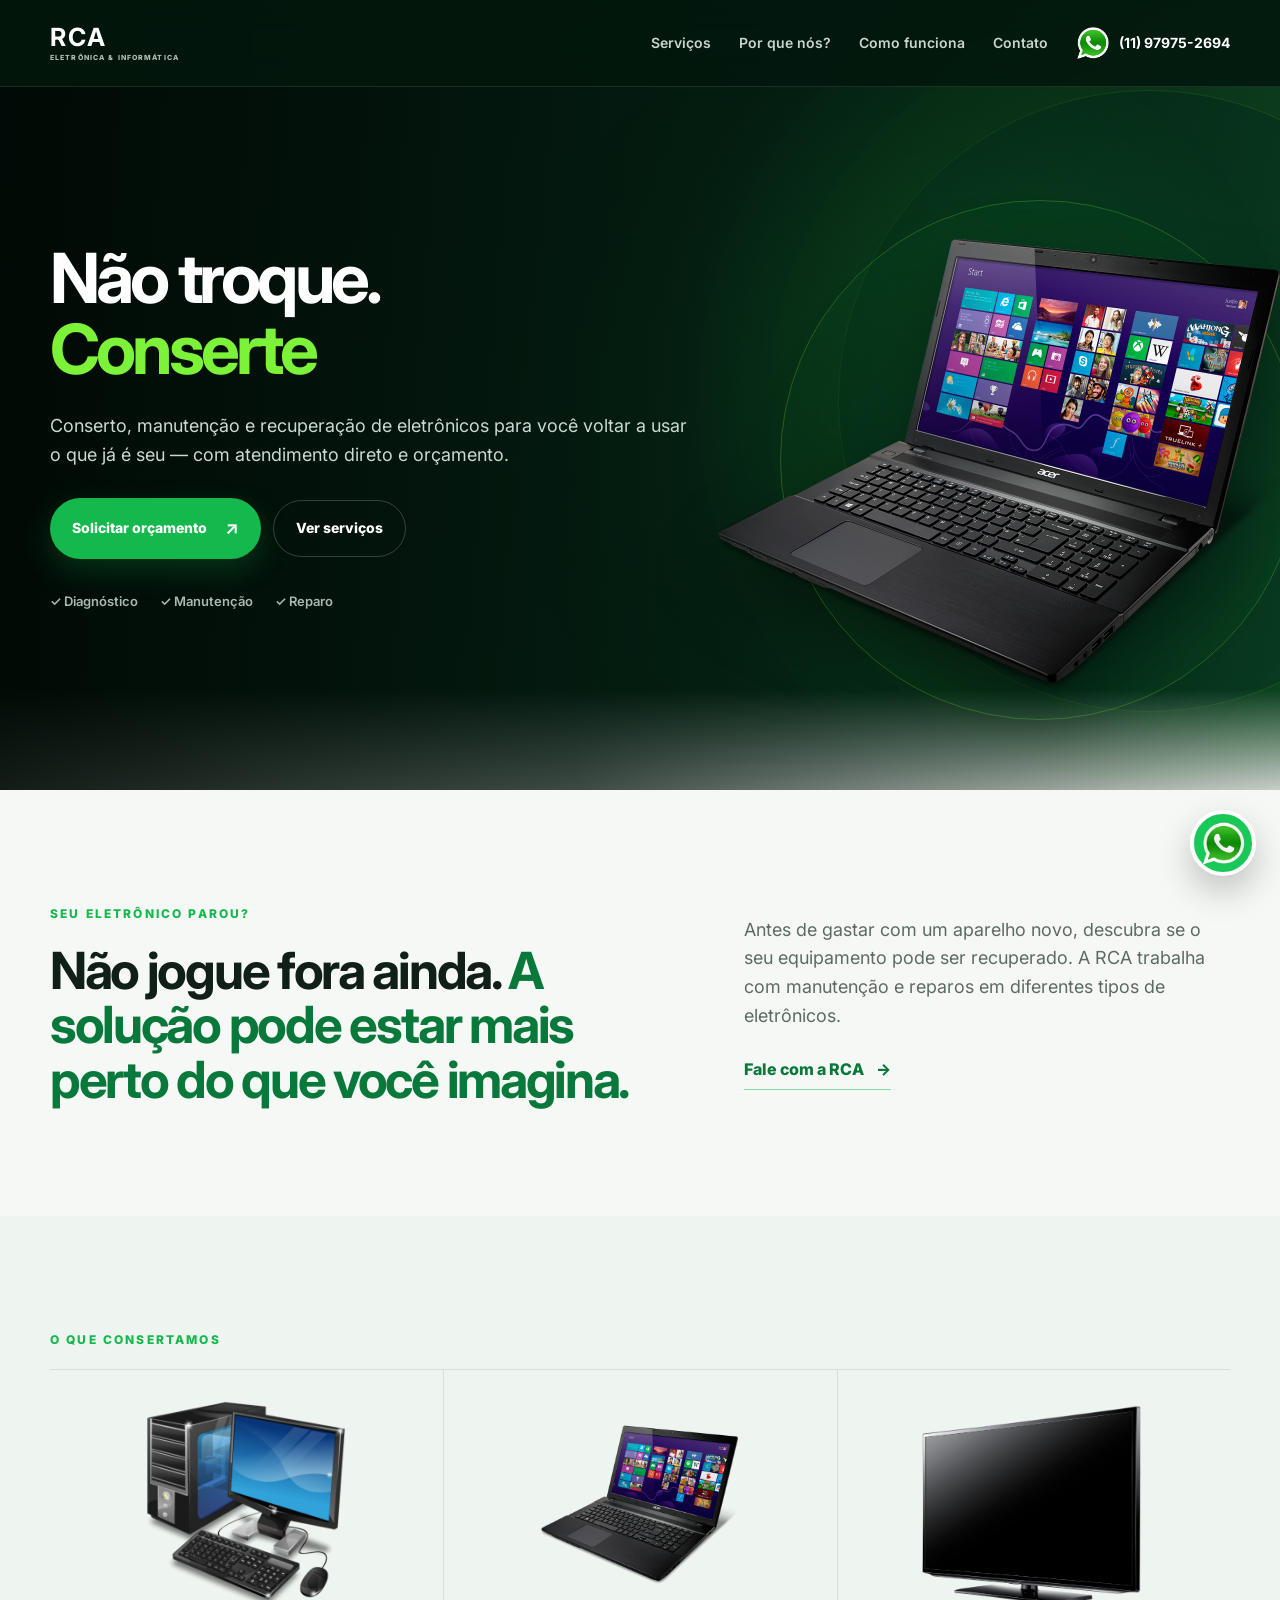
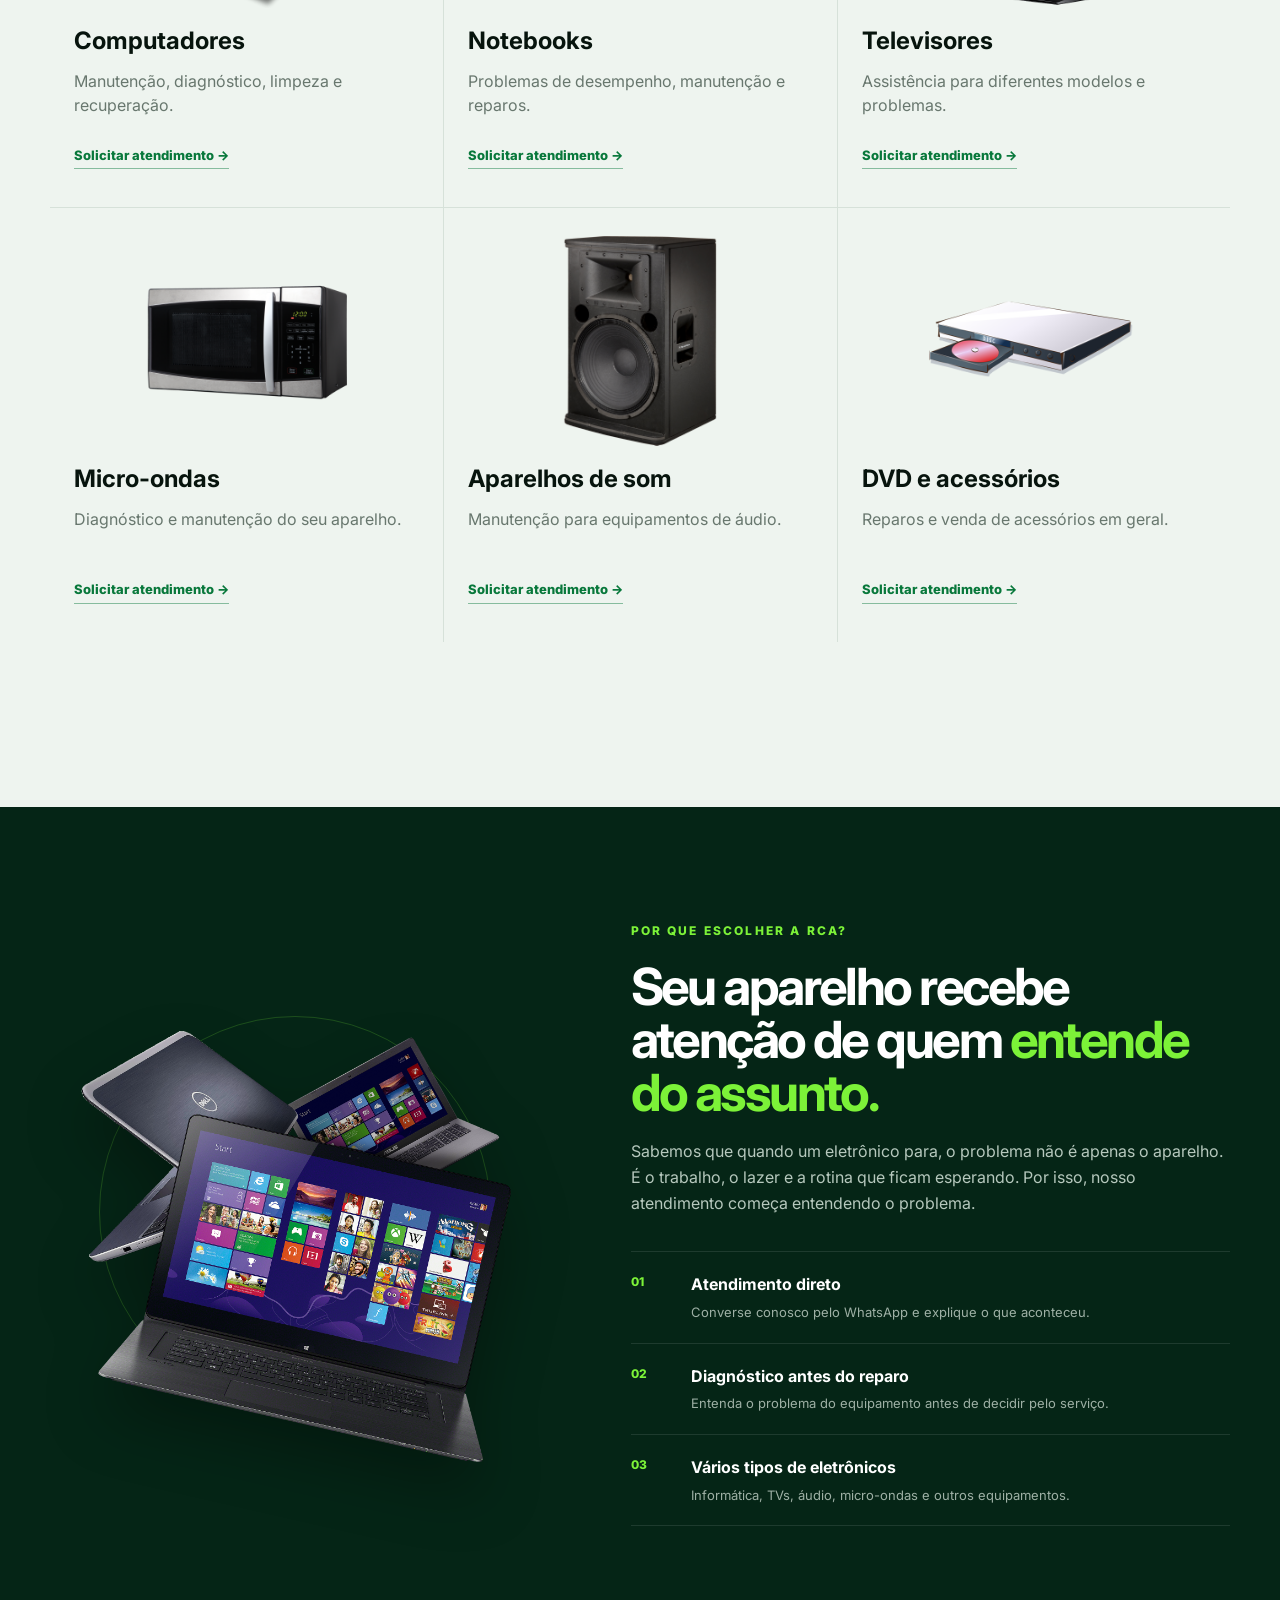
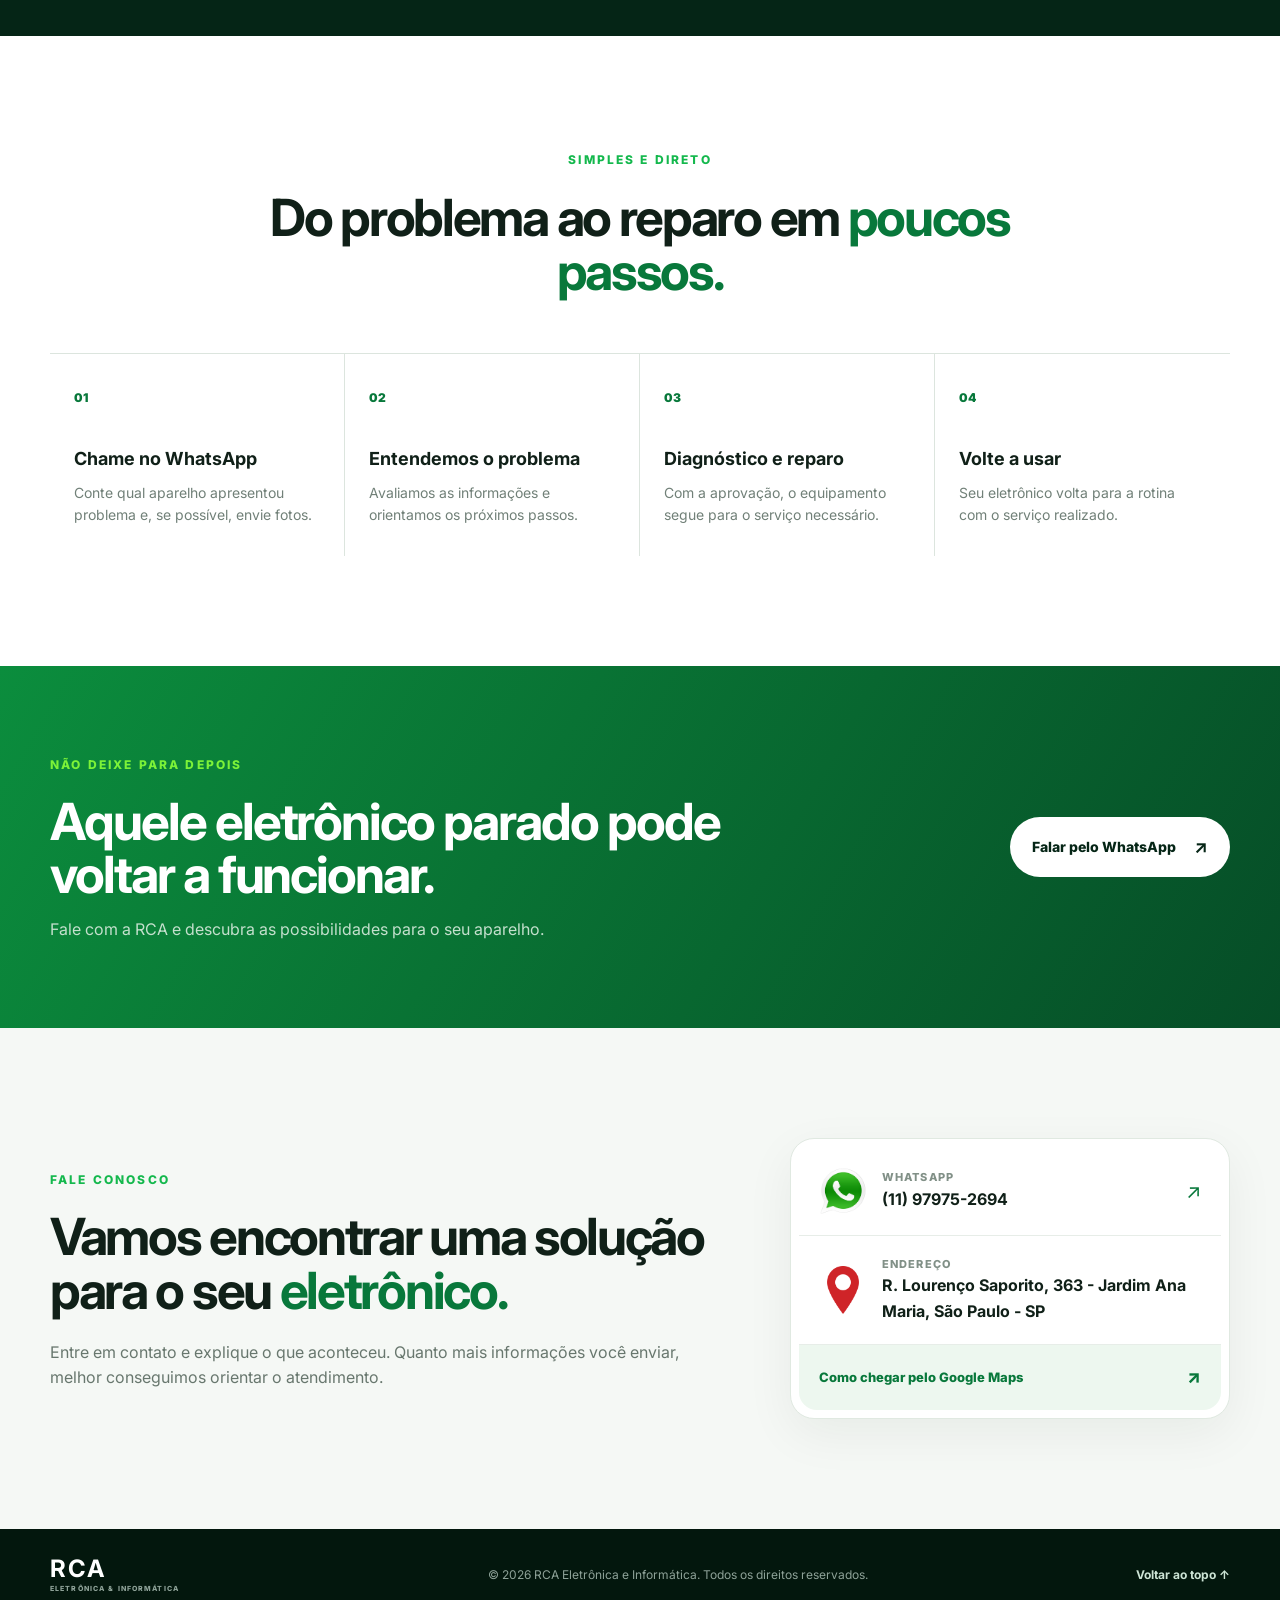
==== index.html @ aa5de5cd "mobile fix" ====
<!DOCTYPE html>
<html lang="pt-BR">
<head>
  <meta charset="UTF-8">
  <meta name="viewport" content="width=device-width, initial-scale=1.0">
  <meta name="description" content="RCA Eletrônica e Informática — assistência técnica para TVs, computadores, notebooks, DVDs, micro-ondas, aparelhos de som e acessórios.">
  <title>RCA | Eletrônica e Informática</title>
  <link rel="preconnect" href="https://fonts.googleapis.com">
  <link rel="preconnect" href="https://fonts.gstatic.com" crossorigin>
  <link href="https://fonts.googleapis.com/css2?family=Inter:wght@400;500;600;700;800&display=swap" rel="stylesheet">
  <link rel="stylesheet" href="style.css">
</head>
<body>

  <header class="header" id="inicio">
    <div class="container nav">
      <a class="brand" href="#inicio" aria-label="RCA Eletrônica e Informática">
        <span class="brand-wordmark"><strong>RCA</strong><small>ELETRÔNICA & INFORMÁTICA</small></span>
      </a>

      <nav class="desktop-nav" aria-label="Navegação principal">
        <a href="#servicos">Serviços</a>
        <a href="#por-que-nos">Por que nós?</a>
        <a href="#processo">Como funciona</a>
        <a href="#contato">Contato</a>
      </nav>

      <a class="whatsapp-link" href="https://wa.me/5511979752694?text=Olá!%20Gostaria%20de%20solicitar%20um%20orçamento." target="_blank" rel="noopener noreferrer">
        <img src="assets/whatsapp.png" alt="WhatsApp">
        <span>(11) 97975-2694</span>
      </a>

      <button class="menu-toggle" aria-label="Abrir menu" aria-expanded="false">☰</button>
    </div>

    <div class="mobile-menu">
      <a href="#servicos">Serviços</a>
      <a href="#por-que-nos">Por que nós?</a>
      <a href="#processo">Como funciona</a>
      <a href="#contato">Contato</a>
    </div>
  </header>

  <main>
    <section class="hero">
      <div class="hero-glow"></div>
      <div class="container hero-content">
        <div class="hero-copy">
          <h1>Não troque. <br><span>Conserte</span></h1>
          <p>Conserto, manutenção e recuperação de eletrônicos para você voltar a usar o que já é seu — com atendimento direto e orçamento.</p>
          <div class="hero-actions">
            <a class="btn btn-primary" href="https://wa.me/5511979752694?text=Olá!%20Quero%20um%20orçamento." target="_blank" rel="noopener noreferrer">
              Solicitar orçamento <strong>↗</strong>
            </a>
            <a class="btn btn-ghost" href="#servicos">Ver serviços</a>
          </div>
          <div class="trust-line">
            <span>✓ Diagnóstico</span>
            <span>✓ Manutenção</span>
            <span>✓ Reparo</span>
          </div>
        </div>

        <div class="hero-device" aria-hidden="true">
          <div class="device-ring"></div>
          <img src="assets/notebook.png" alt="">
        </div>
      </div>
      <div class="hero-bottom-fade"></div>
    </section>

    <section class="problem section">
      <div class="container problem-grid">
        <div>
          <span class="section-tag">SEU ELETRÔNICO PAROU?</span>
          <h2>Não jogue fora ainda. <span>A solução pode estar mais perto do que você imagina.</span></h2>
        </div>
        <div class="problem-text">
          <p>Antes de gastar com um aparelho novo, descubra se o seu equipamento pode ser recuperado. A RCA trabalha com manutenção e reparos em diferentes tipos de eletrônicos.</p>
          <a class="text-link" href="#contato">Fale com a RCA <span>→</span></a>
        </div>
      </div>
    </section>

    <section class="services section" id="servicos">
      <div class="container">
        <div class="section-heading">
          <div>
            <span class="section-tag">O QUE CONSERTAMOS</span>
            
            
        <div class="services-grid">
          <article class="service-card ">
            <div class="card-top"><span></span><span></span></div>
            <img src="assets/computador.png" alt="Computador">
            <h3>Computadores</h3>
            <p>Manutenção, diagnóstico, limpeza e recuperação.</p>
            <a href="https://wa.me/5511979752694?text=Olá!%20Tenho%20um%20computador%20para%20conserto." target="_blank" rel="noopener noreferrer">Solicitar atendimento →</a>
          </article>

          <article class="service-card ">
            <div class="card-top"><span></span><span></span></div>
            <img src="assets/notebook.png" alt="Notebook">
            <h3>Notebooks</h3>
            <p>Problemas de desempenho, manutenção e reparos.</p>
            <a href="https://wa.me/5511979752694?text=Olá!%20Tenho%20um%20notebook%20para%20conserto." target="_blank" rel="noopener noreferrer">Solicitar atendimento →</a>
          </article>

          <article class="service-card ">
            <div class="card-top"><span></span><span></span></div>
            <img src="assets/tv.png" alt="Televisão">
            <h3>Televisores</h3>
            <p>Assistência para diferentes modelos e problemas.</p>
            <a href="https://wa.me/5511979752694?text=Olá!%20Tenho%20uma%20TV%20para%20conserto." target="_blank" rel="noopener noreferrer">Solicitar atendimento →</a>
          </article>

          <article class="service-card ">
            <div class="card-top"><span></span><span></span></div>
            <img src="assets/microondas.png" alt="Micro-ondas">
            <h3>Micro-ondas</h3>
            <p>Diagnóstico e manutenção do seu aparelho.</p>
            <a href="https://wa.me/5511979752694?text=Olá!%20Tenho%20um%20micro-ondas%20para%20conserto." target="_blank" rel="noopener noreferrer">Solicitar atendimento →</a>
          </article>

          <article class="service-card ">
            <div class="card-top"><span></span><span></span></div>
            <img src="assets/som.png" alt="Aparelho de som">
            <h3>Aparelhos de som</h3>
            <p>Manutenção para equipamentos de áudio.</p>
            <a href="https://wa.me/5511979752694?text=Olá!%20Tenho%20um%20aparelho%20de%20som%20para%20conserto." target="_blank" rel="noopener noreferrer">Solicitar atendimento →</a>
          </article>

          <article class="service-card ">
            <div class="card-top"><span></span><span></span></div>
            <img src="assets/dvd.png" alt="DVD player">
            <h3>DVD e acessórios</h3>
            <p>Reparos e venda de acessórios em geral.</p>
            <a href="https://wa.me/5511979752694?text=Olá!%20Gostaria%20de%20informações%20sobre%20DVD%20e%20acessórios." target="_blank" rel="noopener noreferrer">Solicitar atendimento →</a>
          </article>
        </div>
      </div>
    </section>

    <section class="why section" id="por-que-nos">
      <div class="container why-grid">
        <div class="why-visual">
          <div class="visual-card">
            <img src="assets/notebooks.png" alt="Notebooks">
          </div>
        </div>

        <div class="why-copy">
          <span class="section-tag light">POR QUE ESCOLHER A RCA?</span>
          <h2>Seu aparelho recebe atenção de quem <span>entende do assunto.</span></h2>
          <p>Sabemos que quando um eletrônico para, o problema não é apenas o aparelho. É o trabalho, o lazer e a rotina que ficam esperando. Por isso, nosso atendimento começa entendendo o problema.</p>

          <div class="benefits">
            <div><span>01</span><div><h3>Atendimento direto</h3><p>Converse conosco pelo WhatsApp e explique o que aconteceu.</p></div></div>
            <div><span>02</span><div><h3>Diagnóstico antes do reparo</h3><p>Entenda o problema do equipamento antes de decidir pelo serviço.</p></div></div>
            <div><span>03</span><div><h3>Vários tipos de eletrônicos</h3><p>Informática, TVs, áudio, micro-ondas e outros equipamentos.</p></div></div>
          </div>
        </div>
      </div>
    </section>

    <section class="process section" id="processo">
      <div class="container">
        <div class="section-heading centered">
          <span class="section-tag">SIMPLES E DIRETO</span>
          <h2>Do problema ao reparo em <span>poucos passos.</span></h2>
        </div>

        <div class="steps">
          <div class="step"><span>01</span><h3>Chame no WhatsApp</h3><p>Conte qual aparelho apresentou problema e, se possível, envie fotos.</p></div>
          <div class="step"><span>02</span><h3>Entendemos o problema</h3><p>Avaliamos as informações e orientamos os próximos passos.</p></div>
          <div class="step"><span>03</span><h3>Diagnóstico e reparo</h3><p>Com a aprovação, o equipamento segue para o serviço necessário.</p></div>
          <div class="step"><span>04</span><h3>Volte a usar</h3><p>Seu eletrônico volta para a rotina com o serviço realizado.</p></div>
        </div>
      </div>
    </section>

    <section class="cta-section">
      <div class="container cta-inner">
        <div>
          <span class="section-tag light">NÃO DEIXE PARA DEPOIS</span>
          <h2>Aquele eletrônico parado pode voltar a funcionar.</h2>
          <p>Fale com a RCA e descubra as possibilidades para o seu aparelho.</p>
        </div>
        <a class="btn btn-white" href="https://wa.me/5511979752694?text=Olá!%20Quero%20saber%20se%20meu%20aparelho%20pode%20ser%20consertado." target="_blank" rel="noopener noreferrer">Falar pelo WhatsApp <strong>↗</strong></a>
      </div>
    </section>

    <section class="contact section" id="contato">
      <div class="container contact-grid">
        <div>
          <span class="section-tag">FALE CONOSCO</span>
          <h2>Vamos encontrar uma solução para o seu <span>eletrônico.</span></h2>
          <p>Entre em contato e explique o que aconteceu. Quanto mais informações você enviar, melhor conseguimos orientar o atendimento.</p>
        </div>
        <div class="contact-card">
          <a class="contact-row" href="https://wa.me/5511979752694?text=Olá!%20Gostaria%20de%20solicitar%20um%20orçamento." target="_blank" rel="noopener noreferrer">
            <img src="assets/whatsapp.png" alt="WhatsApp">
            <div><small>WhatsApp</small><strong>(11) 97975-2694</strong></div>
            <span>↗</span>
          </a>
          <div class="contact-row">
            <img src="assets/localizacao.png" alt="Localização">
            <div><small>Endereço</small><strong>R. Lourenço Saporito, 363 - Jardim Ana Maria, São Paulo - SP</strong></div>
          </div>
          <a class="contact-map" href="https://www.google.com/maps/place/Eletr%C3%B4nica+RCA+-+Inform%C3%A1tica+e+Eletr%C3%B4nica/@-23.6266364,-46.7618874,21z/data=!4m15!1m8!3m7!1s0x94ce54095cb8b8b3:0x351ebf9eff9c6df4!2sR.+Louren%C3%A7o+Saporito,+363+-+Campo+Limpo,+S%C3%A3o+Paulo+-+SP,+05757-200!3b1!8m2!3d-23.6265416!4d-46.761753!16s%2Fg%2F11y1grw96m!3m5!1s0x94ce54095d26c5eb:0x653c80722c909a83!8m2!3d-23.6266367!4d-46.7618085!16s%2Fg%2F11y3681jcs?entry=ttu&g_ep=EgoyMDI2MDkyMi4wIKXMDSoASAFQAw%3D%3D"
           target="_blank" rel="noopener noreferrer">Como chegar pelo Google Maps <span>↗</span></a>
        </div>
      </div>
    </section>
  </main>

  <footer>
    <div class="container footer-inner">
      <div class="footer-logo"><strong>RCA</strong><small>ELETRÔNICA & INFORMÁTICA</small></div>
      <p>© <span id="year"></span> RCA Eletrônica e Informática. Todos os direitos reservados.</p>
      <a href="#inicio">Voltar ao topo ↑</a>
    </div>
  </footer>

  <a class="floating-whatsapp" href="https://wa.me/5511979752694?text=Olá!%20Gostaria%20de%20falar%20com%20a%20RCA." target="_blank" rel="noopener noreferrer" aria-label="Falar com a RCA pelo WhatsApp">
    <img src="assets/whatsapp.png" alt="WhatsApp">
  </a>

  <script src="script.js"></script>
</body>
</html>
---- style.css ----
:root{
  --green-950:#03170d;
  --green-900:#052516;
  --green-850:#07351f;
  --green-800:#07572c;
  --green-700:#08783b;
  --green-600:#0b963f;
  --green:#14b84d;
  --lime:#7cf238;
  --white:#f8fbf8;
  --muted:#9eada4;
  --dark:#07100b;
  --border:rgba(255,255,255,.10);
  --shadow:0 24px 70px rgba(0,0,0,.24);
}
*{box-sizing:border-box;margin:0;padding:0}
html{scroll-behavior:smooth}
body{font-family:Inter,Arial,sans-serif;background:#f5f8f5;color:#102018;line-height:1.6}
a{text-decoration:none;color:inherit}
img{max-width:100%;display:block}
.container{width:min(1180px,calc(100% - 40px));margin:auto}
.header{position:fixed;top:0;left:0;right:0;z-index:50;background:rgba(3,23,13,.88);backdrop-filter:blur(16px);border-bottom:1px solid var(--border)}
.nav{height:86px;display:flex;align-items:center;gap:28px}
.brand{width:225px;display:flex;align-items:center;gap:10px;color:#fff}.brand-icon{width:38px;height:38px;border:2px solid var(--lime);border-radius:11px;display:grid;place-items:center;font-size:21px;font-weight:900;color:var(--lime);box-shadow:0 0 22px rgba(124,242,56,.16)}.brand-wordmark{display:flex;flex-direction:column;line-height:1}.brand-wordmark strong{font-size:25px;letter-spacing:.08em}.brand-wordmark small{font-size:7px;letter-spacing:.16em;color:#a9c1b1;margin-top:4px;font-weight:800}
.desktop-nav{display:flex;align-items:center;gap:28px;margin-left:auto}
.desktop-nav a{color:#eaf4ed;font-size:14px;font-weight:600;opacity:.86;transition:.2s}
.desktop-nav a:hover{color:var(--lime);opacity:1}
.whatsapp-link{display:flex;align-items:center;gap:9px;color:#fff;font-weight:700;font-size:14px;white-space:nowrap}
.whatsapp-link img{width:34px;height:34px;object-fit:contain}
.menu-toggle{display:none;background:none;border:0;color:#fff;font-size:28px;cursor:pointer}
.mobile-menu{display:none}

.hero{position:relative;min-height:790px;overflow:hidden;background:
 radial-gradient(circle at 75% 40%,rgba(21,184,77,.24),transparent 28%),
 linear-gradient(115deg,#03170d 5%,#062c19 52%,#0a4726 100%)}
.hero:before{content:"";position:absolute;inset:0;background:linear-gradient(90deg,rgba(1,9,5,.92) 0%,rgba(3,20,12,.76) 45%,rgba(2,12,8,.18) 100%);z-index:1}
.hero:after{content:"";position:absolute;width:620px;height:620px;border:1px solid rgba(124,242,56,.18);border-radius:50%;right:-180px;top:90px;box-shadow:0 0 0 70px rgba(124,242,56,.025),0 0 0 140px rgba(124,242,56,.02)}
.hero-glow{position:absolute;width:450px;height:450px;border-radius:50%;background:rgba(20,184,77,.16);filter:blur(90px);right:12%;top:24%}
.hero-content{position:relative;z-index:2;min-height:790px;display:flex;align-items:center}
.hero-copy{width:62%;padding-top:65px}
.eyebrow,.section-tag{font-size:12px;letter-spacing:.18em;font-weight:800;color:var(--green);display:inline-block;margin-bottom:20px}
.hero h1{font-size:clamp(42px,5.4vw,78px);line-height:1.02;letter-spacing:-.055em;color:#fff;max-width:850px}
.hero h1 span{color:var(--lime)}
.hero p{font-size:18px;color:#cbd9d0;max-width:650px;margin:28px 0}
.hero-actions{display:flex;gap:12px;align-items:center}
.btn{display:inline-flex;align-items:center;justify-content:center;gap:18px;border-radius:999px;padding:16px 22px;font-weight:800;font-size:14px;transition:.25s;cursor:pointer}
.btn strong{font-size:18px}
.btn-primary{background:var(--green);color:#fff;box-shadow:0 12px 30px rgba(20,184,77,.22)}
.btn-primary:hover{background:#19d15a;transform:translateY(-2px)}
.btn-ghost{color:#fff;border:1px solid rgba(255,255,255,.2)}
.btn-ghost:hover{border-color:var(--lime);color:var(--lime)}
.trust-line{display:flex;gap:22px;margin-top:32px;color:#a9b9af;font-size:13px;font-weight:600}
.hero-device{position:absolute;right:-70px;bottom:30px;width:600px;z-index:2;filter:drop-shadow(0 35px 35px rgba(0,0,0,.42));animation:float 5s ease-in-out infinite}
.hero-device img{position:relative;z-index:2}
.device-ring{position:absolute;width:520px;height:520px;border-radius:50%;right:0;top:40px;border:1px solid rgba(124,242,56,.25);box-shadow:inset 0 0 100px rgba(20,184,77,.07)}
.hero-bottom-fade{position:absolute;bottom:0;left:0;right:0;height:100px;background:linear-gradient(transparent,#f5f8f5)}

.section{padding:110px 0}
.problem{background:#f5f8f5}
.problem-grid{display:grid;grid-template-columns:1.1fr .9fr;gap:100px;align-items:center}
.problem h2,.section-heading h2,.contact h2{font-size:clamp(36px,4vw,58px);line-height:1.06;letter-spacing:-.045em}
.problem h2 span,.section-heading h2 span,.contact h2 span{color:var(--green-700)}
.problem-text p{font-size:18px;color:#5d6b63;margin-bottom:26px}
.text-link{font-weight:800;color:var(--green-700);display:inline-flex;gap:12px;border-bottom:1px solid #8bd7a6;padding-bottom:7px}

.section-heading{display:flex;justify-content:space-between;gap:50px;align-items:end;margin-bottom:55px}
.section-heading>p{max-width:400px;color:#68776e}
.services{background:#eef4ef}
 .services-grid{
  display:grid;
  grid-template-columns:repeat(3,1fr);
  gap:0;
  position:relative;
  border-top:1px solid #d6e1d9;
}

/* Serviços sem caixas: as divisórias seguem a estrutura da grade,
   como uma linha editorial discreta, sem atravessar os aparelhos. */
.service-card{
  background:transparent;
  border:0;
  border-radius:0;
  padding:28px 24px 42px;
  min-height:0;
  display:flex;
  flex-direction:column;
  align-items:flex-start;
  position:relative;
  overflow:visible;
}

/* Separação vertical natural entre as três colunas. */
.service-card:nth-child(3n+2),
.service-card:nth-child(3n+3){
  border-left:1px solid #d6e1d9;
}

/* Separação horizontal natural entre as duas fileiras. */
.service-card:nth-child(n+4){
  border-top:1px solid #d6e1d9;
}

.service-card.featured{background:var(--green-900);color:#fff}
.card-top{display:none}
.featured .card-top{color:#91c8a6}
.service-card img{
  height:210px;
  width:100%;
  object-fit:contain;
  margin:0 0 14px;
  align-self:center;
}
.service-card h3{display:block;align-self:flex-start;margin:0 0 8px;font-size:24px;color:#07140d}
.service-card p{display:block;align-self:flex-start;margin:0 0 28px;color:#68776e;line-height:1.5;min-height:44px}
.featured p{color:#b4c8bb}

/* O botão reage apenas visualmente: não muda de posição nem de tamanho. */
.service-card a{
  margin-top:auto;
  align-self:flex-start;
  font-size:13px;
  font-weight:800;
  color:var(--green-700);
  text-decoration:none;
  display:inline-flex;
  align-items:center;
  gap:6px;
  position:relative;
  padding:0;
  transition:color .2s ease;
}
.service-card a:hover{color:#064d27}
.service-card a::after{
  content:"";
  position:absolute;
  left:0;
  right:0;
  bottom:-4px;
  height:1px;
  background:currentColor;
  opacity:.45;
  transition:opacity .2s ease;
}
.service-card a:hover::after{opacity:1}
.featured a{color:var(--lime)}

.why{background:var(--green-900);color:#fff;overflow:hidden}
.why-grid{display:grid;grid-template-columns:.9fr 1.1fr;gap:90px;align-items:center}
.why-visual{position:relative}
.visual-card{height:530px;background:transparent;border:0;border-radius:0;position:relative;overflow:visible;display:flex;align-items:end;justify-content:center}
.visual-card:before{content:"";position:absolute;width:390px;height:390px;border-radius:50%;border:1px solid rgba(124,242,56,.2);top:60px}
.visual-card img{width:90%;height:90%;object-fit:contain;position:relative;z-index:2;filter:drop-shadow(0 30px 30px rgba(0,0,0,.3));animation:float 5s ease-in-out infinite}
.visual-badge{position:absolute;left:24px;bottom:24px;z-index:3;background:rgba(255,255,255,.95);color:#092014;border-radius:15px;padding:12px 15px;display:flex;flex-direction:column}
.visual-badge strong{font-size:14px;color:var(--green-700)}
.visual-badge span{font-size:10px;color:#65736a}
.light{color:var(--lime)}
.why-copy h2{font-size:clamp(38px,4vw,59px);line-height:1.04;letter-spacing:-.05em;margin-bottom:20px}
.why-copy h2 span{color:var(--lime)}
.why-copy>p{color:#b6c8bd;max-width:650px}
.benefits{margin-top:35px;border-top:1px solid var(--border)}
.benefits>div{display:grid;grid-template-columns:45px 1fr;gap:15px;padding:20px 0;border-bottom:1px solid var(--border)}
.benefits>div>span{color:var(--lime);font-weight:800;font-size:12px}
.benefits h3{font-size:16px}
.benefits p{color:#9eb0a5;font-size:13px;margin-top:4px}

.process{background:#fff}
.centered{text-align:center;display:block}
.centered h2{margin:auto;max-width:760px}
.steps{display:grid;grid-template-columns:repeat(4,1fr);border-top:1px solid #dce5de}
.step{padding:30px 24px;border-right:1px solid #dce5de}
.step:last-child{border-right:0}
.step>span{font-size:12px;color:var(--green-700);font-weight:900}
.step h3{margin:35px 0 8px;font-size:18px}
.step p{color:#718078;font-size:14px}

.cta-section{background:linear-gradient(120deg,#0b8d3d,#064d27);color:#fff;padding:85px 0}
.cta-inner{display:flex;align-items:center;justify-content:space-between;gap:40px}
.cta-inner h2{font-size:clamp(35px,4vw,55px);line-height:1.05;letter-spacing:-.04em;max-width:720px;margin-bottom:15px}
.cta-inner p{color:#c4e0cd}
.btn-white{background:#fff;color:var(--green-900)}
.btn-white:hover{transform:translateY(-2px);box-shadow:0 15px 35px rgba(0,0,0,.2)}

.contact{background:#f5f8f5}
.contact-grid{display:grid;grid-template-columns:1.2fr .8fr;gap:80px;align-items:center}
.contact p{max-width:650px;color:#68776e;margin-top:22px}
.contact-card{background:#fff;border:1px solid #e0e9e1;border-radius:24px;padding:8px;box-shadow:0 15px 50px rgba(10,40,20,.06)}
.contact-row{display:flex;align-items:center;gap:15px;padding:20px;border-bottom:1px solid #e7ede8}
.contact-row:last-child{border-bottom:0}
.contact-row img{width:48px;height:48px;object-fit:contain}
.contact-row>div{display:flex;flex-direction:column;flex:1}
.contact-row small{font-size:11px;text-transform:uppercase;letter-spacing:.1em;color:#819087;font-weight:800}
.contact-row strong{font-size:16px}
.contact-row>span{font-size:20px;color:var(--green-700)}
.contact-map{display:flex;justify-content:space-between;align-items:center;padding:18px 20px;background:#edf7ef;color:var(--green-700);font-size:13px;font-weight:800;border-radius:0 0 18px 18px}.contact-map span{font-size:18px}

footer{background:#03170d;color:#8ea298;padding:28px 0}
.footer-inner{display:flex;align-items:center;justify-content:space-between;gap:25px;font-size:12px}
.footer-logo{width:170px;display:flex;flex-direction:column;line-height:1;color:#fff}.footer-logo strong{font-size:24px;letter-spacing:.08em}.footer-logo small{font-size:7px;letter-spacing:.16em;color:#8ea298;margin-top:4px;font-weight:800}
.footer-inner a{color:#cde4d5;font-weight:700}

.floating-whatsapp{position:fixed;right:24px;bottom:24px;width:66px;height:66px;border-radius:50%;background:#19c957;z-index:45;display:grid;place-items:center;box-shadow:0 15px 35px rgba(0,0,0,.22);border:4px solid #fff;transition:.25s}
.floating-whatsapp:hover{transform:scale(1.08)}
.floating-whatsapp img{width:45px;height:45px;object-fit:contain}

@keyframes float{0%,100%{transform:translateY(0) rotate(0)}50%{transform:translateY(-12px) rotate(-1deg)}}

@media(max-width:950px){
  .desktop-nav,.whatsapp-link{display:none}
  .menu-toggle{display:block;margin-left:auto}
  .mobile-menu{padding:15px 20px 22px;flex-direction:column;gap:16px;background:var(--green-950)}
  .mobile-menu.open{display:flex}
  .mobile-menu a{color:#fff;font-weight:600}
  .hero{min-height:860px}
  .hero-content{min-height:860px}
  .hero-copy{width:100%;padding-top:90px}
  .hero-device{opacity:.24;right:-120px;bottom:25px;width:470px}
  .problem-grid,.why-grid,.contact-grid{grid-template-columns:1fr;gap:50px}
  .services-grid{grid-template-columns:repeat(2,1fr);padding:0}
  .service-card{padding-left:24px;padding-right:24px}
  .service-card:nth-child(3n+2),
  .service-card:nth-child(3n+3){border-left:0}
  .service-card:nth-child(even){border-left:1px solid #d6e1d9}
  .service-card:nth-child(n+3){border-top:1px solid #d6e1d9}
  .steps{grid-template-columns:repeat(2,1fr)}
  .step:nth-child(2){border-right:0}
  .step:nth-child(-n+2){border-bottom:1px solid #dce5de}
  .cta-inner{flex-direction:column;align-items:flex-start}
}
@media(max-width:620px){
  .container{width:min(100% - 28px,1180px)}
  .nav{height:74px}
  .brand{width:145px}
  .hero{min-height:780px}
  .hero-content{min-height:780px}
  .hero h1{font-size:43px}
  .hero p{font-size:16px}
  .hero-actions{flex-direction:column;align-items:stretch}
  .btn{width:100%}
  .trust-line{gap:10px;flex-wrap:wrap}
  .section{padding:78px 0}
  .section-heading{display:block}
  .section-heading>p{margin-top:20px}
  .hero-device{opacity:.20;right:-90px;bottom:30px;width:380px}
  .services-grid{grid-template-columns:repeat(2,minmax(0,1fr));padding:0}
  .service-card{padding:22px 14px 30px;min-width:0}
  .service-card:nth-child(3n+2),
  .service-card:nth-child(3n+3){border-left:0}
  .service-card:nth-child(even){border-left:1px solid #d6e1d9}
  .service-card:nth-child(n+3){border-top:1px solid #d6e1d9}
  .service-card img{height:135px;margin-bottom:12px}
  .service-card h3{font-size:19px;line-height:1.15;margin-bottom:7px}
  .service-card p{font-size:13px;line-height:1.45;margin-bottom:20px;min-height:56px}
  .service-card a{font-size:11px;gap:4px}
  .steps{grid-template-columns:1fr}
  .step,.step:nth-child(2){border-right:0;border-bottom:1px solid #dce5de}
  .step:last-child{border-bottom:0}
  .footer-inner{flex-direction:column;text-align:center}
  .floating-whatsapp{width:58px;height:58px;right:16px;bottom:16px}
  .floating-whatsapp img{width:40px;height:40px}
}
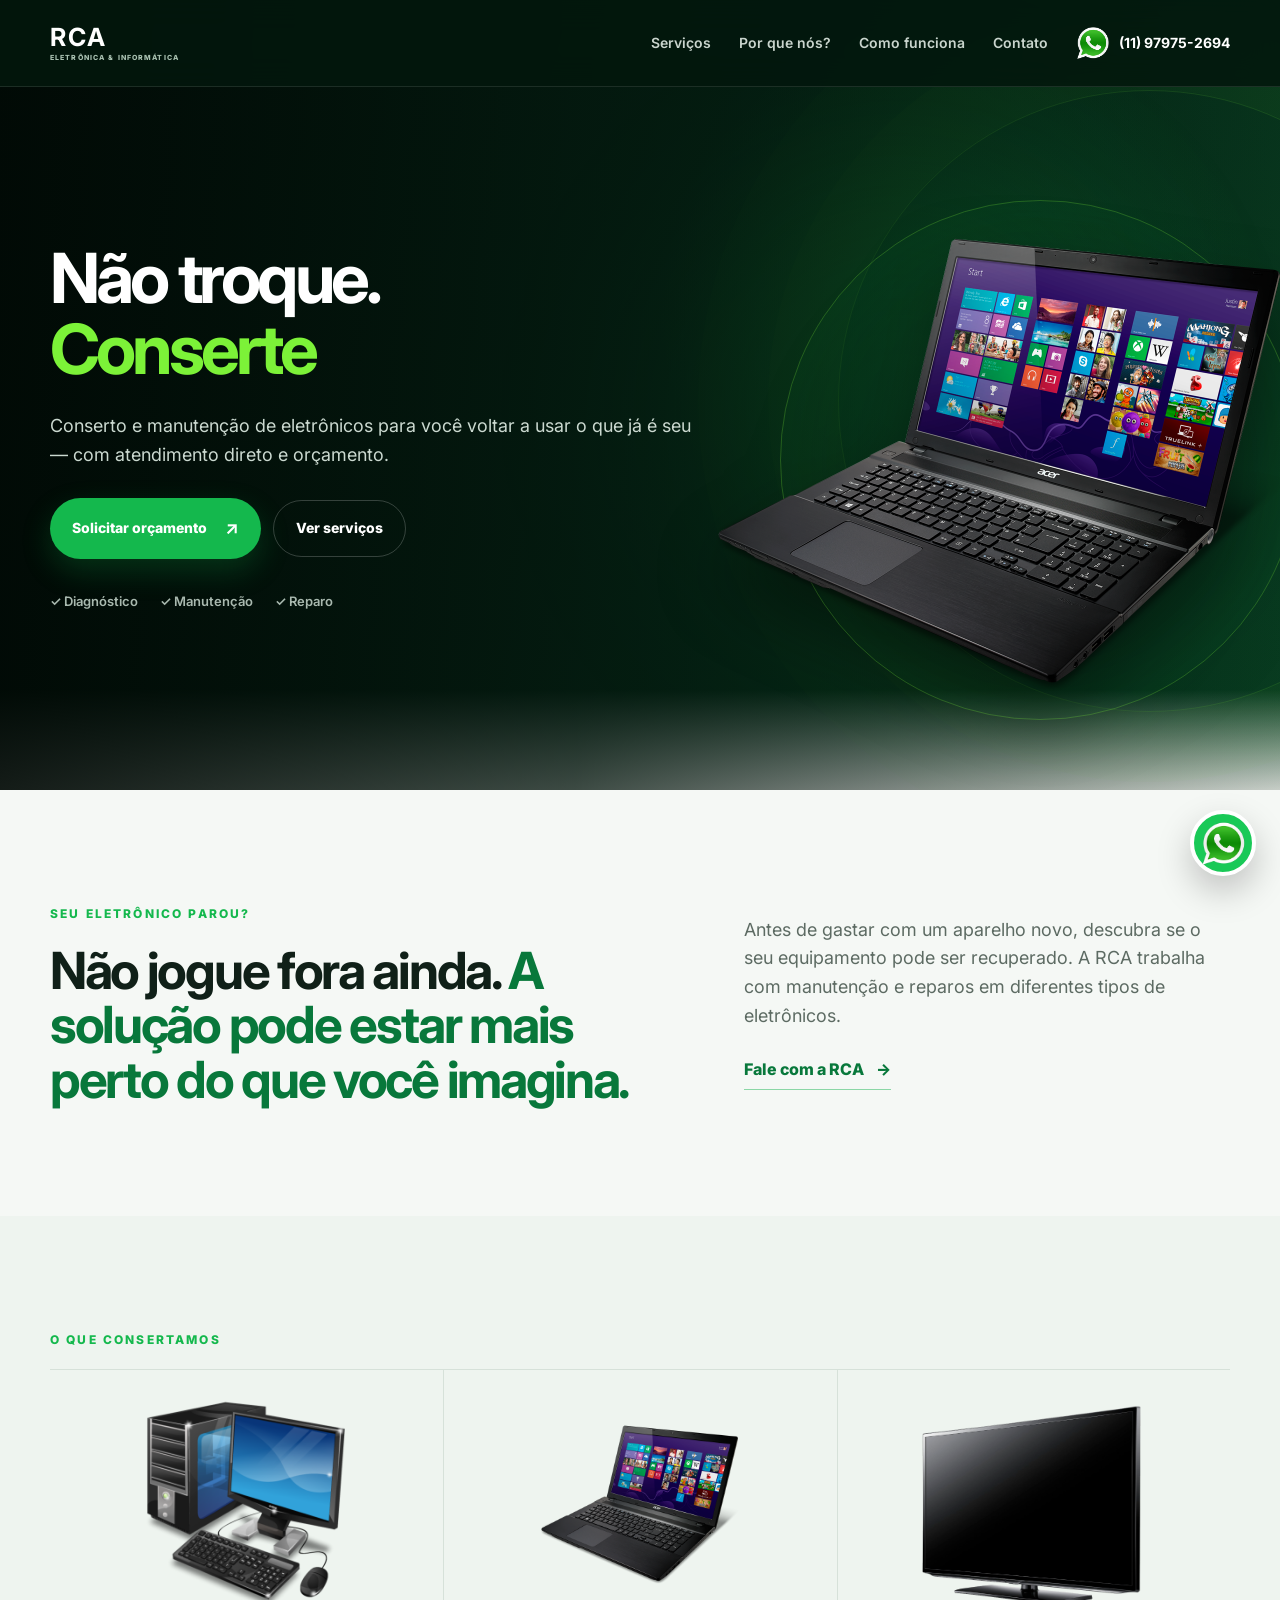
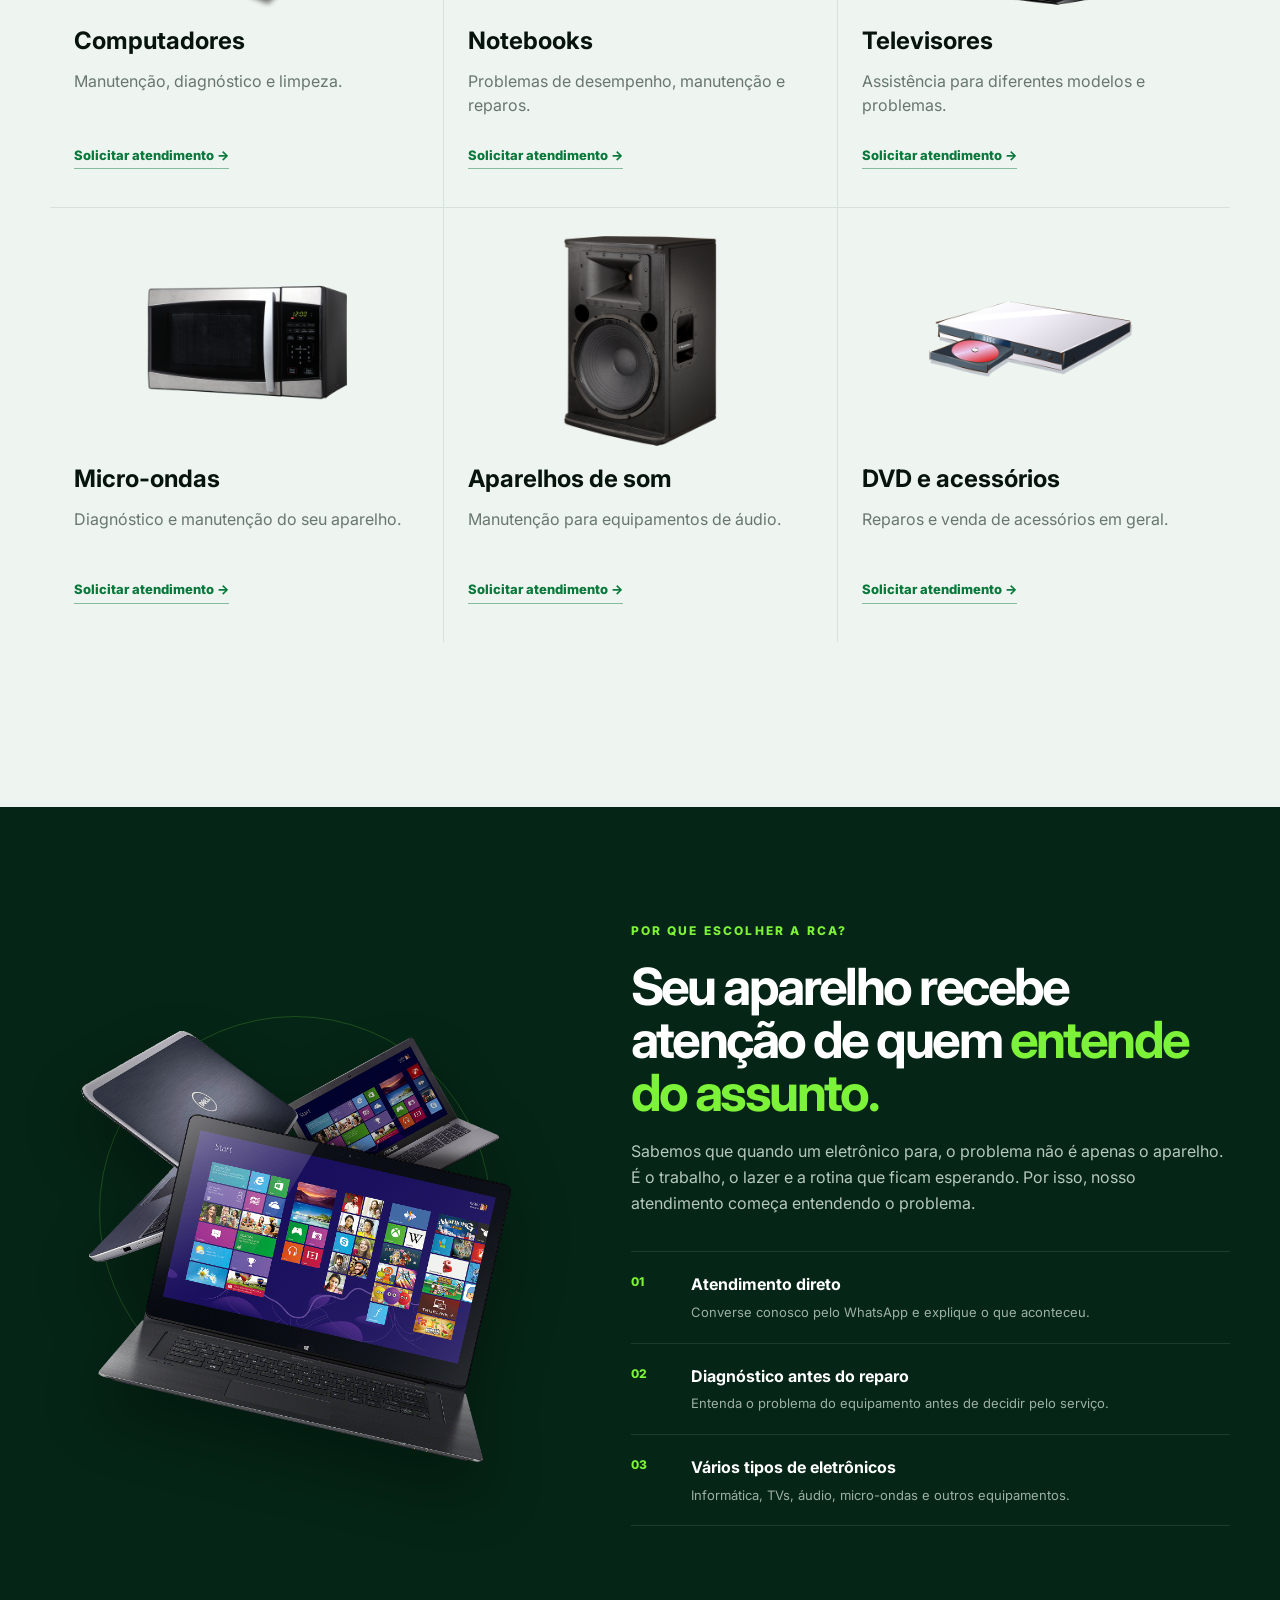
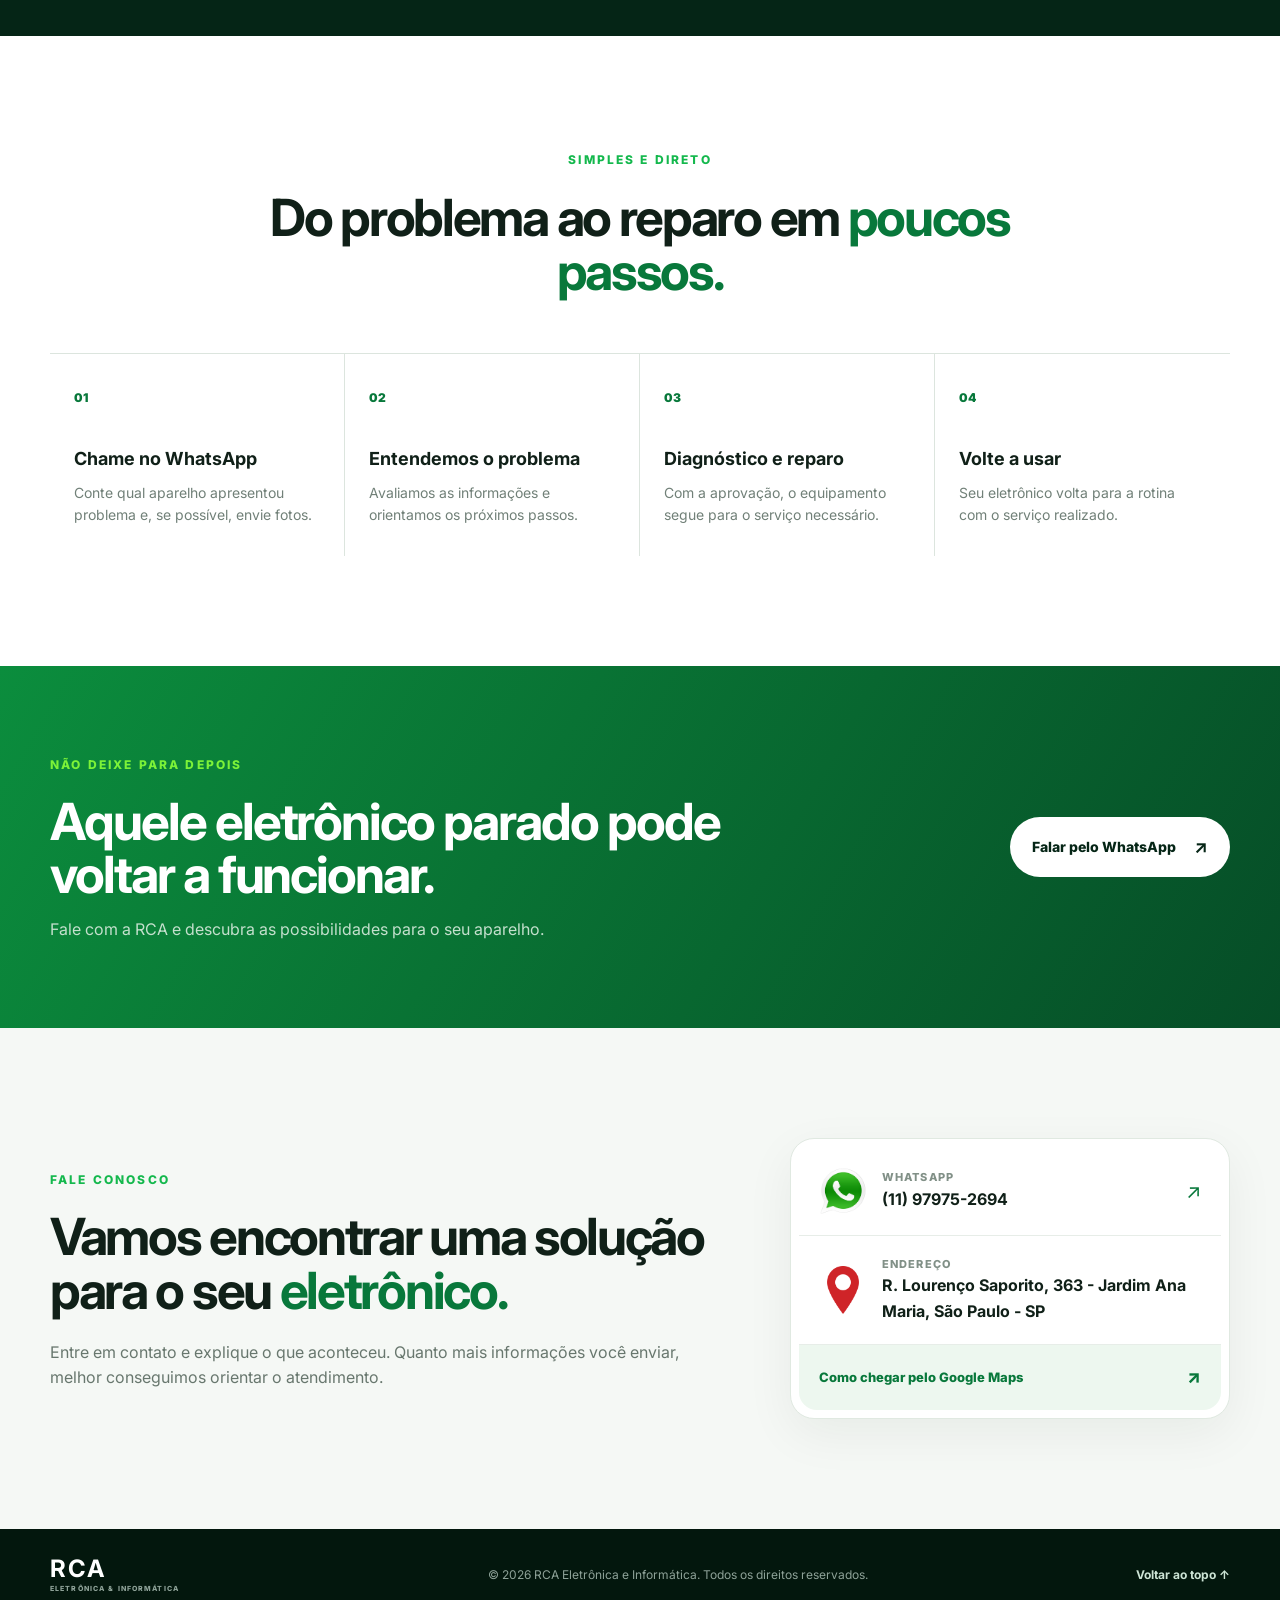
==== commit e49f6f27: "Add files via upload" ====
--- a/index.html
+++ b/index.html
@@ -47,7 +47,7 @@
       <div class="container hero-content">
         <div class="hero-copy">
           <h1>Não troque. <br><span>Conserte</span></h1>
-          <p>Conserto, manutenção e recuperação de eletrônicos para você voltar a usar o que já é seu — com atendimento direto e orçamento.</p>
+          <p>Conserto e manutenção de eletrônicos para você voltar a usar o que já é seu — com atendimento direto e orçamento.</p>
           <div class="hero-actions">
             <a class="btn btn-primary" href="https://wa.me/5511979752694?text=Olá!%20Quero%20um%20orçamento." target="_blank" rel="noopener noreferrer">
               Solicitar orçamento <strong>↗</strong>
@@ -94,7 +94,7 @@
             <div class="card-top"><span></span><span></span></div>
             <img src="assets/computador.png" alt="Computador">
             <h3>Computadores</h3>
-            <p>Manutenção, diagnóstico, limpeza e recuperação.</p>
+            <p>Manutenção, diagnóstico e limpeza.</p>
             <a href="https://wa.me/5511979752694?text=Olá!%20Tenho%20um%20computador%20para%20conserto." target="_blank" rel="noopener noreferrer">Solicitar atendimento →</a>
           </article>
 
--- a/style.css
+++ b/style.css
@@ -226,35 +226,151 @@
   .step:nth-child(-n+2){border-bottom:1px solid #dce5de}
   .cta-inner{flex-direction:column;align-items:flex-start}
 }
-@media(max-width:620px){
+@keyframes floatMobile{
+  0%,100%{transform:translate(-50%,-50%) rotate(0)}
+  50%{transform:translate(-50%,calc(-50% - 10px)) rotate(-1deg)}
+}
+
+@media(max-width:200px){
+  /* =========================================================
+     HERO MOBILE
+     O notebook fica centralizado atrás do conteúdo, mas com
+     uma camada escura entre a imagem e o texto para manter
+     a leitura confortável.
+     ========================================================= */
+  .hero{
+    min-height:790px;
+    isolation:isolate;
+  }
+
+  .hero:before{
+    z-index:2;
+    background:
+      linear-gradient(
+        180deg,
+        rgba(1,9,5,.94) 0%,
+        rgba(1,12,7,.90) 22%,
+        rgba(1,12,7,.82) 43%,
+        rgba(1,12,7,.88) 67%,
+        rgba(1,9,5,.96) 100%
+      );
+  }
+
+  .hero-content{
+    min-height:790px;
+    z-index:3;
+    display:block;
+  }
+
+  .hero-copy{
+    position:relative;
+    z-index:3;
+    width:100%;
+    padding-top:125px;
+  }
+
+  /* Imagem centralizada atrás das letras. */
+  .hero-device{
+    left:50%;
+    right:auto;
+    top:51%;
+    bottom:auto;
+    width:min(108vw,430px);
+    z-index:1;
+    opacity:.17;
+    filter:drop-shadow(0 22px 28px rgba(0,0,0,.38));
+    transform:translate(-50%,-50%);
+    animation:floatMobile 5s ease-in-out infinite;
+    pointer-events:none;
+  }
+
+  .hero-device img{
+    width:100%;
+    opacity:1;
+  }
+
+  /* O círculo decorativo não compete com o notebook/texto no celular. */
+  .hero-device .device-ring{
+    display:none;
+  }
+
+  .hero h1{
+    position:relative;
+    z-index:4;
+    font-size:43px;
+    line-height:1.03;
+    text-shadow:0 3px 18px rgba(0,0,0,.55);
+  }
+
+  .hero p{
+    position:relative;
+    z-index:4;
+    font-size:16px;
+    line-height:1.65;
+    color:#d4dfd8;
+    max-width:100%;
+    margin:28px 0;
+    text-shadow:0 2px 12px rgba(0,0,0,.65);
+  }
+
+  .hero-actions{
+    position:relative;
+    z-index:4;
+    flex-direction:column;
+    align-items:stretch;
+  }
+
+  .btn{width:100%}
+
+  .trust-line{
+    position:relative;
+    z-index:4;
+    gap:10px;
+    flex-wrap:wrap;
+  }
+
   .container{width:min(100% - 28px,1180px)}
   .nav{height:74px}
   .brand{width:145px}
-  .hero{min-height:780px}
-  .hero-content{min-height:780px}
-  .hero h1{font-size:43px}
-  .hero p{font-size:16px}
-  .hero-actions{flex-direction:column;align-items:stretch}
-  .btn{width:100%}
-  .trust-line{gap:10px;flex-wrap:wrap}
+
   .section{padding:78px 0}
   .section-heading{display:block}
   .section-heading>p{margin-top:20px}
-  .hero-device{opacity:.20;right:-90px;bottom:30px;width:380px}
-  .services-grid{grid-template-columns:repeat(2,minmax(0,1fr));padding:0}
-  .service-card{padding:22px 14px 30px;min-width:0}
+
+  .services-grid{
+    grid-template-columns:repeat(2,minmax(0,1fr));
+    padding:0;
+  }
+
+  .service-card{
+    padding:22px 14px 30px;
+    min-width:0;
+  }
+
   .service-card:nth-child(3n+2),
   .service-card:nth-child(3n+3){border-left:0}
   .service-card:nth-child(even){border-left:1px solid #d6e1d9}
   .service-card:nth-child(n+3){border-top:1px solid #d6e1d9}
+
   .service-card img{height:135px;margin-bottom:12px}
   .service-card h3{font-size:19px;line-height:1.15;margin-bottom:7px}
   .service-card p{font-size:13px;line-height:1.45;margin-bottom:20px;min-height:56px}
   .service-card a{font-size:11px;gap:4px}
+
   .steps{grid-template-columns:1fr}
   .step,.step:nth-child(2){border-right:0;border-bottom:1px solid #dce5de}
   .step:last-child{border-bottom:0}
+
   .footer-inner{flex-direction:column;text-align:center}
   .floating-whatsapp{width:58px;height:58px;right:16px;bottom:16px}
   .floating-whatsapp img{width:40px;height:40px}
 }
+
+@keyframes floatMobile{
+  0%,100%{
+    transform:translate(-50%,-50%) rotate(0deg);
+  }
+  50%{
+    transform:translate(-50%,calc(-50% - 8px)) rotate(-1deg);
+  }
+}
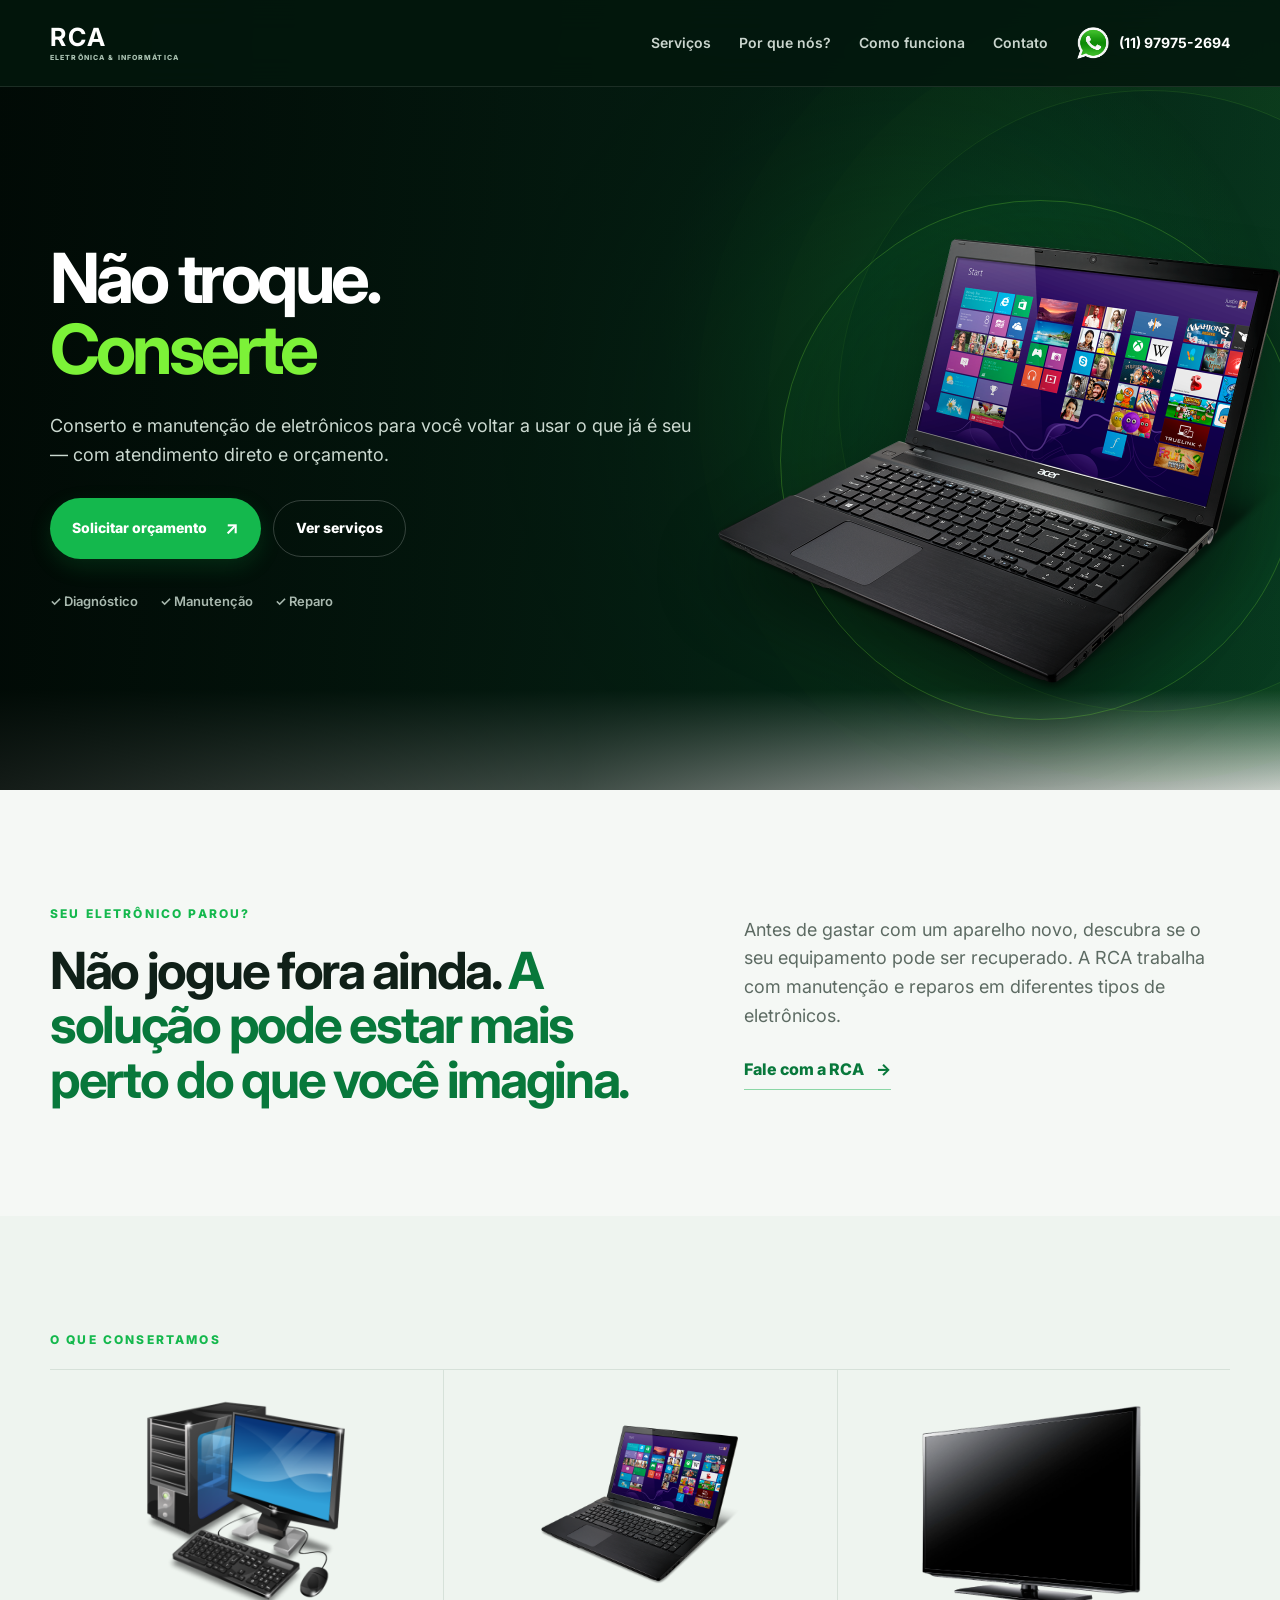
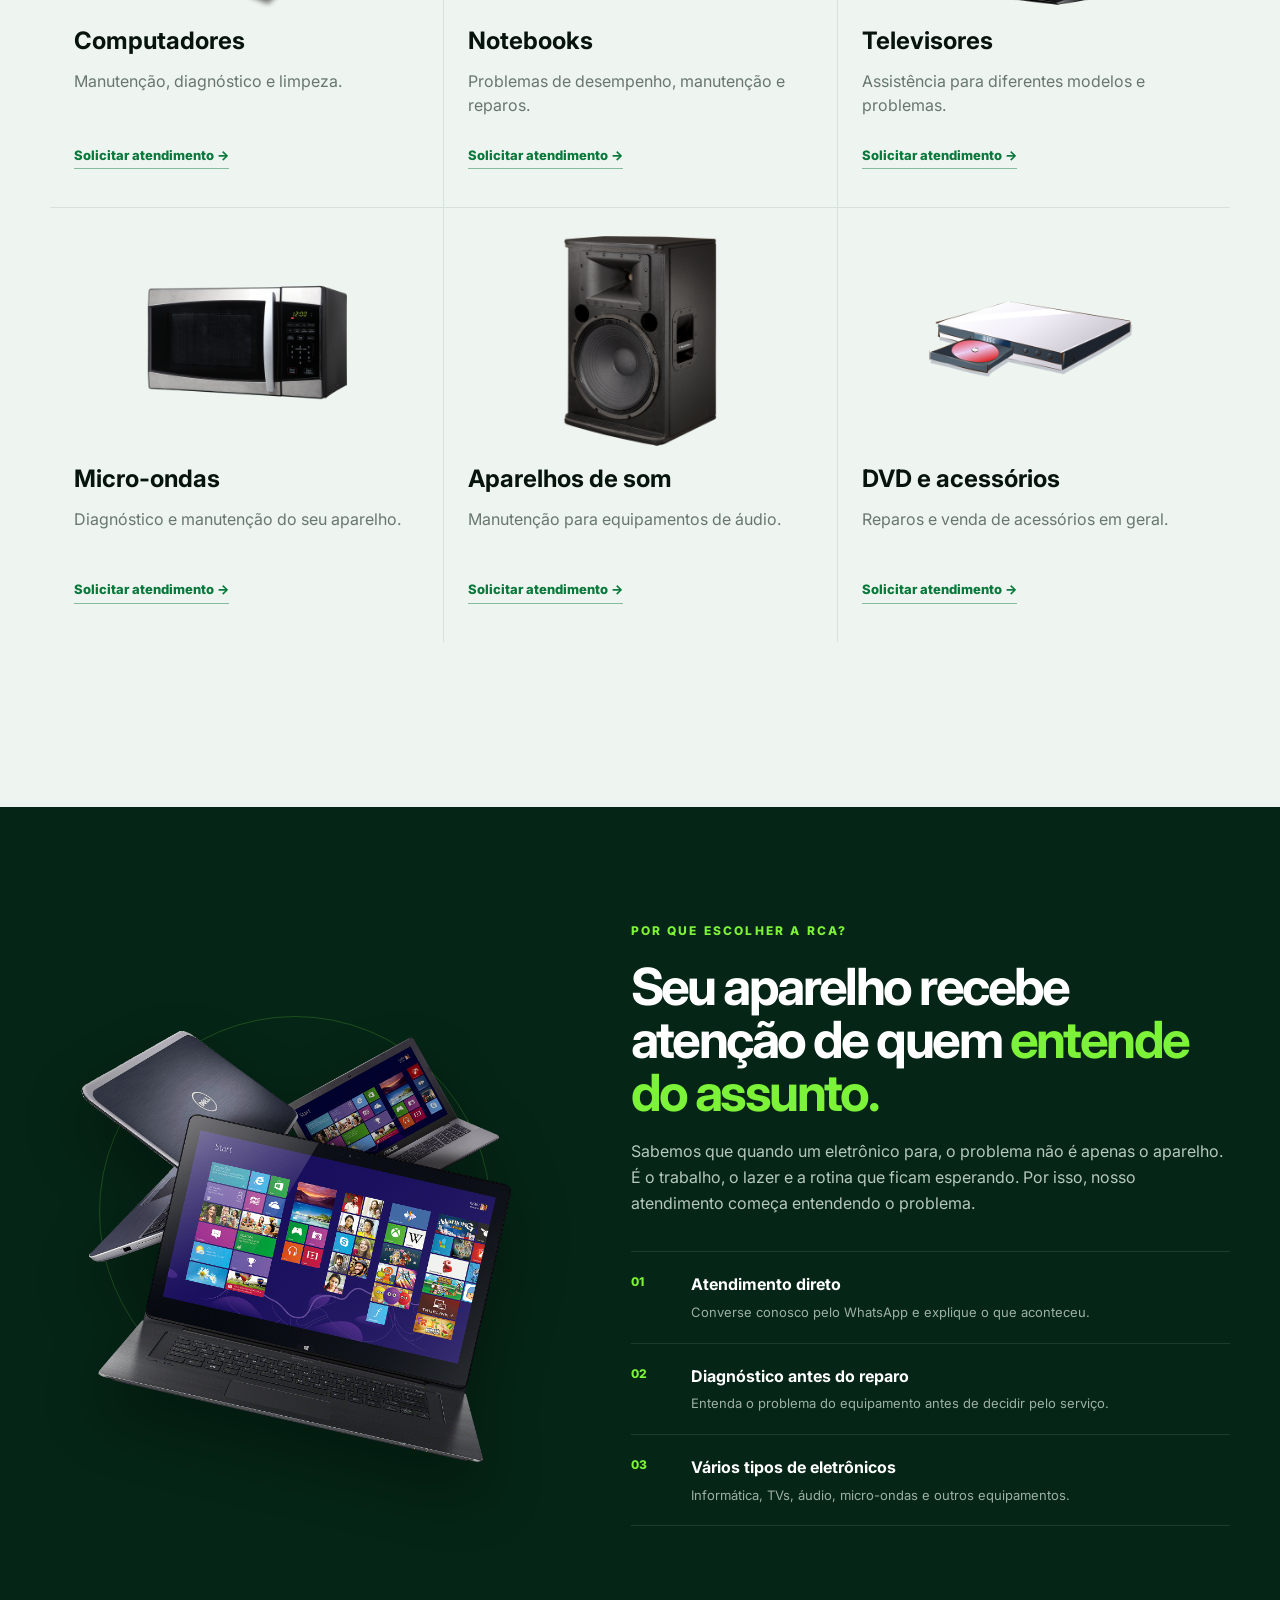
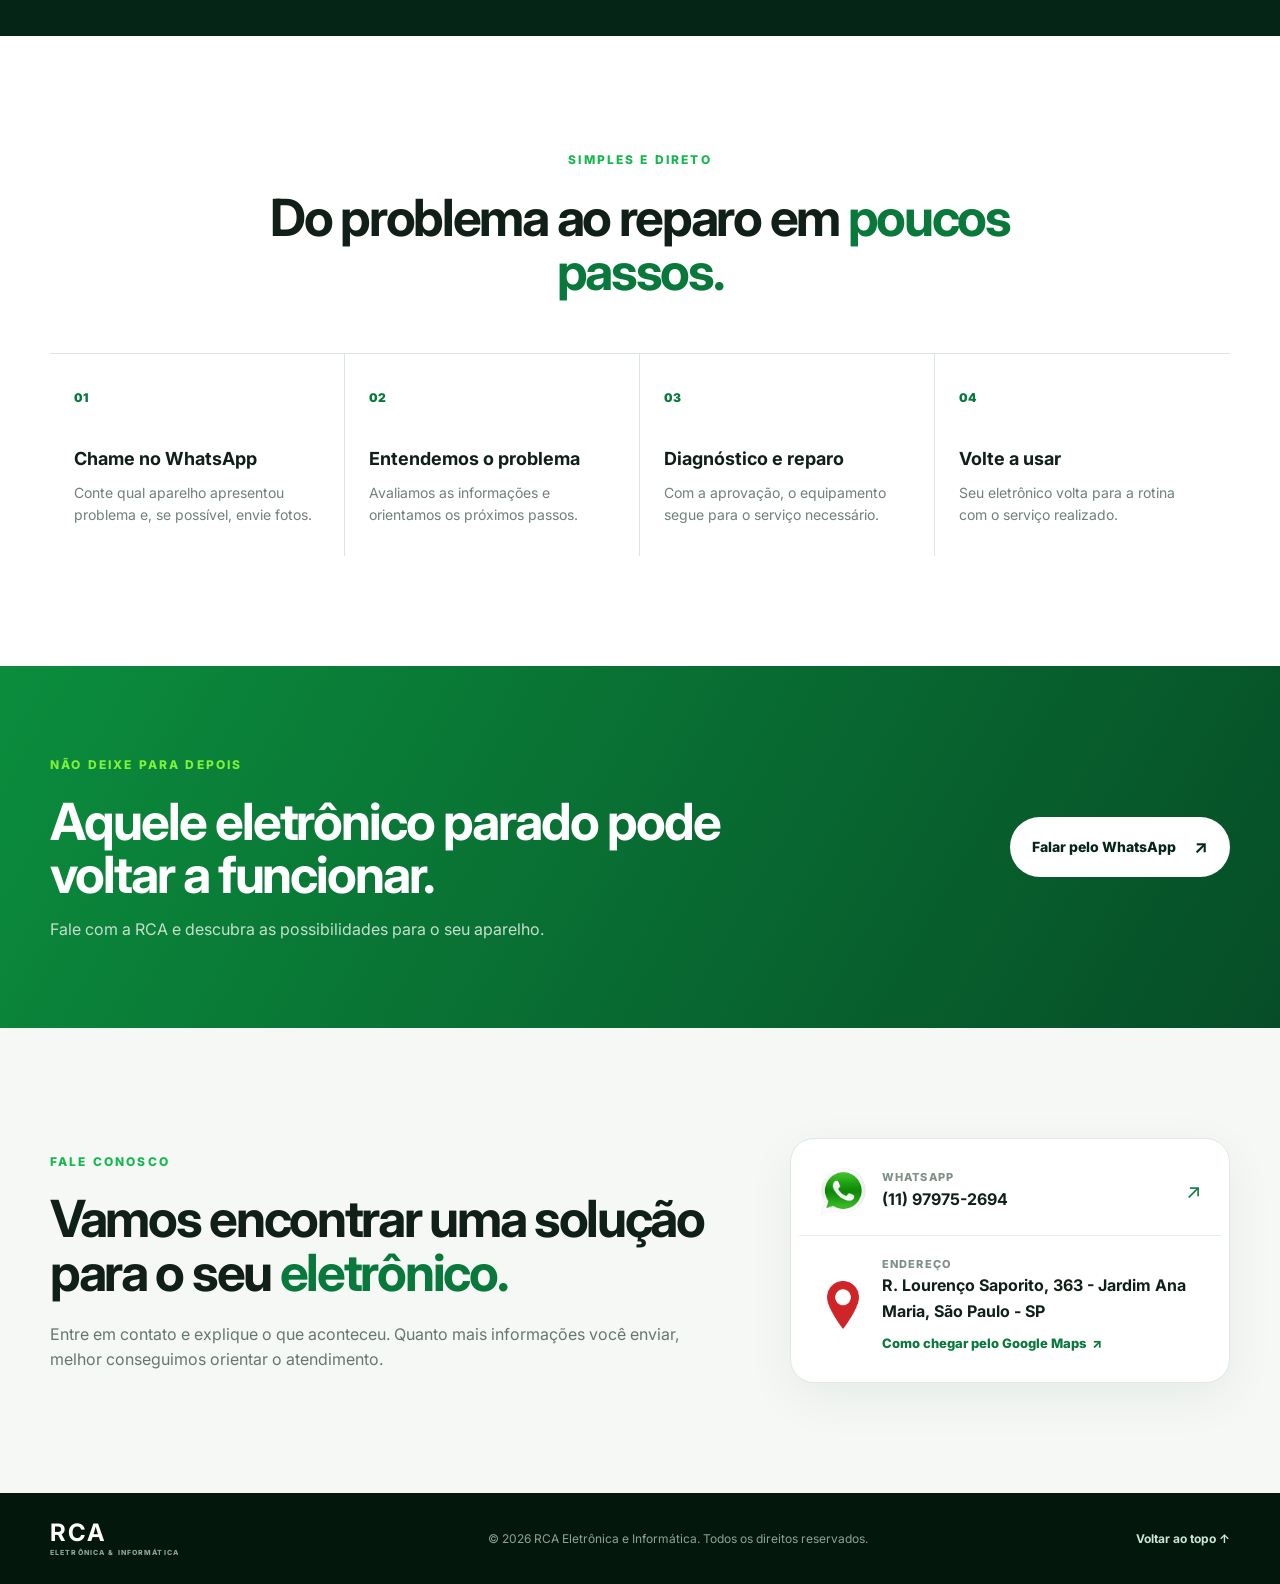
==== commit 815dac50: "fix LP and bugs from mobile" ====
--- a/index.html
+++ b/index.html
@@ -205,10 +205,12 @@
           </a>
           <div class="contact-row">
             <img src="assets/localizacao.png" alt="Localização">
-            <div><small>Endereço</small><strong>R. Lourenço Saporito, 363 - Jardim Ana Maria, São Paulo - SP</strong></div>
-          </div>
-          <a class="contact-map" href="https://www.google.com/maps/place/Eletr%C3%B4nica+RCA+-+Inform%C3%A1tica+e+Eletr%C3%B4nica/@-23.6266364,-46.7618874,21z/data=!4m15!1m8!3m7!1s0x94ce54095cb8b8b3:0x351ebf9eff9c6df4!2sR.+Louren%C3%A7o+Saporito,+363+-+Campo+Limpo,+S%C3%A3o+Paulo+-+SP,+05757-200!3b1!8m2!3d-23.6265416!4d-46.761753!16s%2Fg%2F11y1grw96m!3m5!1s0x94ce54095d26c5eb:0x653c80722c909a83!8m2!3d-23.6266367!4d-46.7618085!16s%2Fg%2F11y3681jcs?entry=ttu&g_ep=EgoyMDI2MDkyMi4wIKXMDSoASAFQAw%3D%3D"
-           target="_blank" rel="noopener noreferrer">Como chegar pelo Google Maps <span>↗</span></a>
+            <div>
+              <small>Endereço</small>
+              <strong>R. Lourenço Saporito, 363 - Jardim Ana Maria, São Paulo - SP</strong>
+              <a class="location-map-link" href="https://www.google.com/maps/place/Eletr%C3%B4nica+RCA+-+Inform%C3%A1tica+e+Eletr%C3%B4nica/@-23.6266364,-46.7618874,21z/data=!4m15!1m8!3m7!1s0x94ce54095cb8b8b3:0x351ebf9eff9c6df4!2sR.+Louren%C3%A7o+Saporito,+363+-+Campo+Limpo,+S%C3%A3o+Paulo+-+SP,+05757-200!3b1!8m2!3d-23.6265416!4d-46.761753!16s%2Fg%2F11y1grw96m!3m5!1s0x94ce54095d26c5eb:0x653c80722c909a83!8m2!3d-23.6266367!4d-46.7618085!16s%2Fg%2F11y3681jcs?entry=ttu&amp;g_ep=EgoyMDI2MDkyMi4wIKXMDSoASAFQAw%3D%3D" target="_blank" rel="noopener noreferrer">Como chegar pelo Google Maps <span>↗</span></a>
+            </div>
+          </div>
         </div>
       </div>
     </section>
@@ -222,10 +224,6 @@
     </div>
   </footer>
 
-  <a class="floating-whatsapp" href="https://wa.me/5511979752694?text=Olá!%20Gostaria%20de%20falar%20com%20a%20RCA." target="_blank" rel="noopener noreferrer" aria-label="Falar com a RCA pelo WhatsApp">
-    <img src="assets/whatsapp.png" alt="WhatsApp">
-  </a>
-
   <script src="script.js"></script>
 </body>
 </html>
--- a/style.css
+++ b/style.css
@@ -45,8 +45,8 @@
 .hero-actions{display:flex;gap:12px;align-items:center}
 .btn{display:inline-flex;align-items:center;justify-content:center;gap:18px;border-radius:999px;padding:16px 22px;font-weight:800;font-size:14px;transition:.25s;cursor:pointer}
 .btn strong{font-size:18px}
-.btn-primary{background:var(--green);color:#fff;box-shadow:0 12px 30px rgba(20,184,77,.22)}
-.btn-primary:hover{background:#19d15a;transform:translateY(-2px)}
+.btn-primary{background:var(--green);color:#fff;box-shadow:0 8px 22px rgba(20,184,77,.16)}
+.btn-primary:hover{background:var(--green-800)}
 .btn-ghost{color:#fff;border:1px solid rgba(255,255,255,.2)}
 .btn-ghost:hover{border-color:var(--lime);color:var(--lime)}
 .trust-line{display:flex;gap:22px;margin-top:32px;color:#a9b9af;font-size:13px;font-weight:600}
@@ -61,7 +61,10 @@
 .problem h2,.section-heading h2,.contact h2{font-size:clamp(36px,4vw,58px);line-height:1.06;letter-spacing:-.045em}
 .problem h2 span,.section-heading h2 span,.contact h2 span{color:var(--green-700)}
 .problem-text p{font-size:18px;color:#5d6b63;margin-bottom:26px}
-.text-link{font-weight:800;color:var(--green-700);display:inline-flex;gap:12px;border-bottom:1px solid #8bd7a6;padding-bottom:7px}
+.text-link{font-weight:800;color:var(--green-700);display:inline-flex;gap:12px;border-bottom:1px solid #8bd7a6;padding-bottom:7px;transition:color .2s ease,border-color .2s ease}
+.text-link span{transition:transform .2s ease}
+.text-link:hover{color:var(--green-800);border-color:var(--green-800)}
+.text-link:hover span{transform:translateX(3px)}
 
 .section-heading{display:flex;justify-content:space-between;gap:50px;align-items:end;margin-bottom:55px}
 .section-heading>p{max-width:400px;color:#68776e}
@@ -178,7 +181,7 @@
 .cta-inner h2{font-size:clamp(35px,4vw,55px);line-height:1.05;letter-spacing:-.04em;max-width:720px;margin-bottom:15px}
 .cta-inner p{color:#c4e0cd}
 .btn-white{background:#fff;color:var(--green-900)}
-.btn-white:hover{transform:translateY(-2px);box-shadow:0 15px 35px rgba(0,0,0,.2)}
+.btn-white:hover{background:#e5f4e9;color:var(--green-800)}
 
 .contact{background:#f5f8f5}
 .contact-grid{display:grid;grid-template-columns:1.2fr .8fr;gap:80px;align-items:center}
@@ -186,21 +189,23 @@
 .contact-card{background:#fff;border:1px solid #e0e9e1;border-radius:24px;padding:8px;box-shadow:0 15px 50px rgba(10,40,20,.06)}
 .contact-row{display:flex;align-items:center;gap:15px;padding:20px;border-bottom:1px solid #e7ede8}
 .contact-row:last-child{border-bottom:0}
+.contact-row[href]{transition:background-color .2s ease}
+.contact-row[href]:hover{background:#edf7ef}
 .contact-row img{width:48px;height:48px;object-fit:contain}
 .contact-row>div{display:flex;flex-direction:column;flex:1}
 .contact-row small{font-size:11px;text-transform:uppercase;letter-spacing:.1em;color:#819087;font-weight:800}
 .contact-row strong{font-size:16px}
 .contact-row>span{font-size:20px;color:var(--green-700)}
-.contact-map{display:flex;justify-content:space-between;align-items:center;padding:18px 20px;background:#edf7ef;color:var(--green-700);font-size:13px;font-weight:800;border-radius:0 0 18px 18px}.contact-map span{font-size:18px}
+.location-map-link{display:inline-flex;align-items:center;gap:6px;width:fit-content;margin-top:9px;color:var(--green-700);font-size:13px;font-weight:800;transition:color .2s ease}
+.location-map-link span{transition:transform .2s ease}
+.location-map-link:hover{color:var(--green-800)}
+.location-map-link:hover span{transform:translate(2px,-2px)}
 
 footer{background:#03170d;color:#8ea298;padding:28px 0}
 .footer-inner{display:flex;align-items:center;justify-content:space-between;gap:25px;font-size:12px}
 .footer-logo{width:170px;display:flex;flex-direction:column;line-height:1;color:#fff}.footer-logo strong{font-size:24px;letter-spacing:.08em}.footer-logo small{font-size:7px;letter-spacing:.16em;color:#8ea298;margin-top:4px;font-weight:800}
 .footer-inner a{color:#cde4d5;font-weight:700}
 
-.floating-whatsapp{position:fixed;right:24px;bottom:24px;width:66px;height:66px;border-radius:50%;background:#19c957;z-index:45;display:grid;place-items:center;box-shadow:0 15px 35px rgba(0,0,0,.22);border:4px solid #fff;transition:.25s}
-.floating-whatsapp:hover{transform:scale(1.08)}
-.floating-whatsapp img{width:45px;height:45px;object-fit:contain}
 
 @keyframes float{0%,100%{transform:translateY(0) rotate(0)}50%{transform:translateY(-12px) rotate(-1deg)}}
 
@@ -213,7 +218,7 @@
   .hero{min-height:860px}
   .hero-content{min-height:860px}
   .hero-copy{width:100%;padding-top:90px}
-  .hero-device{opacity:.24;right:-120px;bottom:25px;width:470px}
+  .hero-device{opacity:.28;right:-140px;bottom:20px;width:600px}
   .problem-grid,.why-grid,.contact-grid{grid-template-columns:1fr;gap:50px}
   .services-grid{grid-template-columns:repeat(2,1fr);padding:0}
   .service-card{padding-left:24px;padding-right:24px}
@@ -231,7 +236,7 @@
   50%{transform:translate(-50%,calc(-50% - 10px)) rotate(-1deg)}
 }
 
-@media(max-width:200px){
+@media(max-width:600px){
   /* =========================================================
      HERO MOBILE
      O notebook fica centralizado atrás do conteúdo, mas com
@@ -336,34 +341,29 @@
   .section{padding:78px 0}
   .section-heading{display:block}
   .section-heading>p{margin-top:20px}
-
-  .services-grid{
-    grid-template-columns:repeat(2,minmax(0,1fr));
-    padding:0;
-  }
-
-  .service-card{
-    padding:22px 14px 30px;
-    min-width:0;
-  }
-
+  .services-grid{grid-template-columns:1fr;padding:0}
+  .service-card{padding-left:0;padding-right:0;padding-bottom:42px}
+  .service-card:nth-child(even),
   .service-card:nth-child(3n+2),
   .service-card:nth-child(3n+3){border-left:0}
-  .service-card:nth-child(even){border-left:1px solid #d6e1d9}
-  .service-card:nth-child(n+3){border-top:1px solid #d6e1d9}
-
-  .service-card img{height:135px;margin-bottom:12px}
-  .service-card h3{font-size:19px;line-height:1.15;margin-bottom:7px}
-  .service-card p{font-size:13px;line-height:1.45;margin-bottom:20px;min-height:56px}
-  .service-card a{font-size:11px;gap:4px}
-
+  .service-card:nth-child(n+2){border-top:1px solid #d6e1d9}
   .steps{grid-template-columns:1fr}
   .step,.step:nth-child(2){border-right:0;border-bottom:1px solid #dce5de}
   .step:last-child{border-bottom:0}
 
   .footer-inner{flex-direction:column;text-align:center}
-  .floating-whatsapp{width:58px;height:58px;right:16px;bottom:16px}
-  .floating-whatsapp img{width:40px;height:40px}
+}
+
+@media(max-width:600px){
+  html,body{max-width:100%;overflow-x:hidden}
+  .hero-device{top:24%;width:min(108vw,430px)}
+}
+
+/* Conteúdo entra suavemente conforme a pessoa percorre a página. */
+.scroll-reveal{opacity:0;transform:translateY(22px);transition:opacity .65s ease,transform .65s ease}
+.scroll-reveal.is-visible{opacity:1;transform:translateY(0)}
+@media(prefers-reduced-motion:reduce){
+  .scroll-reveal{opacity:1;transform:none;transition:none}
 }
 
 @keyframes floatMobile{
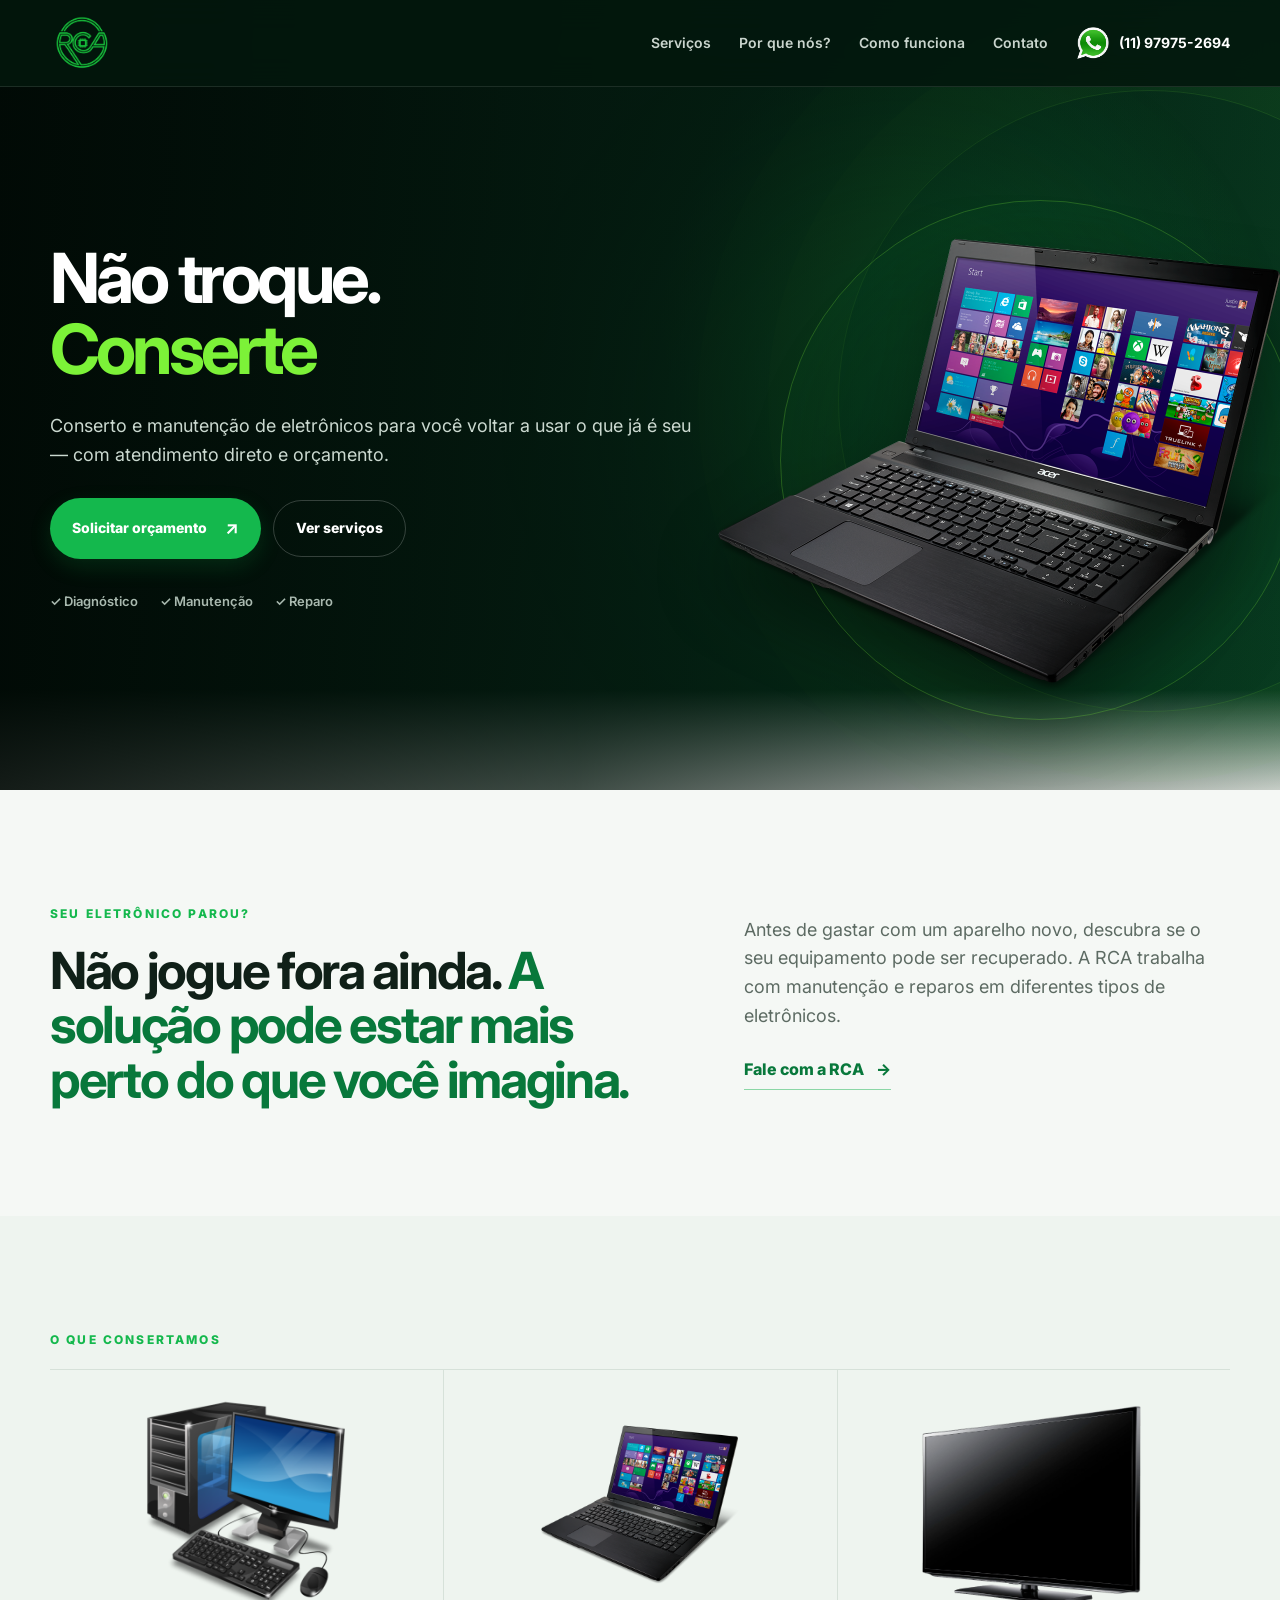
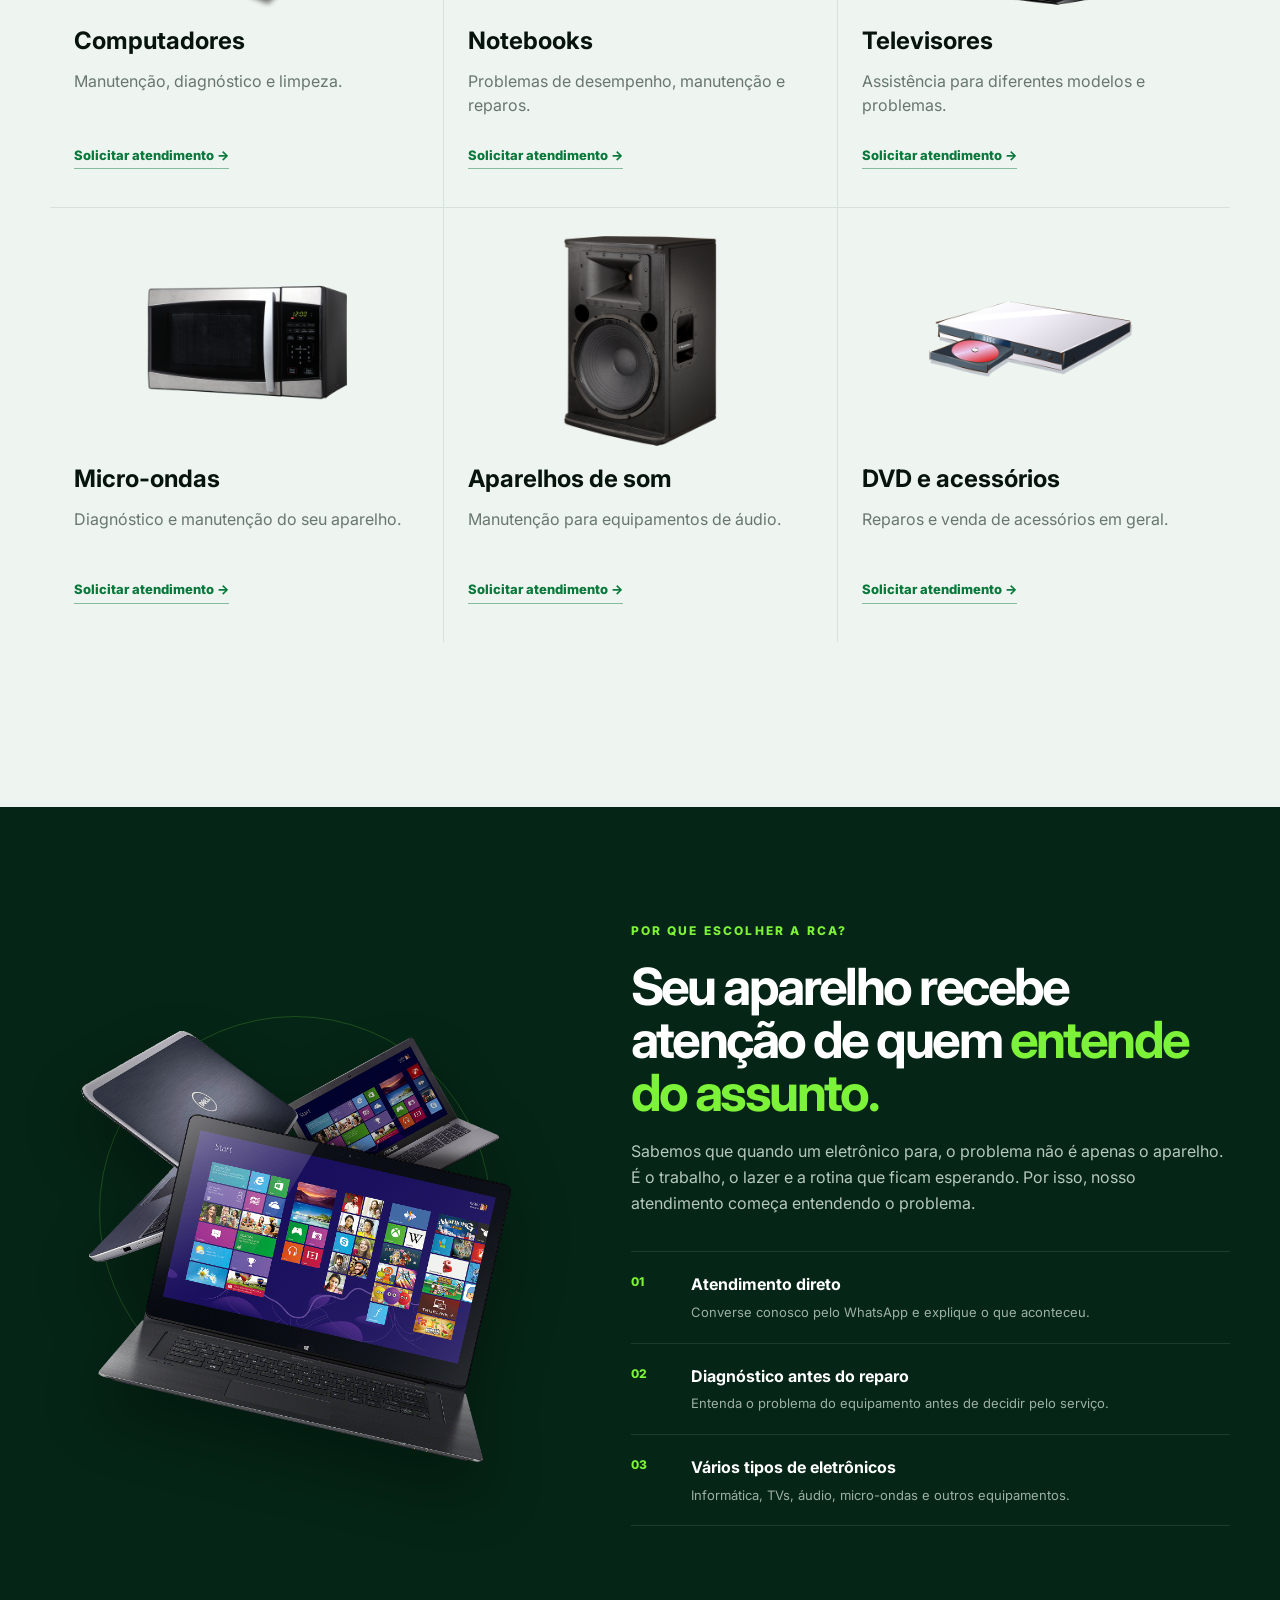
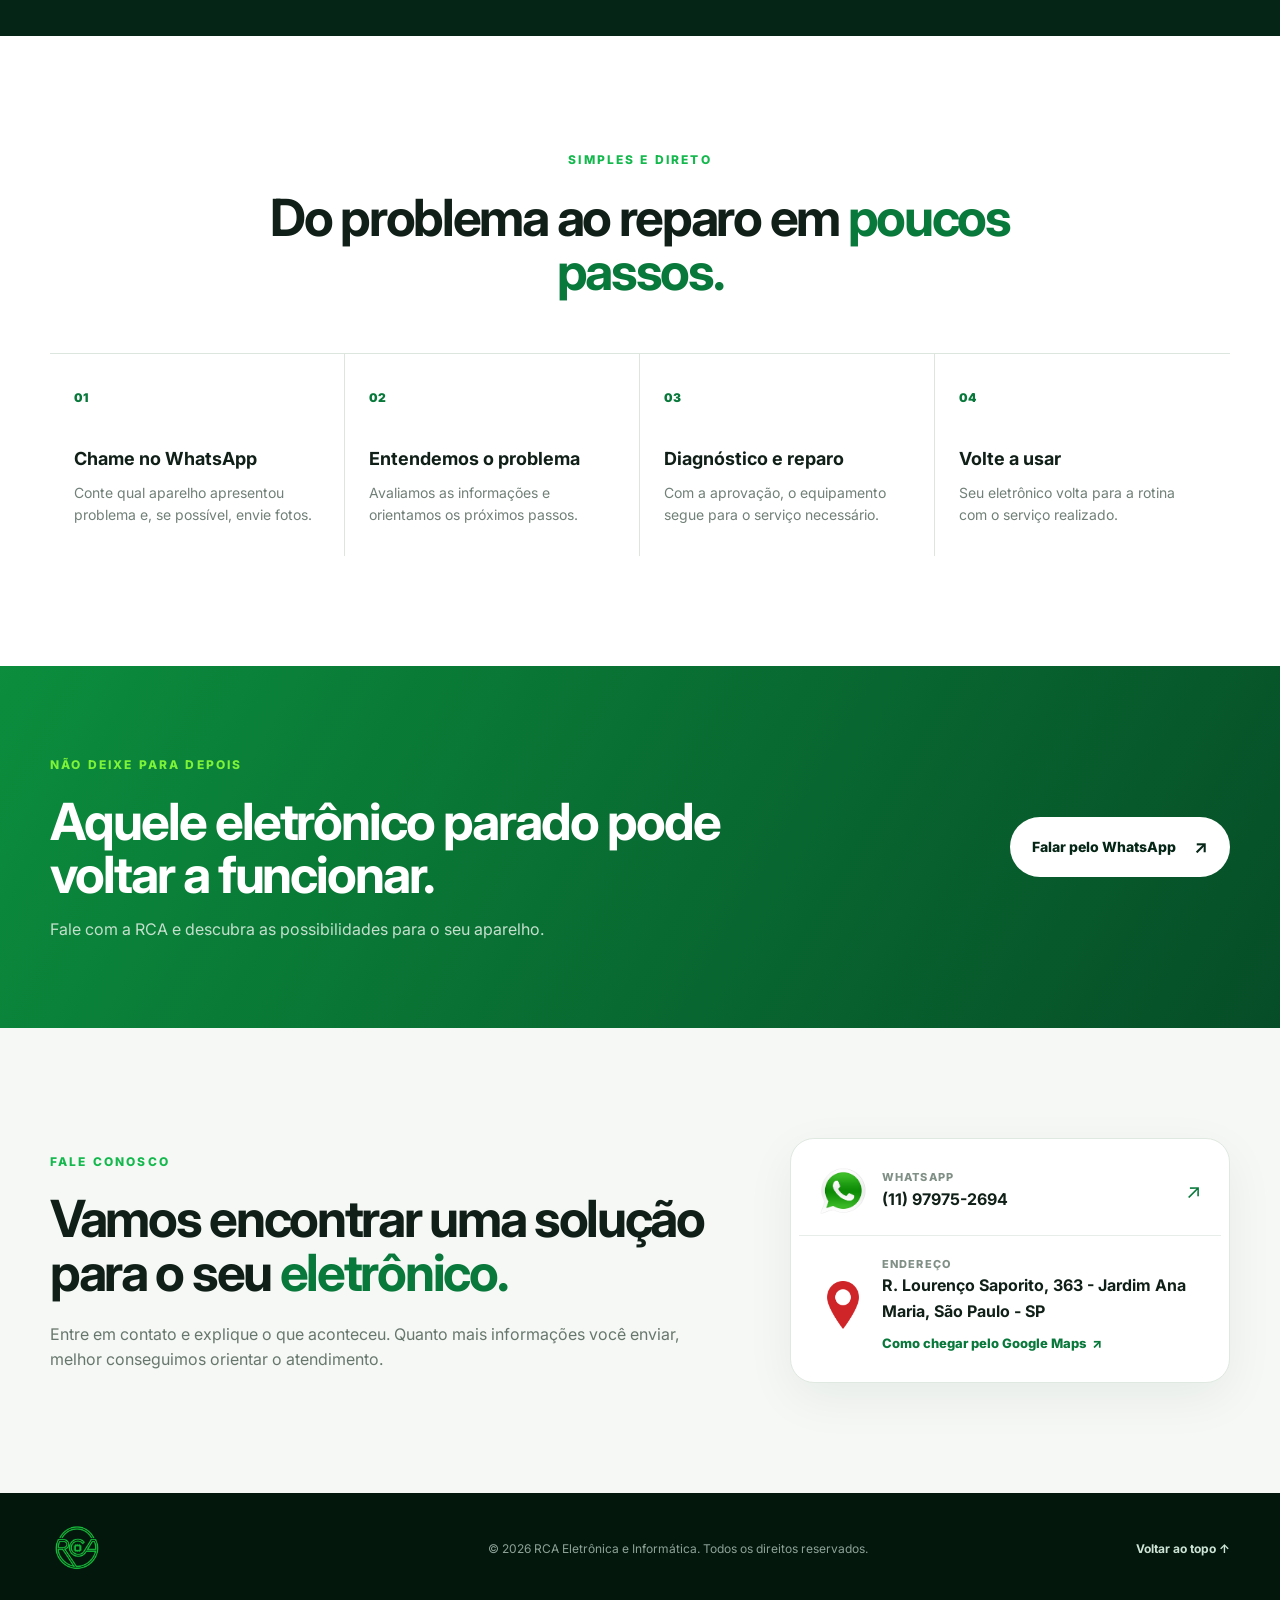
==== commit 8dd52982: "change the brand" ====
--- a/index.html
+++ b/index.html
@@ -15,7 +15,7 @@
   <header class="header" id="inicio">
     <div class="container nav">
       <a class="brand" href="#inicio" aria-label="RCA Eletrônica e Informática">
-        <span class="brand-wordmark"><strong>RCA</strong><small>ELETRÔNICA & INFORMÁTICA</small></span>
+        <img src="assets/logo.png" alt="Logo RCA Eletrônica e Informática">
       </a>
 
       <nav class="desktop-nav" aria-label="Navegação principal">
@@ -218,7 +218,7 @@
 
   <footer>
     <div class="container footer-inner">
-      <div class="footer-logo"><strong>RCA</strong><small>ELETRÔNICA & INFORMÁTICA</small></div>
+      <div class="footer-logo"><img src="assets/logo.png" alt="Logo RCA Eletrônica e Informática"></div>
       <p>© <span id="year"></span> RCA Eletrônica e Informática. Todos os direitos reservados.</p>
       <a href="#inicio">Voltar ao topo ↑</a>
     </div>
--- a/style.css
+++ b/style.css
@@ -21,7 +21,7 @@
 .container{width:min(1180px,calc(100% - 40px));margin:auto}
 .header{position:fixed;top:0;left:0;right:0;z-index:50;background:rgba(3,23,13,.88);backdrop-filter:blur(16px);border-bottom:1px solid var(--border)}
 .nav{height:86px;display:flex;align-items:center;gap:28px}
-.brand{width:225px;display:flex;align-items:center;gap:10px;color:#fff}.brand-icon{width:38px;height:38px;border:2px solid var(--lime);border-radius:11px;display:grid;place-items:center;font-size:21px;font-weight:900;color:var(--lime);box-shadow:0 0 22px rgba(124,242,56,.16)}.brand-wordmark{display:flex;flex-direction:column;line-height:1}.brand-wordmark strong{font-size:25px;letter-spacing:.08em}.brand-wordmark small{font-size:7px;letter-spacing:.16em;color:#a9c1b1;margin-top:4px;font-weight:800}
+.brand{width:225px;display:flex;align-items:center;color:#fff}.brand img{width:64px;height:64px;object-fit:contain}
 .desktop-nav{display:flex;align-items:center;gap:28px;margin-left:auto}
 .desktop-nav a{color:#eaf4ed;font-size:14px;font-weight:600;opacity:.86;transition:.2s}
 .desktop-nav a:hover{color:var(--lime);opacity:1}
@@ -203,7 +203,7 @@
 
 footer{background:#03170d;color:#8ea298;padding:28px 0}
 .footer-inner{display:flex;align-items:center;justify-content:space-between;gap:25px;font-size:12px}
-.footer-logo{width:170px;display:flex;flex-direction:column;line-height:1;color:#fff}.footer-logo strong{font-size:24px;letter-spacing:.08em}.footer-logo small{font-size:7px;letter-spacing:.16em;color:#8ea298;margin-top:4px;font-weight:800}
+.footer-logo{width:170px;display:flex;align-items:center;color:#fff}.footer-logo img{width:54px;height:54px;object-fit:contain}
 .footer-inner a{color:#cde4d5;font-weight:700}
 
 
@@ -341,12 +341,16 @@
   .section{padding:78px 0}
   .section-heading{display:block}
   .section-heading>p{margin-top:20px}
-  .services-grid{grid-template-columns:1fr;padding:0}
-  .service-card{padding-left:0;padding-right:0;padding-bottom:42px}
-  .service-card:nth-child(even),
+  .services-grid{grid-template-columns:repeat(2,minmax(0,1fr));gap:0;padding:0}
+  .service-card{min-width:0;padding:16px 11px 22px}
   .service-card:nth-child(3n+2),
   .service-card:nth-child(3n+3){border-left:0}
-  .service-card:nth-child(n+2){border-top:1px solid #d6e1d9}
+  .service-card:nth-child(even){border-left:1px solid #d6e1d9}
+  .service-card:nth-child(n+3){border-top:1px solid #d6e1d9}
+  .service-card img{height:112px;margin-bottom:9px}
+  .service-card h3{font-size:17px;line-height:1.2;margin-bottom:6px}
+  .service-card p{font-size:12px;line-height:1.4;min-height:50px;margin-bottom:14px}
+  .service-card a{font-size:10px;line-height:1.35;gap:4px}
   .steps{grid-template-columns:1fr}
   .step,.step:nth-child(2){border-right:0;border-bottom:1px solid #dce5de}
   .step:last-child{border-bottom:0}
@@ -356,7 +360,7 @@
 
 @media(max-width:600px){
   html,body{max-width:100%;overflow-x:hidden}
-  .hero-device{top:24%;width:min(108vw,430px)}
+  .hero-device{top:34%;width:min(108vw,430px)}
 }
 
 /* Conteúdo entra suavemente conforme a pessoa percorre a página. */
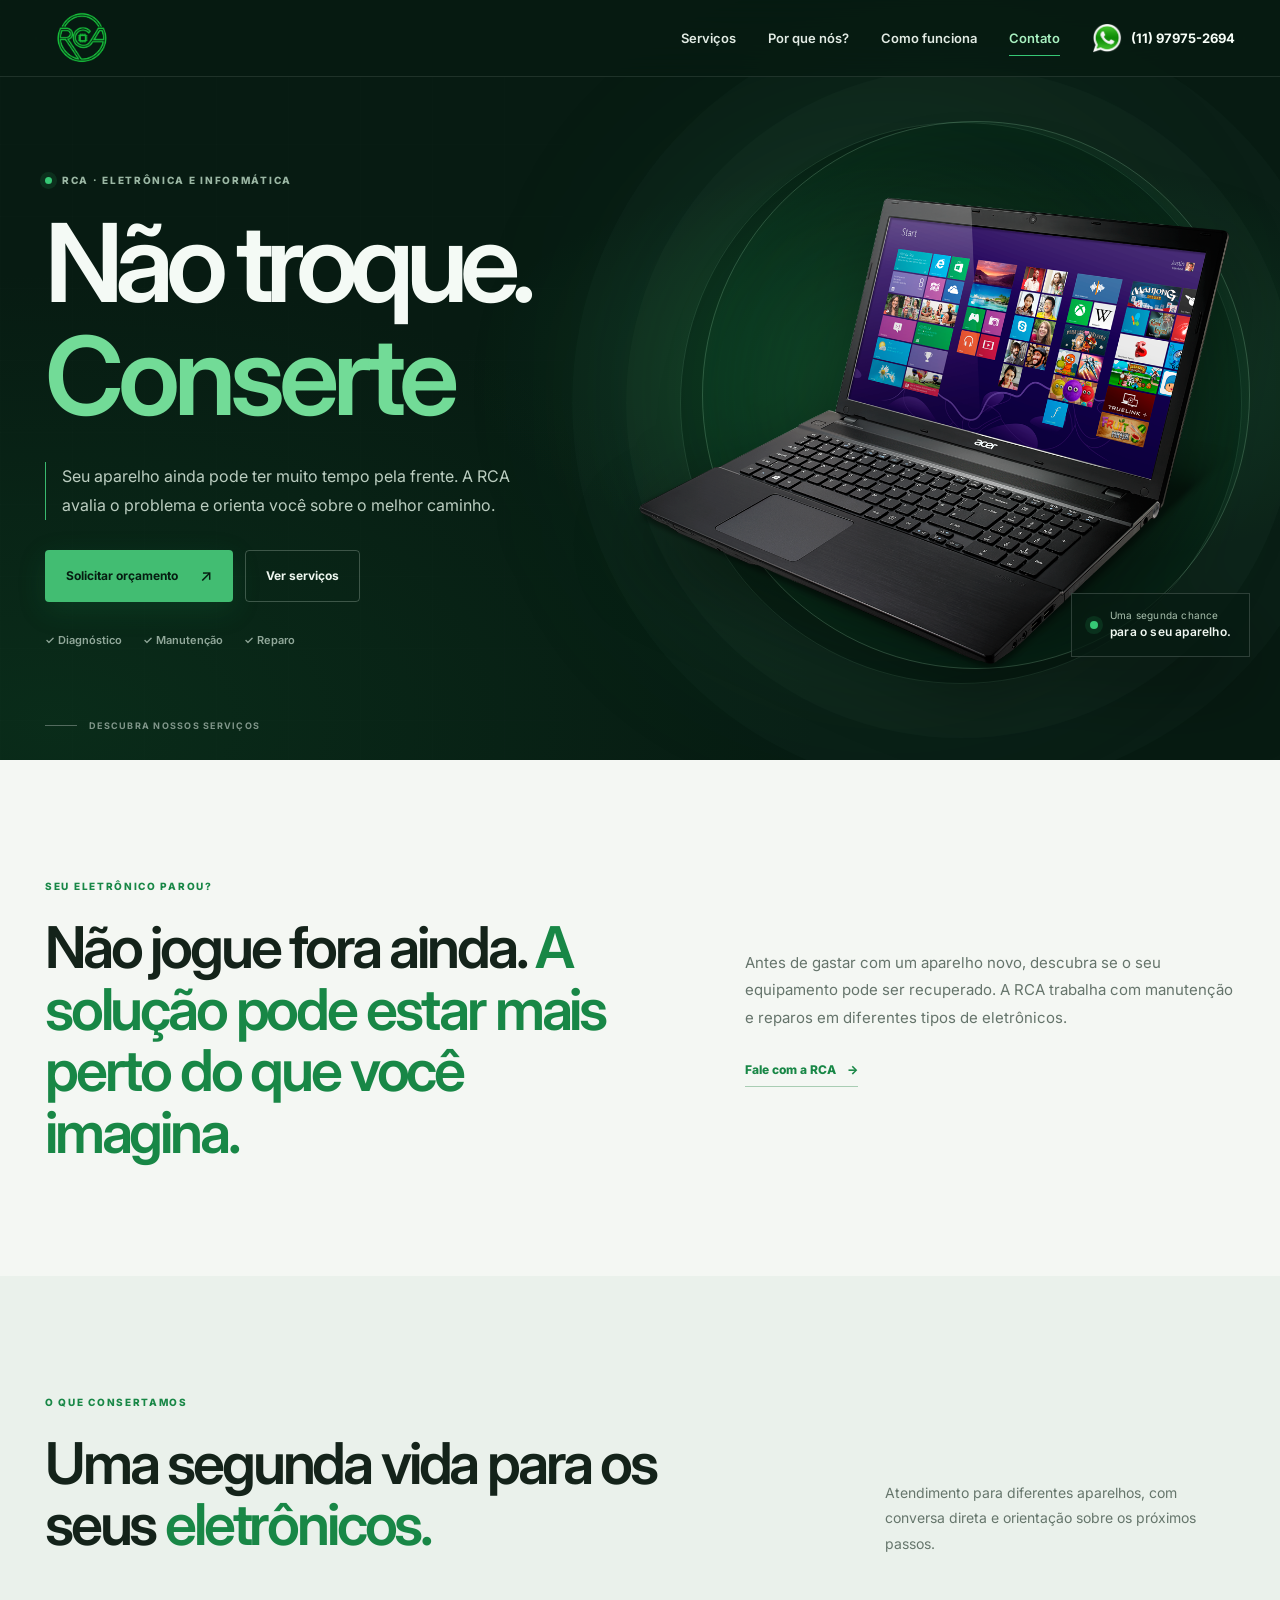
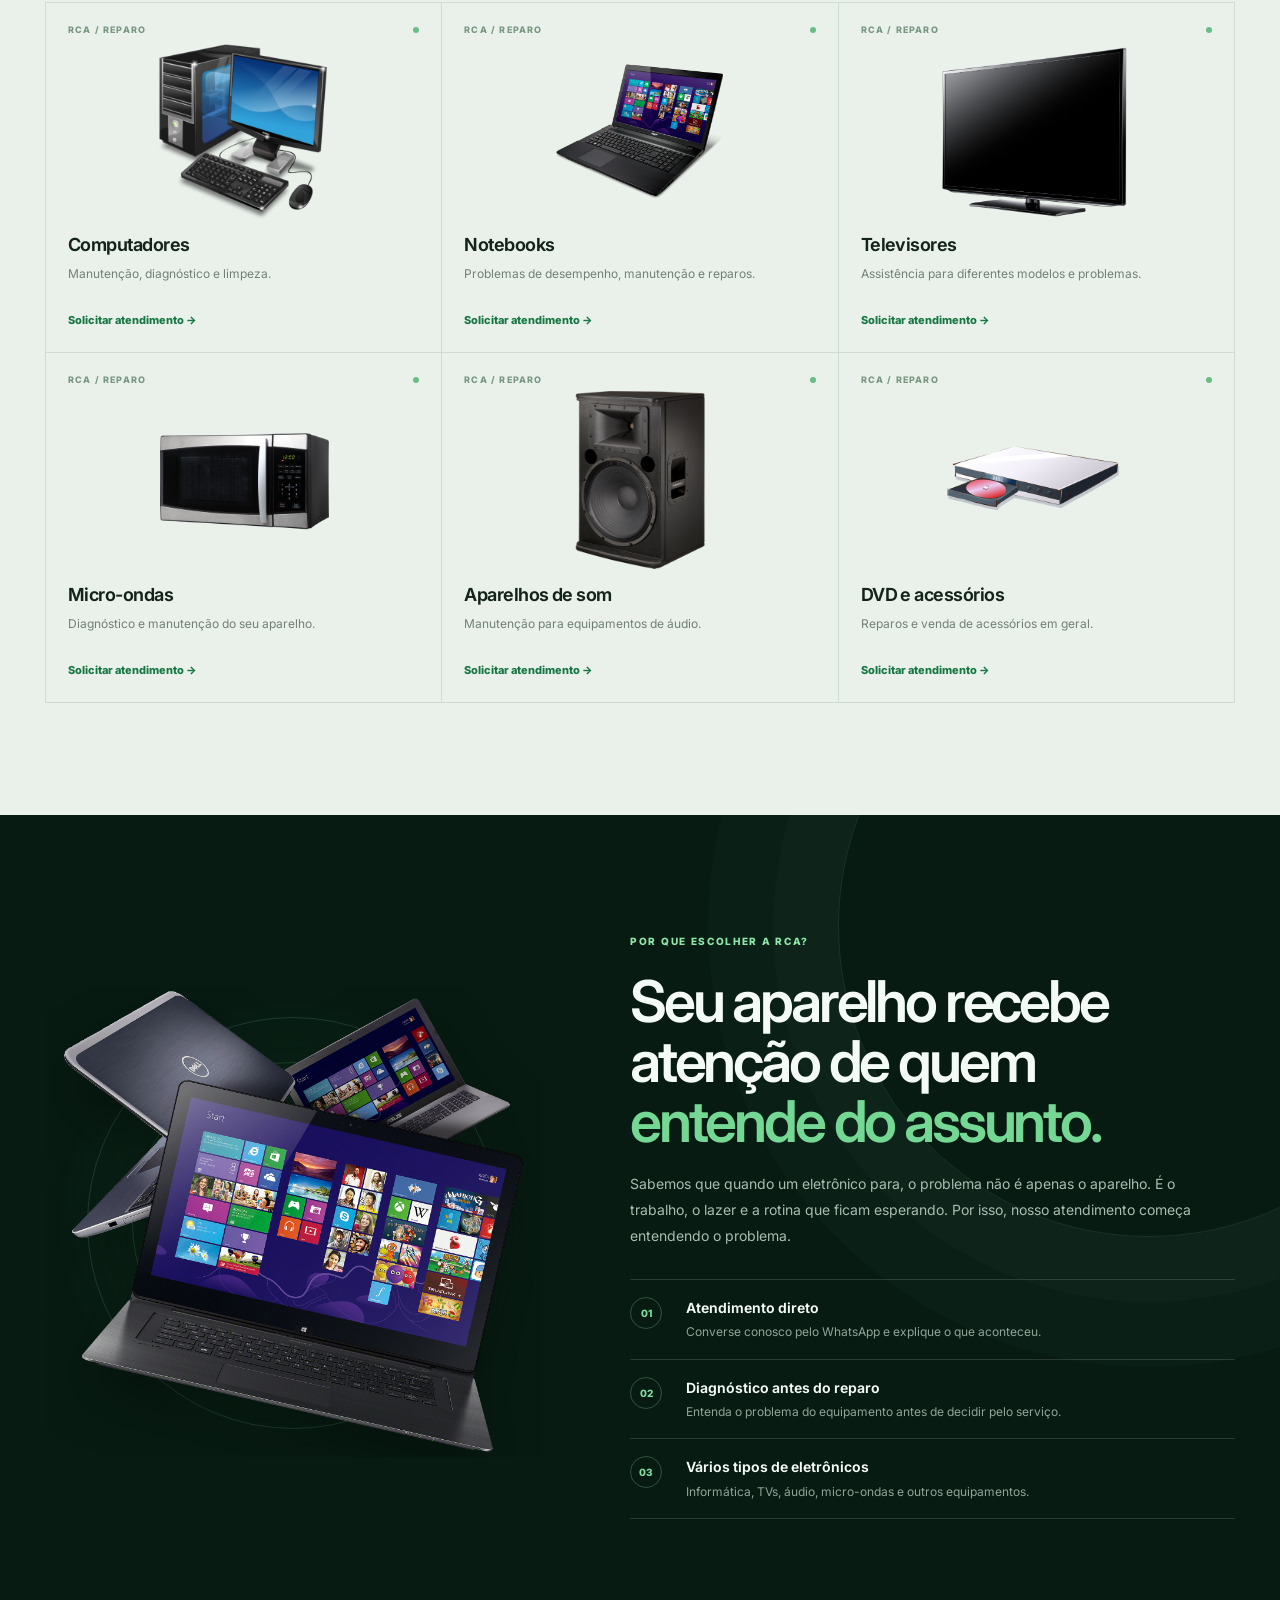
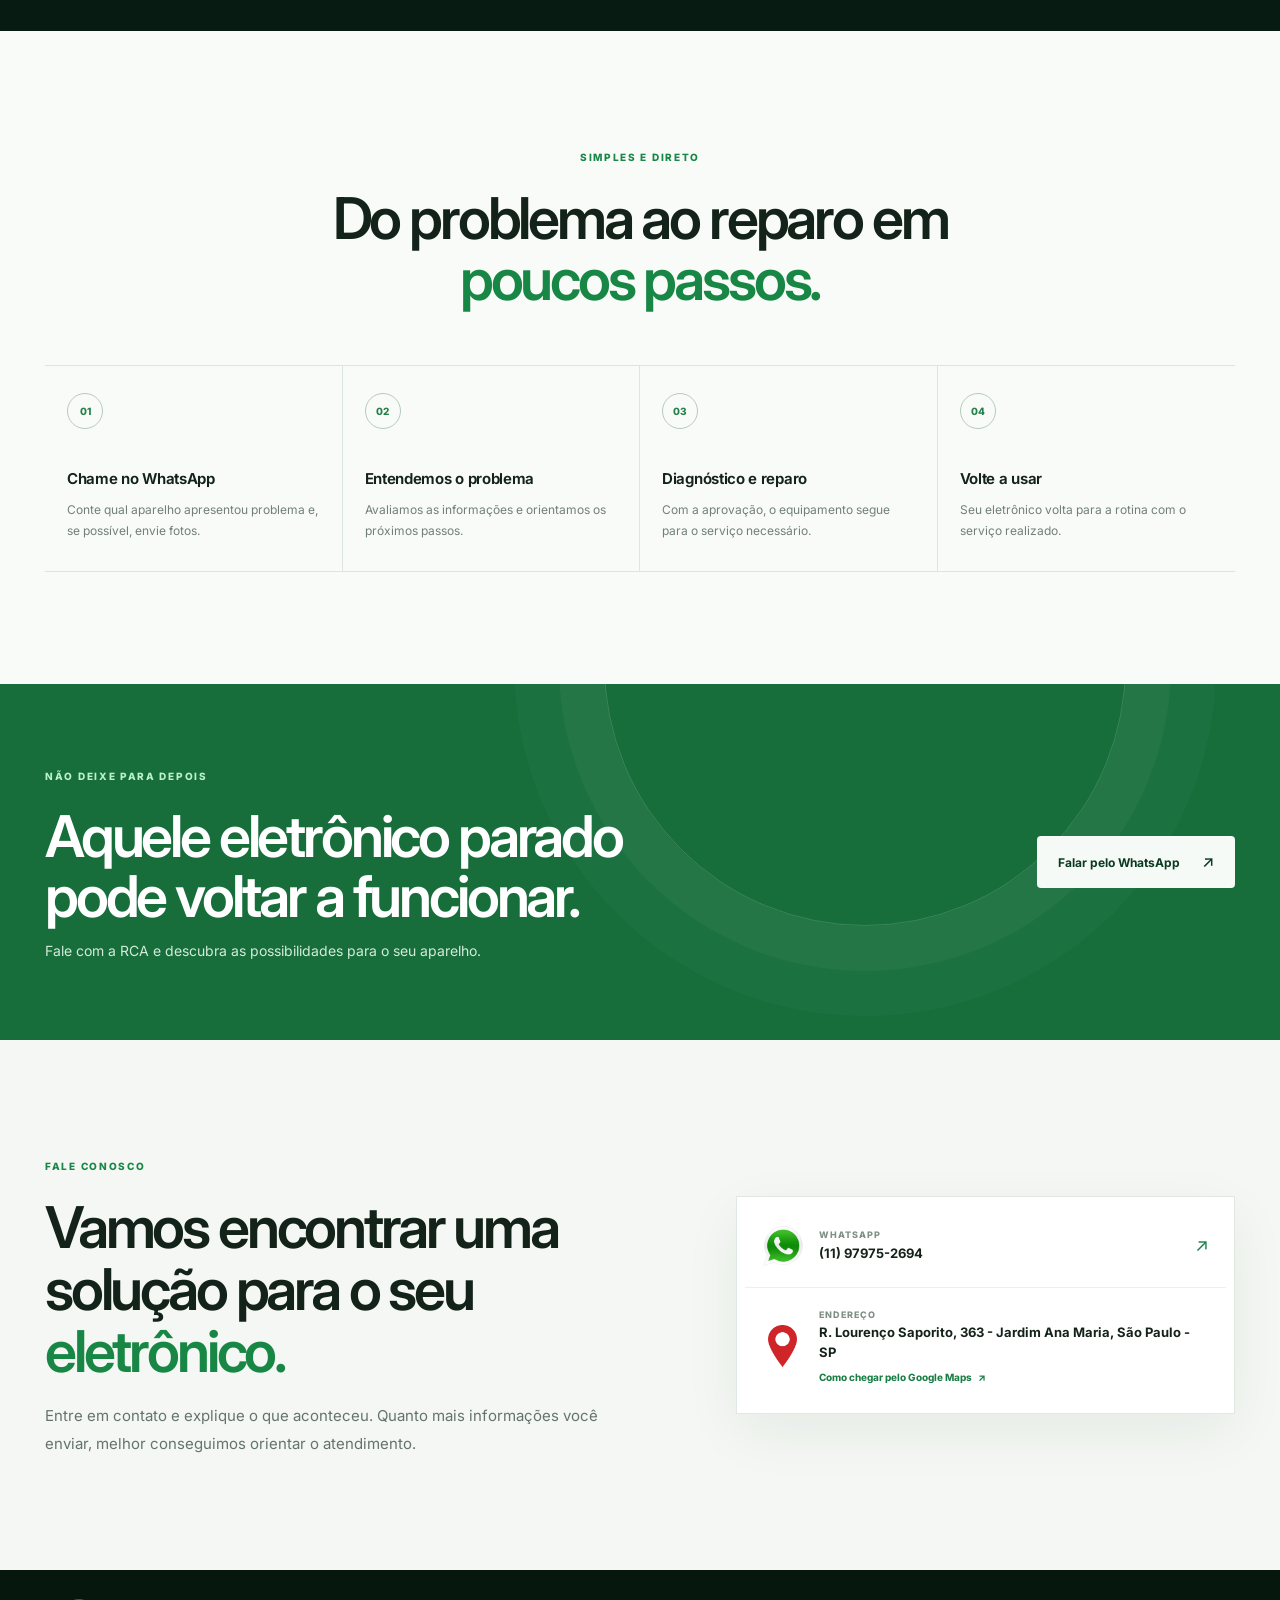
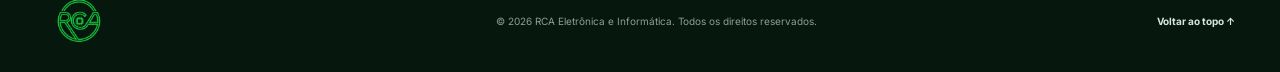
==== commit 8d11fd1f: "change some arts idea" ====
--- a/index.html
+++ b/index.html
@@ -30,10 +30,10 @@
         <span>(11) 97975-2694</span>
       </a>
 
-      <button class="menu-toggle" aria-label="Abrir menu" aria-expanded="false">☰</button>
+      <button class="menu-toggle" aria-label="Abrir menu" aria-expanded="false" aria-controls="mobile-menu">☰</button>
     </div>
 
-    <div class="mobile-menu">
+    <div class="mobile-menu" id="mobile-menu">
       <a href="#servicos">Serviços</a>
       <a href="#por-que-nos">Por que nós?</a>
       <a href="#processo">Como funciona</a>
@@ -46,8 +46,9 @@
       <div class="hero-glow"></div>
       <div class="container hero-content">
         <div class="hero-copy">
+          <span class="hero-kicker"><i></i> RCA · ELETRÔNICA E INFORMÁTICA</span>
           <h1>Não troque. <br><span>Conserte</span></h1>
-          <p>Conserto e manutenção de eletrônicos para você voltar a usar o que já é seu — com atendimento direto e orçamento.</p>
+          <p class="hero-subtitle">Seu aparelho ainda pode ter muito tempo pela frente. A RCA avalia o problema e orienta você sobre o melhor caminho.</p>
           <div class="hero-actions">
             <a class="btn btn-primary" href="https://wa.me/5511979752694?text=Olá!%20Quero%20um%20orçamento." target="_blank" rel="noopener noreferrer">
               Solicitar orçamento <strong>↗</strong>
@@ -64,9 +65,10 @@
         <div class="hero-device" aria-hidden="true">
           <div class="device-ring"></div>
           <img src="assets/notebook.png" alt="">
-        </div>
-      </div>
-      <div class="hero-bottom-fade"></div>
+          <div class="device-caption"><span class="caption-pulse"></span><span>Uma segunda chance<br><strong>para o seu aparelho.</strong></span></div>
+        </div>
+      </div>
+      <a class="hero-scroll" href="#servicos"><span></span> DESCUBRA NOSSOS SERVIÇOS</a>
     </section>
 
     <section class="problem section">
@@ -87,8 +89,10 @@
         <div class="section-heading">
           <div>
             <span class="section-tag">O QUE CONSERTAMOS</span>
-            
-            
+            <h2>Uma segunda vida para os seus <span>eletrônicos.</span></h2>
+          </div>
+          <p>Atendimento para diferentes aparelhos, com conversa direta e orientação sobre os próximos passos.</p>
+        </div>
         <div class="services-grid">
           <article class="service-card ">
             <div class="card-top"><span></span><span></span></div>
--- a/style.css
+++ b/style.css
@@ -1,380 +1,122 @@
 :root{
-  --green-950:#03170d;
-  --green-900:#052516;
-  --green-850:#07351f;
-  --green-800:#07572c;
-  --green-700:#08783b;
-  --green-600:#0b963f;
-  --green:#14b84d;
-  --lime:#7cf238;
-  --white:#f8fbf8;
-  --muted:#9eada4;
-  --dark:#07100b;
-  --border:rgba(255,255,255,.10);
-  --shadow:0 24px 70px rgba(0,0,0,.24);
+  --forest:#071b12;--forest-2:#0b2b1b;--forest-3:#104327;
+  --green:#188746;--green-bright:#36c875;--mint:#a8f0c0;
+  --paper:#f4f7f3;--white:#fff;--ink:#14231a;--muted:#64736a;
+  --line:#dce6de;--dark-line:rgba(255,255,255,.14);
+  --ease:cubic-bezier(.2,.75,.25,1)
 }
 *{box-sizing:border-box;margin:0;padding:0}
-html{scroll-behavior:smooth}
-body{font-family:Inter,Arial,sans-serif;background:#f5f8f5;color:#102018;line-height:1.6}
-a{text-decoration:none;color:inherit}
-img{max-width:100%;display:block}
-.container{width:min(1180px,calc(100% - 40px));margin:auto}
-.header{position:fixed;top:0;left:0;right:0;z-index:50;background:rgba(3,23,13,.88);backdrop-filter:blur(16px);border-bottom:1px solid var(--border)}
-.nav{height:86px;display:flex;align-items:center;gap:28px}
-.brand{width:225px;display:flex;align-items:center;color:#fff}.brand img{width:64px;height:64px;object-fit:contain}
-.desktop-nav{display:flex;align-items:center;gap:28px;margin-left:auto}
-.desktop-nav a{color:#eaf4ed;font-size:14px;font-weight:600;opacity:.86;transition:.2s}
-.desktop-nav a:hover{color:var(--lime);opacity:1}
-.whatsapp-link{display:flex;align-items:center;gap:9px;color:#fff;font-weight:700;font-size:14px;white-space:nowrap}
-.whatsapp-link img{width:34px;height:34px;object-fit:contain}
-.menu-toggle{display:none;background:none;border:0;color:#fff;font-size:28px;cursor:pointer}
+html{scroll-behavior:smooth;scroll-padding-top:84px}
+body{font-family:Inter,Arial,sans-serif;background:var(--paper);color:var(--ink);line-height:1.6;-webkit-font-smoothing:antialiased}
+a{color:inherit;text-decoration:none}
+img{display:block;max-width:100%}
+button{font:inherit}
+.container{width:min(1190px,calc(100% - 48px));margin-inline:auto}
+::selection{background:var(--mint);color:var(--forest)}
+:focus-visible{outline:2px solid var(--green-bright);outline-offset:4px}
+.header{position:fixed;inset:0 0 auto;z-index:50;background:rgba(7,27,18,.82);backdrop-filter:blur(18px);border-bottom:1px solid rgba(255,255,255,.1);transition:background .3s,box-shadow .3s}
+.header:after{content:"";position:absolute;left:0;bottom:-1px;width:var(--scroll-progress,0%);height:2px;background:var(--green-bright);transition:width .08s linear}
+.header.scrolled{background:rgba(7,27,18,.97);box-shadow:0 10px 35px rgba(0,0,0,.17)}
+.nav{height:76px;display:flex;align-items:center;gap:32px}
+.brand{display:flex;align-items:center;width:110px;flex:none}
+.brand img{width:74px;height:62px;object-fit:contain;transition:transform .45s var(--ease)}
+.brand:hover img{transform:scale(1.06) rotate(-3deg)}
+.desktop-nav{display:flex;align-items:center;gap:32px;margin-left:auto}
+.desktop-nav a{position:relative;color:#e2ebe4;font-size:13px;font-weight:600;transition:color .2s}
+.desktop-nav a:after{position:absolute;content:"";left:0;right:100%;bottom:-8px;height:1px;background:var(--green-bright);transition:right .25s var(--ease)}
+.desktop-nav a:hover,.desktop-nav a.active{color:var(--mint)}
+.desktop-nav a:hover:after,.desktop-nav a.active:after{right:0}
+.whatsapp-link{display:flex;align-items:center;gap:9px;color:#f8fff9;font-size:13px;font-weight:700;white-space:nowrap}
+.whatsapp-link img{width:30px;height:30px;transition:transform .25s}
+.whatsapp-link:hover img{transform:scale(1.1)}
+.whatsapp-link span{transition:color .2s}.whatsapp-link:hover span{color:var(--mint)}
+.menu-toggle{display:none;margin-left:auto;border:1px solid rgba(255,255,255,.22);background:transparent;color:#fff;width:42px;height:42px;border-radius:50%;font-size:21px;cursor:pointer;transition:background .2s,transform .2s}
+.menu-toggle:hover{background:rgba(255,255,255,.1);transform:rotate(4deg)}
 .mobile-menu{display:none}
-
-.hero{position:relative;min-height:790px;overflow:hidden;background:
- radial-gradient(circle at 75% 40%,rgba(21,184,77,.24),transparent 28%),
- linear-gradient(115deg,#03170d 5%,#062c19 52%,#0a4726 100%)}
-.hero:before{content:"";position:absolute;inset:0;background:linear-gradient(90deg,rgba(1,9,5,.92) 0%,rgba(3,20,12,.76) 45%,rgba(2,12,8,.18) 100%);z-index:1}
-.hero:after{content:"";position:absolute;width:620px;height:620px;border:1px solid rgba(124,242,56,.18);border-radius:50%;right:-180px;top:90px;box-shadow:0 0 0 70px rgba(124,242,56,.025),0 0 0 140px rgba(124,242,56,.02)}
-.hero-glow{position:absolute;width:450px;height:450px;border-radius:50%;background:rgba(20,184,77,.16);filter:blur(90px);right:12%;top:24%}
-.hero-content{position:relative;z-index:2;min-height:790px;display:flex;align-items:center}
-.hero-copy{width:62%;padding-top:65px}
-.eyebrow,.section-tag{font-size:12px;letter-spacing:.18em;font-weight:800;color:var(--green);display:inline-block;margin-bottom:20px}
-.hero h1{font-size:clamp(42px,5.4vw,78px);line-height:1.02;letter-spacing:-.055em;color:#fff;max-width:850px}
-.hero h1 span{color:var(--lime)}
-.hero p{font-size:18px;color:#cbd9d0;max-width:650px;margin:28px 0}
-.hero-actions{display:flex;gap:12px;align-items:center}
-.btn{display:inline-flex;align-items:center;justify-content:center;gap:18px;border-radius:999px;padding:16px 22px;font-weight:800;font-size:14px;transition:.25s;cursor:pointer}
-.btn strong{font-size:18px}
-.btn-primary{background:var(--green);color:#fff;box-shadow:0 8px 22px rgba(20,184,77,.16)}
-.btn-primary:hover{background:var(--green-800)}
-.btn-ghost{color:#fff;border:1px solid rgba(255,255,255,.2)}
-.btn-ghost:hover{border-color:var(--lime);color:var(--lime)}
-.trust-line{display:flex;gap:22px;margin-top:32px;color:#a9b9af;font-size:13px;font-weight:600}
-.hero-device{position:absolute;right:-70px;bottom:30px;width:600px;z-index:2;filter:drop-shadow(0 35px 35px rgba(0,0,0,.42));animation:float 5s ease-in-out infinite}
-.hero-device img{position:relative;z-index:2}
-.device-ring{position:absolute;width:520px;height:520px;border-radius:50%;right:0;top:40px;border:1px solid rgba(124,242,56,.25);box-shadow:inset 0 0 100px rgba(20,184,77,.07)}
-.hero-bottom-fade{position:absolute;bottom:0;left:0;right:0;height:100px;background:linear-gradient(transparent,#f5f8f5)}
-
-.section{padding:110px 0}
-.problem{background:#f5f8f5}
+.hero{position:relative;isolation:isolate;min-height:760px;overflow:hidden;background-color:var(--forest);background-image:radial-gradient(ellipse at 76% 48%,rgba(28,122,66,.27),transparent 37%),radial-gradient(ellipse at 4% 95%,rgba(14,74,39,.36),transparent 44%)}
+.hero:before{content:"";position:absolute;inset:0;z-index:-1;opacity:.22;background-image:linear-gradient(rgba(255,255,255,.035) 1px,transparent 1px),linear-gradient(90deg,rgba(255,255,255,.035) 1px,transparent 1px);background-size:72px 72px;mask-image:linear-gradient(90deg,#000,transparent 88%)}
+.hero:after{content:"";position:absolute;z-index:-1;width:560px;height:560px;right:3%;top:16%;border:1px solid rgba(168,240,192,.13);border-radius:50%;box-shadow:0 0 0 54px rgba(168,240,192,.025),0 0 0 108px rgba(168,240,192,.018);animation:ring-drift 30s linear infinite}
+.hero-glow{position:absolute;z-index:-1;width:420px;height:420px;right:14%;top:24%;border-radius:50%;background:rgba(39,173,91,.2);filter:blur(105px);animation:glow-breathe 7s ease-in-out infinite alternate}
+.hero-content{min-height:760px;position:relative;display:flex;align-items:center;padding-top:65px}
+.hero-copy{position:relative;z-index:3;width:58%;padding-bottom:10px}
+.hero-copy>*{animation:hero-rise .72s var(--ease) both}.hero-copy>*:nth-child(1){animation-delay:.08s}.hero-copy>*:nth-child(2){animation-delay:.16s}.hero-copy>*:nth-child(3){animation-delay:.25s}.hero-copy>*:nth-child(4){animation-delay:.34s}.hero-copy>*:nth-child(5){animation-delay:.43s}
+.hero-kicker,.section-tag{display:inline-flex;align-items:center;gap:10px;color:var(--green);font-size:10px;font-weight:800;letter-spacing:.17em;margin-bottom:23px}
+.hero-kicker{color:#9bb7a4}.hero-kicker i{width:7px;height:7px;background:var(--green-bright);border-radius:50%;box-shadow:0 0 0 5px rgba(54,200,117,.12);animation:status-pulse 2s infinite}
+.hero h1{font-size:clamp(62px,8.5vw,112px);font-weight:600;line-height:.96;letter-spacing:-.075em;color:#f4faf5;max-width:750px}
+.hero h1 span{display:inline-block;color:#72db97;background:none;-webkit-text-fill-color:currentColor;letter-spacing:-.055em;line-height:1.1;padding-right:.08em;margin-right:-.08em}
+.hero .hero-subtitle{max-width:465px;margin:27px 0 30px;padding-left:16px;border-left:1px solid #39b96e;color:#bbcdc0;font-size:16px;line-height:1.8}
+.hero-actions{display:flex;align-items:center;gap:12px}
+.btn{position:relative;display:inline-flex;align-items:center;justify-content:center;gap:22px;min-height:52px;padding:0 20px;border:1px solid transparent;border-radius:4px;font-size:12px;font-weight:700;cursor:pointer;overflow:hidden;transition:transform .25s var(--ease),background .25s,border-color .25s,color .25s,box-shadow .25s}
+.btn:before{content:"";position:absolute;inset:0;background:linear-gradient(110deg,transparent 32%,rgba(255,255,255,.2),transparent 68%);transform:translateX(-110%);transition:transform .55s}
+.btn:hover:before{transform:translateX(110%)}.btn:hover{transform:translateY(-2px)}.btn:active{transform:translateY(0) scale(.985)}
+.btn strong{font-size:16px;font-weight:500;transition:transform .2s}.btn:hover strong{transform:translate(2px,-2px)}
+.btn-primary{background:#42bd72;color:#061d11;box-shadow:0 8px 28px rgba(23,139,72,.18)}
+.btn-primary:hover{background:#66d38e;box-shadow:0 12px 34px rgba(23,139,72,.3)}
+.btn-ghost{border-color:rgba(231,245,235,.24);color:#eef6ef}.btn-ghost:hover{border-color:var(--mint);color:var(--mint);background:rgba(168,240,192,.05)}
+.trust-line{display:flex;gap:21px;margin-top:30px;color:#91a89a;font-size:11px;font-weight:600}.trust-line span{display:flex;align-items:center;gap:7px}.trust-line span:first-letter{color:var(--green-bright)}
+.hero-device{position:absolute;z-index:2;right:-15px;bottom:15px;width:min(53vw,630px);filter:drop-shadow(0 34px 38px rgba(0,0,0,.4));animation:device-float 6s ease-in-out infinite}
+.hero-device>img{position:relative;z-index:2;width:100%;animation:device-enter 1s .2s both}
+.device-ring{position:absolute;width:87%;aspect-ratio:1;border-radius:50%;right:0;top:1%;border:1px solid rgba(168,240,192,.22);box-shadow:inset 0 0 100px rgba(20,139,71,.12)}
+.device-caption{position:absolute;z-index:4;right:0;bottom:14%;display:flex;align-items:center;gap:12px;padding:14px 18px;border:1px solid rgba(255,255,255,.16);background:rgba(7,27,18,.78);backdrop-filter:blur(12px);color:#a9c0ae;font-size:10px;line-height:1.55;letter-spacing:.02em}
+.device-caption strong{color:#f0f7f1;font-size:12px;font-weight:600}.caption-pulse{width:8px;height:8px;flex:none;background:var(--green-bright);border-radius:50%;box-shadow:0 0 0 5px rgba(54,200,117,.12)}
+.hero-scroll{position:absolute;left:max(24px,calc((100vw - 1190px)/2));bottom:27px;z-index:4;display:flex;align-items:center;gap:12px;color:#80968a;font-size:9px;font-weight:700;letter-spacing:.14em;transition:color .2s}
+.hero-scroll:hover{color:var(--mint)}.hero-scroll span{position:relative;width:32px;height:1px;background:rgba(255,255,255,.3);overflow:hidden}.hero-scroll span:after{content:"";position:absolute;inset:0;background:var(--green-bright);transform:translateX(-110%);animation:line-travel 1.8s ease-in-out infinite}
+.section{padding:112px 0}.problem{background:var(--paper)}
 .problem-grid{display:grid;grid-template-columns:1.1fr .9fr;gap:100px;align-items:center}
-.problem h2,.section-heading h2,.contact h2{font-size:clamp(36px,4vw,58px);line-height:1.06;letter-spacing:-.045em}
-.problem h2 span,.section-heading h2 span,.contact h2 span{color:var(--green-700)}
-.problem-text p{font-size:18px;color:#5d6b63;margin-bottom:26px}
-.text-link{font-weight:800;color:var(--green-700);display:inline-flex;gap:12px;border-bottom:1px solid #8bd7a6;padding-bottom:7px;transition:color .2s ease,border-color .2s ease}
-.text-link span{transition:transform .2s ease}
-.text-link:hover{color:var(--green-800);border-color:var(--green-800)}
-.text-link:hover span{transform:translateX(3px)}
-
-.section-heading{display:flex;justify-content:space-between;gap:50px;align-items:end;margin-bottom:55px}
-.section-heading>p{max-width:400px;color:#68776e}
-.services{background:#eef4ef}
- .services-grid{
-  display:grid;
-  grid-template-columns:repeat(3,1fr);
-  gap:0;
-  position:relative;
-  border-top:1px solid #d6e1d9;
-}
-
-/* Serviços sem caixas: as divisórias seguem a estrutura da grade,
-   como uma linha editorial discreta, sem atravessar os aparelhos. */
-.service-card{
-  background:transparent;
-  border:0;
-  border-radius:0;
-  padding:28px 24px 42px;
-  min-height:0;
-  display:flex;
-  flex-direction:column;
-  align-items:flex-start;
-  position:relative;
-  overflow:visible;
-}
-
-/* Separação vertical natural entre as três colunas. */
-.service-card:nth-child(3n+2),
-.service-card:nth-child(3n+3){
-  border-left:1px solid #d6e1d9;
-}
-
-/* Separação horizontal natural entre as duas fileiras. */
-.service-card:nth-child(n+4){
-  border-top:1px solid #d6e1d9;
-}
-
-.service-card.featured{background:var(--green-900);color:#fff}
-.card-top{display:none}
-.featured .card-top{color:#91c8a6}
-.service-card img{
-  height:210px;
-  width:100%;
-  object-fit:contain;
-  margin:0 0 14px;
-  align-self:center;
-}
-.service-card h3{display:block;align-self:flex-start;margin:0 0 8px;font-size:24px;color:#07140d}
-.service-card p{display:block;align-self:flex-start;margin:0 0 28px;color:#68776e;line-height:1.5;min-height:44px}
-.featured p{color:#b4c8bb}
-
-/* O botão reage apenas visualmente: não muda de posição nem de tamanho. */
-.service-card a{
-  margin-top:auto;
-  align-self:flex-start;
-  font-size:13px;
-  font-weight:800;
-  color:var(--green-700);
-  text-decoration:none;
-  display:inline-flex;
-  align-items:center;
-  gap:6px;
-  position:relative;
-  padding:0;
-  transition:color .2s ease;
-}
-.service-card a:hover{color:#064d27}
-.service-card a::after{
-  content:"";
-  position:absolute;
-  left:0;
-  right:0;
-  bottom:-4px;
-  height:1px;
-  background:currentColor;
-  opacity:.45;
-  transition:opacity .2s ease;
-}
-.service-card a:hover::after{opacity:1}
-.featured a{color:var(--lime)}
-
-.why{background:var(--green-900);color:#fff;overflow:hidden}
-.why-grid{display:grid;grid-template-columns:.9fr 1.1fr;gap:90px;align-items:center}
-.why-visual{position:relative}
-.visual-card{height:530px;background:transparent;border:0;border-radius:0;position:relative;overflow:visible;display:flex;align-items:end;justify-content:center}
-.visual-card:before{content:"";position:absolute;width:390px;height:390px;border-radius:50%;border:1px solid rgba(124,242,56,.2);top:60px}
-.visual-card img{width:90%;height:90%;object-fit:contain;position:relative;z-index:2;filter:drop-shadow(0 30px 30px rgba(0,0,0,.3));animation:float 5s ease-in-out infinite}
-.visual-badge{position:absolute;left:24px;bottom:24px;z-index:3;background:rgba(255,255,255,.95);color:#092014;border-radius:15px;padding:12px 15px;display:flex;flex-direction:column}
-.visual-badge strong{font-size:14px;color:var(--green-700)}
-.visual-badge span{font-size:10px;color:#65736a}
-.light{color:var(--lime)}
-.why-copy h2{font-size:clamp(38px,4vw,59px);line-height:1.04;letter-spacing:-.05em;margin-bottom:20px}
-.why-copy h2 span{color:var(--lime)}
-.why-copy>p{color:#b6c8bd;max-width:650px}
-.benefits{margin-top:35px;border-top:1px solid var(--border)}
-.benefits>div{display:grid;grid-template-columns:45px 1fr;gap:15px;padding:20px 0;border-bottom:1px solid var(--border)}
-.benefits>div>span{color:var(--lime);font-weight:800;font-size:12px}
-.benefits h3{font-size:16px}
-.benefits p{color:#9eb0a5;font-size:13px;margin-top:4px}
-
-.process{background:#fff}
-.centered{text-align:center;display:block}
-.centered h2{margin:auto;max-width:760px}
-.steps{display:grid;grid-template-columns:repeat(4,1fr);border-top:1px solid #dce5de}
-.step{padding:30px 24px;border-right:1px solid #dce5de}
-.step:last-child{border-right:0}
-.step>span{font-size:12px;color:var(--green-700);font-weight:900}
-.step h3{margin:35px 0 8px;font-size:18px}
-.step p{color:#718078;font-size:14px}
-
-.cta-section{background:linear-gradient(120deg,#0b8d3d,#064d27);color:#fff;padding:85px 0}
-.cta-inner{display:flex;align-items:center;justify-content:space-between;gap:40px}
-.cta-inner h2{font-size:clamp(35px,4vw,55px);line-height:1.05;letter-spacing:-.04em;max-width:720px;margin-bottom:15px}
-.cta-inner p{color:#c4e0cd}
-.btn-white{background:#fff;color:var(--green-900)}
-.btn-white:hover{background:#e5f4e9;color:var(--green-800)}
-
-.contact{background:#f5f8f5}
-.contact-grid{display:grid;grid-template-columns:1.2fr .8fr;gap:80px;align-items:center}
-.contact p{max-width:650px;color:#68776e;margin-top:22px}
-.contact-card{background:#fff;border:1px solid #e0e9e1;border-radius:24px;padding:8px;box-shadow:0 15px 50px rgba(10,40,20,.06)}
-.contact-row{display:flex;align-items:center;gap:15px;padding:20px;border-bottom:1px solid #e7ede8}
-.contact-row:last-child{border-bottom:0}
-.contact-row[href]{transition:background-color .2s ease}
-.contact-row[href]:hover{background:#edf7ef}
-.contact-row img{width:48px;height:48px;object-fit:contain}
-.contact-row>div{display:flex;flex-direction:column;flex:1}
-.contact-row small{font-size:11px;text-transform:uppercase;letter-spacing:.1em;color:#819087;font-weight:800}
-.contact-row strong{font-size:16px}
-.contact-row>span{font-size:20px;color:var(--green-700)}
-.location-map-link{display:inline-flex;align-items:center;gap:6px;width:fit-content;margin-top:9px;color:var(--green-700);font-size:13px;font-weight:800;transition:color .2s ease}
-.location-map-link span{transition:transform .2s ease}
-.location-map-link:hover{color:var(--green-800)}
-.location-map-link:hover span{transform:translate(2px,-2px)}
-
-footer{background:#03170d;color:#8ea298;padding:28px 0}
-.footer-inner{display:flex;align-items:center;justify-content:space-between;gap:25px;font-size:12px}
-.footer-logo{width:170px;display:flex;align-items:center;color:#fff}.footer-logo img{width:54px;height:54px;object-fit:contain}
-.footer-inner a{color:#cde4d5;font-weight:700}
-
-
-@keyframes float{0%,100%{transform:translateY(0) rotate(0)}50%{transform:translateY(-12px) rotate(-1deg)}}
-
-@media(max-width:950px){
-  .desktop-nav,.whatsapp-link{display:none}
-  .menu-toggle{display:block;margin-left:auto}
-  .mobile-menu{padding:15px 20px 22px;flex-direction:column;gap:16px;background:var(--green-950)}
-  .mobile-menu.open{display:flex}
-  .mobile-menu a{color:#fff;font-weight:600}
-  .hero{min-height:860px}
-  .hero-content{min-height:860px}
-  .hero-copy{width:100%;padding-top:90px}
-  .hero-device{opacity:.28;right:-140px;bottom:20px;width:600px}
-  .problem-grid,.why-grid,.contact-grid{grid-template-columns:1fr;gap:50px}
-  .services-grid{grid-template-columns:repeat(2,1fr);padding:0}
-  .service-card{padding-left:24px;padding-right:24px}
-  .service-card:nth-child(3n+2),
-  .service-card:nth-child(3n+3){border-left:0}
-  .service-card:nth-child(even){border-left:1px solid #d6e1d9}
-  .service-card:nth-child(n+3){border-top:1px solid #d6e1d9}
-  .steps{grid-template-columns:repeat(2,1fr)}
-  .step:nth-child(2){border-right:0}
-  .step:nth-child(-n+2){border-bottom:1px solid #dce5de}
-  .cta-inner{flex-direction:column;align-items:flex-start}
-}
-@keyframes floatMobile{
-  0%,100%{transform:translate(-50%,-50%) rotate(0)}
-  50%{transform:translate(-50%,calc(-50% - 10px)) rotate(-1deg)}
-}
-
-@media(max-width:600px){
-  /* =========================================================
-     HERO MOBILE
-     O notebook fica centralizado atrás do conteúdo, mas com
-     uma camada escura entre a imagem e o texto para manter
-     a leitura confortável.
-     ========================================================= */
-  .hero{
-    min-height:790px;
-    isolation:isolate;
-  }
-
-  .hero:before{
-    z-index:2;
-    background:
-      linear-gradient(
-        180deg,
-        rgba(1,9,5,.94) 0%,
-        rgba(1,12,7,.90) 22%,
-        rgba(1,12,7,.82) 43%,
-        rgba(1,12,7,.88) 67%,
-        rgba(1,9,5,.96) 100%
-      );
-  }
-
-  .hero-content{
-    min-height:790px;
-    z-index:3;
-    display:block;
-  }
-
-  .hero-copy{
-    position:relative;
-    z-index:3;
-    width:100%;
-    padding-top:125px;
-  }
-
-  /* Imagem centralizada atrás das letras. */
-  .hero-device{
-    left:50%;
-    right:auto;
-    top:51%;
-    bottom:auto;
-    width:min(108vw,430px);
-    z-index:1;
-    opacity:.17;
-    filter:drop-shadow(0 22px 28px rgba(0,0,0,.38));
-    transform:translate(-50%,-50%);
-    animation:floatMobile 5s ease-in-out infinite;
-    pointer-events:none;
-  }
-
-  .hero-device img{
-    width:100%;
-    opacity:1;
-  }
-
-  /* O círculo decorativo não compete com o notebook/texto no celular. */
-  .hero-device .device-ring{
-    display:none;
-  }
-
-  .hero h1{
-    position:relative;
-    z-index:4;
-    font-size:43px;
-    line-height:1.03;
-    text-shadow:0 3px 18px rgba(0,0,0,.55);
-  }
-
-  .hero p{
-    position:relative;
-    z-index:4;
-    font-size:16px;
-    line-height:1.65;
-    color:#d4dfd8;
-    max-width:100%;
-    margin:28px 0;
-    text-shadow:0 2px 12px rgba(0,0,0,.65);
-  }
-
-  .hero-actions{
-    position:relative;
-    z-index:4;
-    flex-direction:column;
-    align-items:stretch;
-  }
-
-  .btn{width:100%}
-
-  .trust-line{
-    position:relative;
-    z-index:4;
-    gap:10px;
-    flex-wrap:wrap;
-  }
-
-  .container{width:min(100% - 28px,1180px)}
-  .nav{height:74px}
-  .brand{width:145px}
-
-  .section{padding:78px 0}
-  .section-heading{display:block}
-  .section-heading>p{margin-top:20px}
-  .services-grid{grid-template-columns:repeat(2,minmax(0,1fr));gap:0;padding:0}
-  .service-card{min-width:0;padding:16px 11px 22px}
-  .service-card:nth-child(3n+2),
-  .service-card:nth-child(3n+3){border-left:0}
-  .service-card:nth-child(even){border-left:1px solid #d6e1d9}
-  .service-card:nth-child(n+3){border-top:1px solid #d6e1d9}
-  .service-card img{height:112px;margin-bottom:9px}
-  .service-card h3{font-size:17px;line-height:1.2;margin-bottom:6px}
-  .service-card p{font-size:12px;line-height:1.4;min-height:50px;margin-bottom:14px}
-  .service-card a{font-size:10px;line-height:1.35;gap:4px}
-  .steps{grid-template-columns:1fr}
-  .step,.step:nth-child(2){border-right:0;border-bottom:1px solid #dce5de}
-  .step:last-child{border-bottom:0}
-
-  .footer-inner{flex-direction:column;text-align:center}
-}
-
-@media(max-width:600px){
-  html,body{max-width:100%;overflow-x:hidden}
-  .hero-device{top:34%;width:min(108vw,430px)}
-}
-
-/* Conteúdo entra suavemente conforme a pessoa percorre a página. */
-.scroll-reveal{opacity:0;transform:translateY(22px);transition:opacity .65s ease,transform .65s ease}
-.scroll-reveal.is-visible{opacity:1;transform:translateY(0)}
-@media(prefers-reduced-motion:reduce){
-  .scroll-reveal{opacity:1;transform:none;transition:none}
-}
-
-@keyframes floatMobile{
-  0%,100%{
-    transform:translate(-50%,-50%) rotate(0deg);
-  }
-  50%{
-    transform:translate(-50%,calc(-50% - 8px)) rotate(-1deg);
-  }
-}
+.problem h2,.section-heading h2,.contact h2{font-size:clamp(37px,4.5vw,60px);line-height:1.07;letter-spacing:-.055em;font-weight:600}
+.problem h2 span,.section-heading h2 span,.contact h2 span{color:var(--green)}
+.problem-text p,.contact-grid>div>p{font-size:15px;color:#65746b;line-height:1.85;margin-bottom:24px}
+.text-link{display:inline-flex;align-items:center;gap:11px;color:var(--green);font-size:12px;font-weight:800;border-bottom:1px solid #a8cdb3;padding-bottom:7px;transition:gap .2s,color .2s,border-color .2s}
+.text-link:hover{gap:16px;color:#075f30;border-color:#075f30}
+.services{background:#eaf1eb}
+.section-heading{display:flex;justify-content:space-between;gap:50px;align-items:end;margin-bottom:46px}
+.section-heading>div{max-width:650px}.section-heading h2{max-width:650px}.section-heading>p{max-width:350px;color:#66766c;font-size:14px;line-height:1.8}
+.services-grid{display:grid;grid-template-columns:repeat(3,minmax(0,1fr));border-top:1px solid #cfdcd1;border-left:1px solid #cfdcd1}
+.service-card{position:relative;min-height:350px;padding:20px 22px 22px;border-right:1px solid #cfdcd1;border-bottom:1px solid #cfdcd1;display:flex;flex-direction:column;overflow:hidden;transition:background .3s,transform .35s var(--ease),box-shadow .35s}
+.service-card:before{content:"";position:absolute;inset:0;background:rgba(255,255,255,.48);opacity:0;transition:opacity .3s}
+.service-card:hover{background:#f8fbf7;transform:translateY(-4px);box-shadow:0 15px 35px rgba(14,65,32,.06);z-index:2}
+.service-card:hover:before{opacity:1}.card-top{position:relative;z-index:1;display:flex;align-items:center;justify-content:space-between;color:#7a9882;font-size:9px;letter-spacing:.13em;font-weight:800}
+.card-top:before{content:"RCA / REPARO"}.card-top span:first-child{width:6px;height:6px;border-radius:50%;background:#69bd85}.card-top span:last-child{display:none}
+.service-card img{position:relative;z-index:1;width:100%;height:178px;object-fit:contain;margin:4px 0 12px;transition:transform .45s var(--ease),filter .45s}
+.service-card:hover img{transform:translateY(-6px) scale(1.045);filter:drop-shadow(0 12px 12px rgba(13,68,35,.13))}
+.service-card h3{position:relative;z-index:1;font-size:18px;font-weight:650;letter-spacing:-.03em;color:#14241a;margin-bottom:4px}
+.service-card p{position:relative;z-index:1;font-size:12px;color:#728078;line-height:1.6;margin-bottom:20px}
+.service-card>a{position:relative;z-index:1;margin-top:auto;display:flex;align-items:center;gap:8px;width:max-content;color:#187843;font-size:11px;font-weight:800;transition:gap .2s,color .2s}
+.service-card>a:hover{gap:13px;color:#064c25}
+.why{position:relative;overflow:hidden;background:var(--forest);color:#f4faf5}.why:after{content:"";position:absolute;right:-180px;top:-200px;width:620px;height:620px;border:1px solid rgba(168,240,192,.11);border-radius:50%;box-shadow:0 0 0 65px rgba(168,240,192,.025),0 0 0 130px rgba(168,240,192,.018)}
+.why-grid{position:relative;z-index:1;display:grid;grid-template-columns:.9fr 1.1fr;gap:90px;align-items:center}
+.why-visual{position:relative;min-width:0}.visual-card{position:relative;height:470px;display:flex;align-items:center;justify-content:center;background:radial-gradient(ellipse,rgba(37,119,67,.22),transparent 67%);overflow:hidden}
+.visual-card:before,.visual-card:after{content:"";position:absolute;width:320px;height:320px;border:1px solid rgba(168,240,192,.15);border-radius:50%;animation:ring-drift 28s linear infinite}.visual-card:after{width:410px;height:410px;animation-direction:reverse;animation-duration:38s}
+.visual-card img{position:relative;z-index:1;width:100%;height:100%;object-fit:contain;filter:drop-shadow(0 25px 28px rgba(0,0,0,.3));animation:device-float 6.5s ease-in-out infinite}
+.light{color:#8de8aa}.why-copy h2{font-size:clamp(38px,4.5vw,60px);line-height:1.04;letter-spacing:-.055em;font-weight:600;margin-bottom:20px}.why-copy h2 span{color:#74d894}
+.why-copy>p{max-width:620px;color:#aabdb0;font-size:14px;line-height:1.85}
+.benefits{margin-top:30px;border-top:1px solid var(--dark-line)}.benefits>div{display:grid;grid-template-columns:42px 1fr;gap:14px;padding:17px 0;border-bottom:1px solid var(--dark-line);transition:padding .25s}.benefits>div:hover{padding-left:5px}
+.benefits>div>span{display:grid;place-items:center;width:32px;height:32px;border:1px solid rgba(168,240,192,.26);border-radius:50%;color:#81dda0;font-size:10px;font-weight:800}
+.benefits h3{font-size:14px;font-weight:650}.benefits p{color:#90a598;font-size:12px;margin-top:3px}
+.process{background:#f9fbf8}.centered{display:block;text-align:center}.centered .section-tag{justify-content:center}.centered h2{max-width:750px;margin-inline:auto}
+.steps{display:grid;grid-template-columns:repeat(4,1fr);margin-top:54px;border-top:1px solid var(--line);border-bottom:1px solid var(--line)}
+.step{position:relative;padding:27px 22px 30px;border-right:1px solid var(--line);transition:background .3s}.step:last-child{border-right:0}.step:hover{background:#eff7f0}
+.step>span{display:inline-grid;place-items:center;width:36px;height:36px;border:1px solid #b5cbb9;border-radius:50%;color:#238149;font-size:10px;font-weight:800;transition:background .25s,color .25s,transform .25s}
+.step:hover>span{background:#21854a;color:#fff;transform:rotate(-8deg)}.step h3{font-size:15px;font-weight:650;margin:38px 0 8px;letter-spacing:-.02em}.step p{font-size:12px;color:#718077;line-height:1.75}
+.cta-section{position:relative;overflow:hidden;padding:78px 0;background:#176e3b;color:#fff}.cta-section:after{content:"";position:absolute;right:12%;top:-280px;width:520px;height:520px;border:1px solid rgba(255,255,255,.15);border-radius:50%;box-shadow:0 0 0 45px rgba(255,255,255,.035),0 0 0 90px rgba(255,255,255,.025);pointer-events:none}
+.cta-inner{position:relative;z-index:1;display:flex;align-items:center;justify-content:space-between;gap:42px}.cta-inner>div{max-width:690px}.cta-inner .section-tag{color:#b9f1ca}.cta-inner h2{max-width:680px;margin-bottom:13px;font-size:clamp(36px,4.5vw,58px);line-height:1.04;letter-spacing:-.055em;font-weight:600}.cta-inner p{color:#d3ebda;font-size:14px}
+.btn-white{background:#f5faf6;color:#0c3a20}.btn-white:hover{background:#d7f1df;box-shadow:0 12px 30px rgba(0,0,0,.16)}
+.contact{background:var(--paper)}.contact-grid{display:grid;grid-template-columns:1.1fr .9fr;gap:80px;align-items:center}.contact-grid>div>p{max-width:570px;margin-top:20px;margin-bottom:0}
+.contact-card{padding:8px;background:#fff;border:1px solid #e0e8e1;box-shadow:0 18px 55px rgba(13,52,27,.06)}.contact-row{display:flex;align-items:center;gap:15px;padding:20px 17px;border-bottom:1px solid #edf1ed}.contact-row:last-child{border-bottom:0}.contact-row[href]{transition:background .2s}.contact-row[href]:hover{background:#f1f8f2}
+.contact-row img{width:42px;height:42px;object-fit:contain}.contact-row>div{display:flex;flex-direction:column;flex:1;min-width:0}.contact-row small{color:#819087;font-size:9px;font-weight:800;letter-spacing:.12em;text-transform:uppercase}.contact-row strong{font-size:13px;line-height:1.55}.contact-row>span{color:#1b8147;font-size:18px}.location-map-link{display:inline-flex;align-items:center;gap:6px;margin-top:7px;color:#197d44;font-size:10px;font-weight:750;transition:gap .2s}.location-map-link:hover{gap:10px}
+footer{padding:24px 0;background:#06170e;color:#8ba094}.footer-inner{display:flex;align-items:center;justify-content:space-between;gap:24px;font-size:10px}.footer-logo{width:110px}.footer-logo img{width:68px;height:54px;object-fit:contain}.footer-inner a{color:#d7e6db;font-weight:700;transition:color .2s}.footer-inner a:hover{color:#84e3a4}
+.scroll-reveal{opacity:0;transform:translateY(24px);transition:opacity .7s var(--ease),transform .7s var(--ease)}.scroll-reveal.is-visible{opacity:1;transform:none}
+.services-grid.scroll-reveal .service-card{opacity:0;transform:translateY(18px);transition:opacity .6s var(--ease),transform .6s var(--ease),background .3s,box-shadow .3s}
+.services-grid.is-visible .service-card{opacity:1;transform:none}.services-grid.is-visible .service-card:nth-child(2){transition-delay:.06s}.services-grid.is-visible .service-card:nth-child(3){transition-delay:.12s}.services-grid.is-visible .service-card:nth-child(4){transition-delay:.18s}.services-grid.is-visible .service-card:nth-child(5){transition-delay:.24s}.services-grid.is-visible .service-card:nth-child(6){transition-delay:.3s}
+@keyframes device-float{0%,100%{transform:translateY(0)}50%{transform:translateY(-12px)}}
+@keyframes device-enter{from{opacity:0;transform:translate(28px,10px) scale(.97)}to{opacity:1;transform:translate(0) scale(1)}}
+@keyframes hero-rise{from{opacity:0;transform:translateY(16px)}to{opacity:1;transform:translateY(0)}}
+@keyframes ring-drift{to{transform:rotate(360deg)}}
+@keyframes glow-breathe{from{opacity:.55;transform:scale(.9)}to{opacity:1;transform:scale(1.1)}}
+@keyframes status-pulse{50%{box-shadow:0 0 0 8px rgba(54,200,117,0)}}
+@keyframes line-travel{50%,100%{transform:translateX(110%)}}
+@media(max-width:1000px){.desktop-nav{gap:18px}.nav{gap:20px}.hero-device{right:-70px;width:57vw}.hero-copy{width:62%}.why-grid{gap:45px}.problem-grid,.contact-grid{gap:50px}}
+@media(max-width:820px){.desktop-nav,.whatsapp-link{display:none}.menu-toggle{display:block}.mobile-menu{padding:0 24px 20px;background:rgba(7,27,18,.98);flex-direction:column;gap:0}.mobile-menu.open{display:flex;animation:menu-drop .22s var(--ease)}.mobile-menu a{padding:12px 0;border-top:1px solid rgba(255,255,255,.1);color:#eaf3ec;font-size:13px;font-weight:600}.mobile-menu a:hover{color:var(--mint)}.hero,.hero-content{min-height:760px}.hero-content{padding-top:100px;align-items:flex-start}.hero-copy{width:100%;max-width:650px;padding-top:35px}.hero h1{font-size:clamp(62px,11vw,90px)}.hero .hero-subtitle{max-width:420px}.hero-device{right:-100px;bottom:0;width:min(66vw,510px);opacity:.38}.device-caption{right:10px;bottom:16%}.hero-scroll{bottom:20px}.problem-grid,.why-grid,.contact-grid{grid-template-columns:1fr}.problem-grid{gap:28px}.why-grid{gap:25px}.why-visual{max-width:500px;width:100%;margin-inline:auto}.visual-card{height:370px}.services-grid{grid-template-columns:repeat(2,minmax(0,1fr))}.service-card{min-height:320px}.steps{grid-template-columns:repeat(2,minmax(0,1fr))}.step:nth-child(2){border-right:0}.step:nth-child(-n+2){border-bottom:1px solid var(--line)}.cta-inner{align-items:flex-start;flex-direction:column}.contact-card{max-width:620px;width:100%}}
+@media(max-width:560px){.container{width:calc(100% - 36px)}.nav{height:66px}.brand img{width:68px;height:56px}.hero,.hero-content{min-height:735px}.hero-content{padding-top:100px}.hero-copy{padding-top:28px}.hero-kicker{font-size:9px;margin-bottom:19px}.hero h1{font-size:clamp(55px,14vw,74px);line-height:.99;letter-spacing:-.07em}.hero h1 span{letter-spacing:-.045em}.hero .hero-subtitle{font-size:14px;line-height:1.8;margin:21px 0 24px;max-width:390px}.hero-actions{align-items:stretch;flex-direction:column;max-width:340px;gap:9px}.btn{min-height:48px}.btn-ghost{width:max-content;min-width:150px}.trust-line{gap:12px;flex-wrap:wrap;margin-top:20px;font-size:10px}.hero-device{width:390px;max-width:110vw;right:-118px;bottom:-5px;opacity:.24}.device-ring,.device-caption{display:none}.hero-scroll{left:18px;bottom:18px;font-size:8px}.section{padding:76px 0}.problem-grid{gap:22px}.problem h2,.section-heading h2,.contact h2{font-size:clamp(35px,10vw,48px)}.section-heading{display:block;margin-bottom:30px}.section-heading>p{margin-top:17px;font-size:13px}.services-grid{grid-template-columns:1fr 1fr}.service-card{min-height:275px;padding:14px 12px 17px}.service-card img{height:120px;margin:14px 0 10px}.service-card h3{font-size:14px}.service-card p{font-size:10px;line-height:1.5;min-height:45px;margin-bottom:14px}.service-card>a{font-size:9px;gap:5px}.card-top{font-size:7px}.why-copy h2{font-size:clamp(36px,10vw,48px)}.visual-card{height:300px}.visual-card:before{width:240px;height:240px}.visual-card:after{width:300px;height:300px}.steps{margin-top:34px;grid-template-columns:1fr}.step,.step:nth-child(2){padding:20px 12px;border-right:0;border-bottom:1px solid var(--line)}.step:last-child{border-bottom:0}.step h3{margin:18px 0 5px}.cta-section{padding:62px 0}.cta-inner h2{font-size:39px}.contact-card{padding:3px}.contact-row{gap:10px;padding:16px 10px}.contact-row strong{font-size:11px}.contact-row img{width:34px;height:34px}.footer-inner{flex-direction:column;text-align:center}.footer-logo{display:flex;justify-content:center}}
+@keyframes menu-drop{from{opacity:0;transform:translateY(-5px)}to{opacity:1;transform:translateY(0)}}
+@media(prefers-reduced-motion:reduce){*,*:before,*:after{scroll-behavior:auto!important;animation-duration:.01ms!important;animation-iteration-count:1!important;transition-duration:.01ms!important}.scroll-reveal,.services-grid.scroll-reveal .service-card{opacity:1;transform:none}}
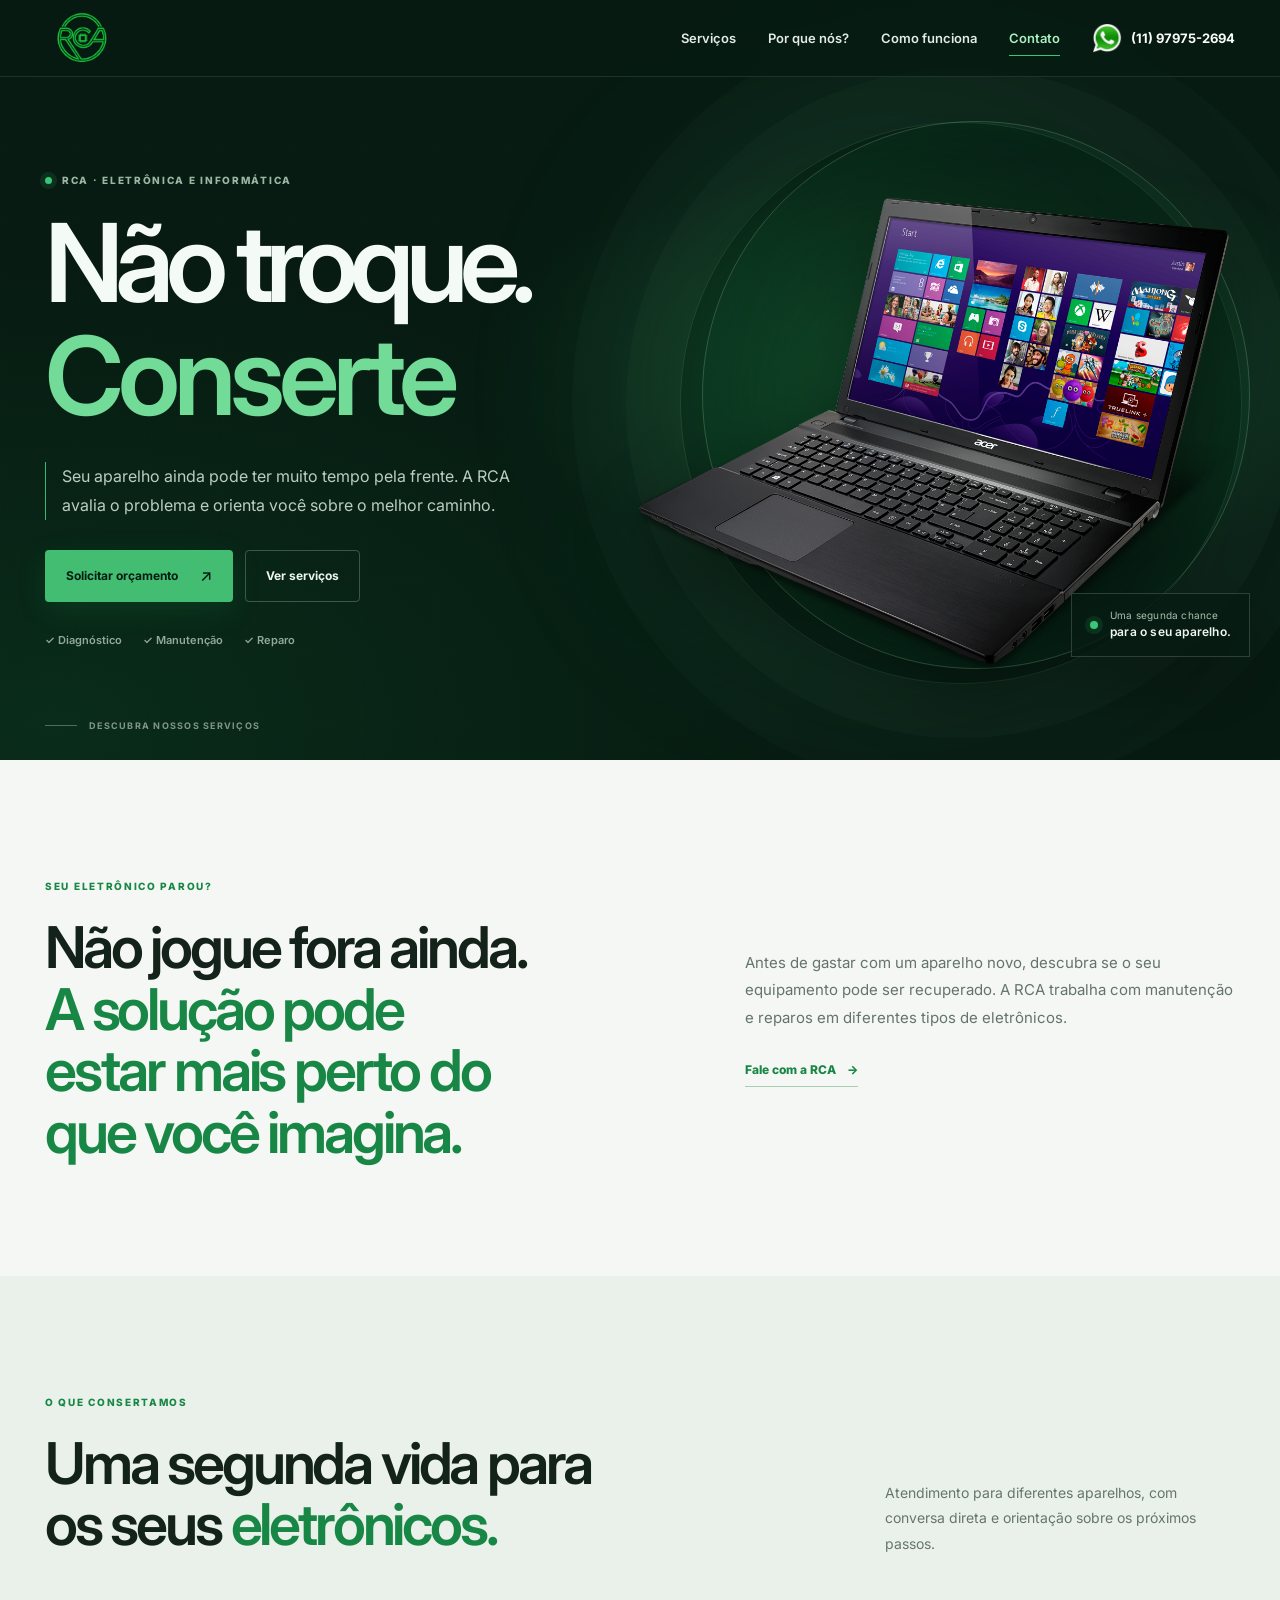
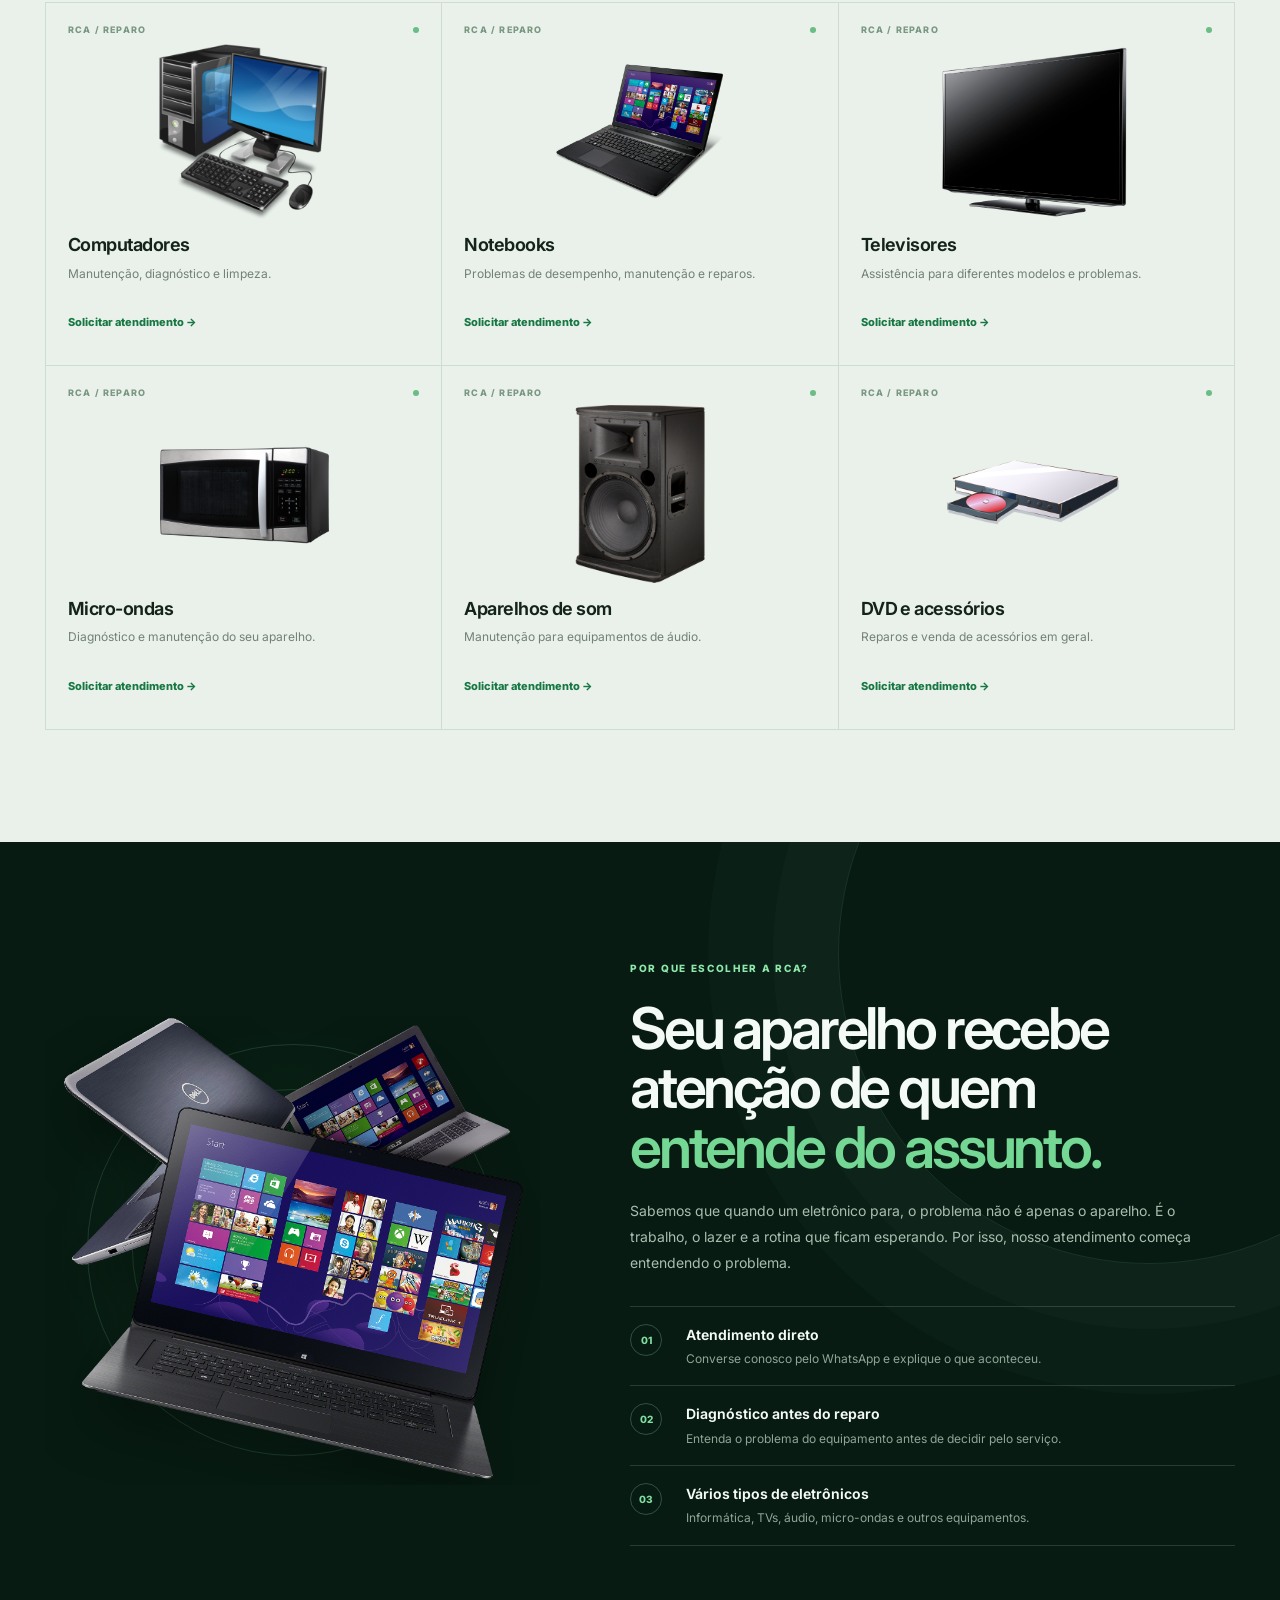
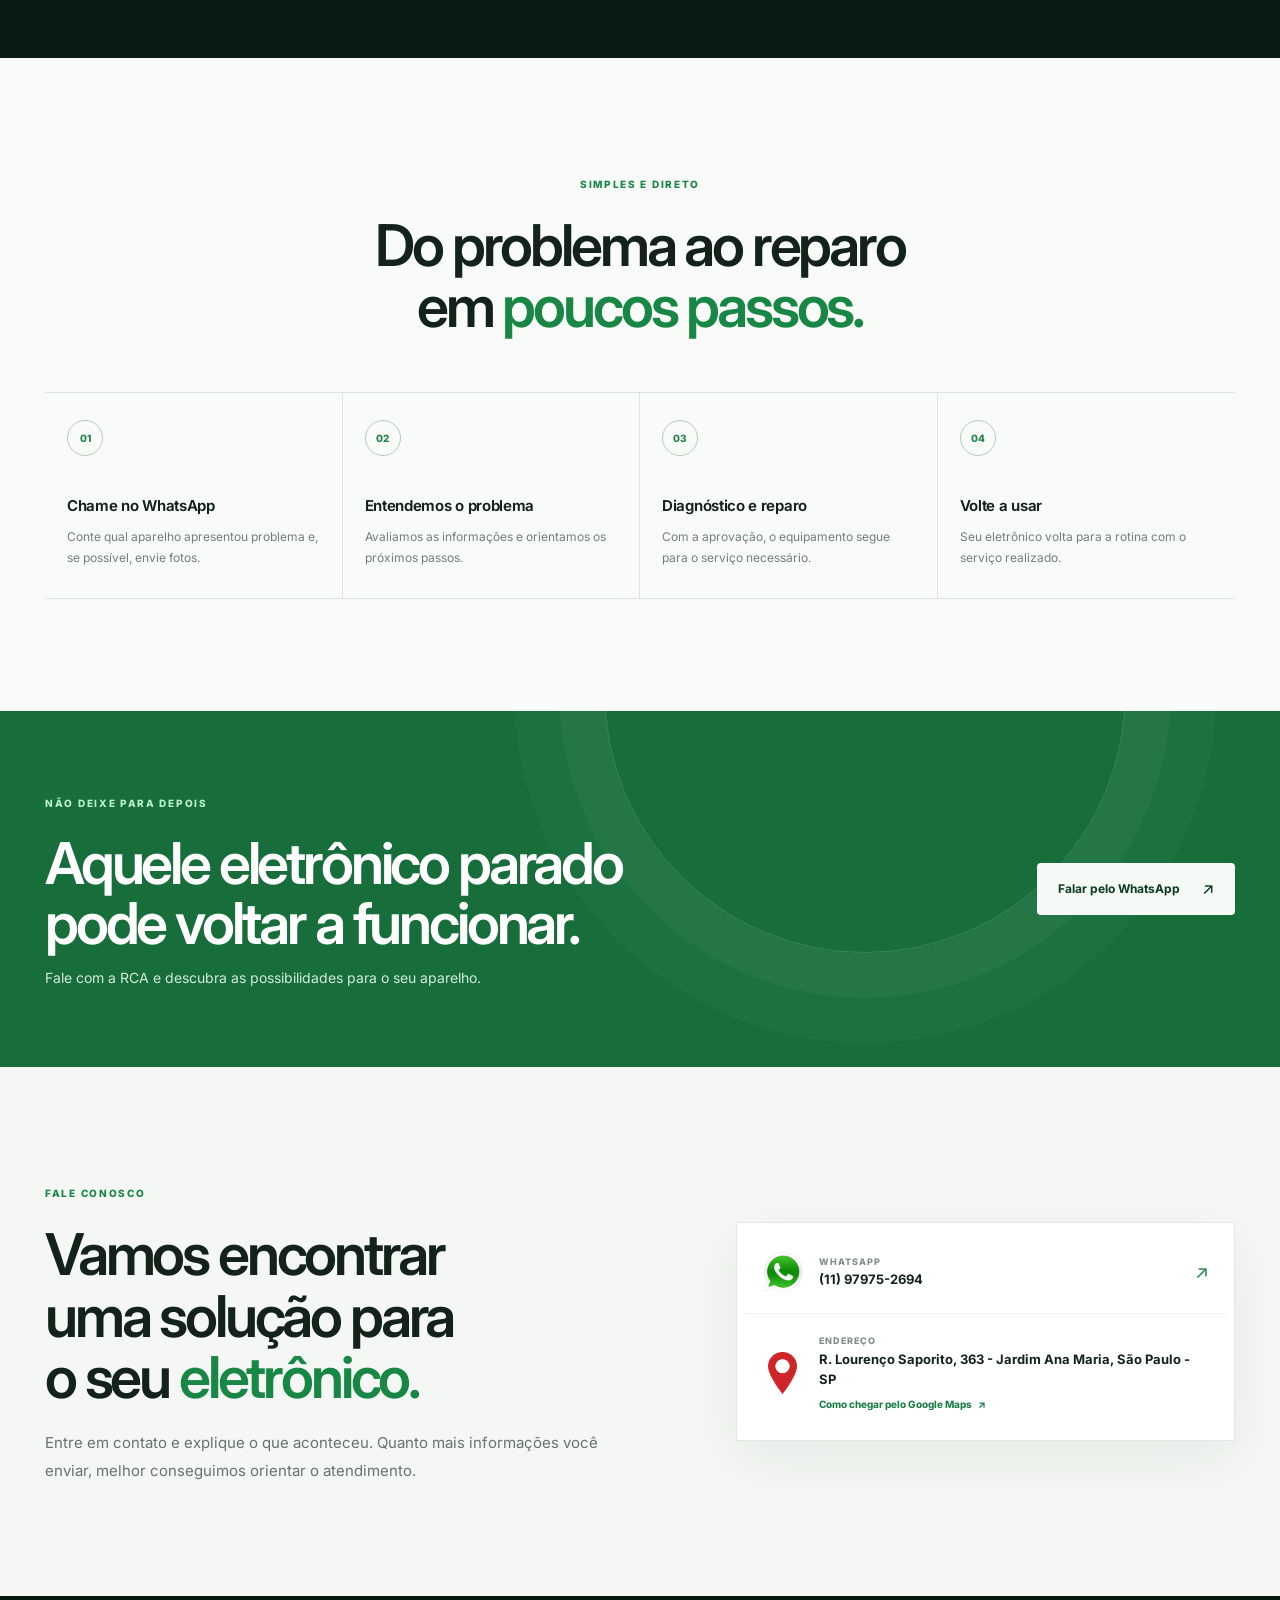
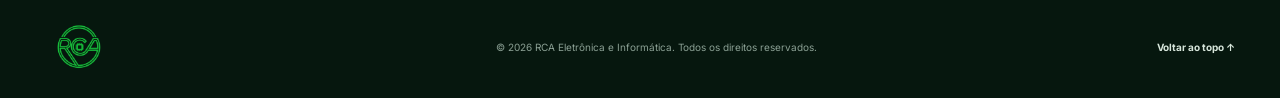
==== commit 978829f1: "art fix" ====
--- a/index.html
+++ b/index.html
@@ -4,6 +4,7 @@
   <meta charset="UTF-8">
   <meta name="viewport" content="width=device-width, initial-scale=1.0">
   <meta name="description" content="RCA Eletrônica e Informática — assistência técnica para TVs, computadores, notebooks, DVDs, micro-ondas, aparelhos de som e acessórios.">
+  <meta name="theme-color" content="#071b12">
   <title>RCA | Eletrônica e Informática</title>
   <link rel="preconnect" href="https://fonts.googleapis.com">
   <link rel="preconnect" href="https://fonts.gstatic.com" crossorigin>
@@ -11,11 +12,12 @@
   <link rel="stylesheet" href="style.css">
 </head>
 <body>
+  <a class="skip-link" href="#conteudo">Pular para o conteúdo</a>
 
   <header class="header" id="inicio">
     <div class="container nav">
       <a class="brand" href="#inicio" aria-label="RCA Eletrônica e Informática">
-        <img src="assets/logo.png" alt="Logo RCA Eletrônica e Informática">
+        <img src="assets/logo.png" alt="Logo RCA Eletrônica e Informática" width="1254" height="1254">
       </a>
 
       <nav class="desktop-nav" aria-label="Navegação principal">
@@ -26,7 +28,7 @@
       </nav>
 
       <a class="whatsapp-link" href="https://wa.me/5511979752694?text=Olá!%20Gostaria%20de%20solicitar%20um%20orçamento." target="_blank" rel="noopener noreferrer">
-        <img src="assets/whatsapp.png" alt="WhatsApp">
+        <img src="assets/whatsapp.png" alt="" aria-hidden="true" width="1000" height="1000">
         <span>(11) 97975-2694</span>
       </a>
 
@@ -41,17 +43,17 @@
     </div>
   </header>
 
-  <main>
+  <main id="conteudo" tabindex="-1">
     <section class="hero">
       <div class="hero-glow"></div>
       <div class="container hero-content">
         <div class="hero-copy">
-          <span class="hero-kicker"><i></i> RCA · ELETRÔNICA E INFORMÁTICA</span>
+          <span class="hero-kicker"><i aria-hidden="true"></i> RCA · ELETRÔNICA E INFORMÁTICA</span>
           <h1>Não troque. <br><span>Conserte</span></h1>
           <p class="hero-subtitle">Seu aparelho ainda pode ter muito tempo pela frente. A RCA avalia o problema e orienta você sobre o melhor caminho.</p>
           <div class="hero-actions">
             <a class="btn btn-primary" href="https://wa.me/5511979752694?text=Olá!%20Quero%20um%20orçamento." target="_blank" rel="noopener noreferrer">
-              Solicitar orçamento <strong>↗</strong>
+              Solicitar orçamento <strong aria-hidden="true">↗</strong>
             </a>
             <a class="btn btn-ghost" href="#servicos">Ver serviços</a>
           </div>
@@ -64,7 +66,7 @@
 
         <div class="hero-device" aria-hidden="true">
           <div class="device-ring"></div>
-          <img src="assets/notebook.png" alt="">
+          <img src="assets/notebook.png" alt="" width="1200" height="1200" fetchpriority="high">
           <div class="device-caption"><span class="caption-pulse"></span><span>Uma segunda chance<br><strong>para o seu aparelho.</strong></span></div>
         </div>
       </div>
@@ -96,7 +98,7 @@
         <div class="services-grid">
           <article class="service-card ">
             <div class="card-top"><span></span><span></span></div>
-            <img src="assets/computador.png" alt="Computador">
+            <img src="assets/computador.png" alt="Computador" width="960" height="960" loading="lazy">
             <h3>Computadores</h3>
             <p>Manutenção, diagnóstico e limpeza.</p>
             <a href="https://wa.me/5511979752694?text=Olá!%20Tenho%20um%20computador%20para%20conserto." target="_blank" rel="noopener noreferrer">Solicitar atendimento →</a>
@@ -104,7 +106,7 @@
 
           <article class="service-card ">
             <div class="card-top"><span></span><span></span></div>
-            <img src="assets/notebook.png" alt="Notebook">
+            <img src="assets/notebook.png" alt="Notebook" width="1200" height="1200" loading="lazy">
             <h3>Notebooks</h3>
             <p>Problemas de desempenho, manutenção e reparos.</p>
             <a href="https://wa.me/5511979752694?text=Olá!%20Tenho%20um%20notebook%20para%20conserto." target="_blank" rel="noopener noreferrer">Solicitar atendimento →</a>
@@ -112,7 +114,7 @@
 
           <article class="service-card ">
             <div class="card-top"><span></span><span></span></div>
-            <img src="assets/tv.png" alt="Televisão">
+            <img src="assets/tv.png" alt="Televisão" width="1277" height="1074" loading="lazy">
             <h3>Televisores</h3>
             <p>Assistência para diferentes modelos e problemas.</p>
             <a href="https://wa.me/5511979752694?text=Olá!%20Tenho%20uma%20TV%20para%20conserto." target="_blank" rel="noopener noreferrer">Solicitar atendimento →</a>
@@ -120,7 +122,7 @@
 
           <article class="service-card ">
             <div class="card-top"><span></span><span></span></div>
-            <img src="assets/microondas.png" alt="Micro-ondas">
+            <img src="assets/microondas.png" alt="Micro-ondas" width="1024" height="1024" loading="lazy">
             <h3>Micro-ondas</h3>
             <p>Diagnóstico e manutenção do seu aparelho.</p>
             <a href="https://wa.me/5511979752694?text=Olá!%20Tenho%20um%20micro-ondas%20para%20conserto." target="_blank" rel="noopener noreferrer">Solicitar atendimento →</a>
@@ -128,7 +130,7 @@
 
           <article class="service-card ">
             <div class="card-top"><span></span><span></span></div>
-            <img src="assets/som.png" alt="Aparelho de som">
+            <img src="assets/som.png" alt="Aparelho de som" width="930" height="930" loading="lazy">
             <h3>Aparelhos de som</h3>
             <p>Manutenção para equipamentos de áudio.</p>
             <a href="https://wa.me/5511979752694?text=Olá!%20Tenho%20um%20aparelho%20de%20som%20para%20conserto." target="_blank" rel="noopener noreferrer">Solicitar atendimento →</a>
@@ -136,7 +138,7 @@
 
           <article class="service-card ">
             <div class="card-top"><span></span><span></span></div>
-            <img src="assets/dvd.png" alt="DVD player">
+            <img src="assets/dvd.png" alt="DVD player" width="500" height="500" loading="lazy">
             <h3>DVD e acessórios</h3>
             <p>Reparos e venda de acessórios em geral.</p>
             <a href="https://wa.me/5511979752694?text=Olá!%20Gostaria%20de%20informações%20sobre%20DVD%20e%20acessórios." target="_blank" rel="noopener noreferrer">Solicitar atendimento →</a>
@@ -149,7 +151,7 @@
       <div class="container why-grid">
         <div class="why-visual">
           <div class="visual-card">
-            <img src="assets/notebooks.png" alt="Notebooks">
+            <img src="assets/notebooks.png" alt="Notebooks" width="1600" height="1598" loading="lazy">
           </div>
         </div>
 
@@ -190,7 +192,7 @@
           <h2>Aquele eletrônico parado pode voltar a funcionar.</h2>
           <p>Fale com a RCA e descubra as possibilidades para o seu aparelho.</p>
         </div>
-        <a class="btn btn-white" href="https://wa.me/5511979752694?text=Olá!%20Quero%20saber%20se%20meu%20aparelho%20pode%20ser%20consertado." target="_blank" rel="noopener noreferrer">Falar pelo WhatsApp <strong>↗</strong></a>
+        <a class="btn btn-white" href="https://wa.me/5511979752694?text=Olá!%20Quero%20saber%20se%20meu%20aparelho%20pode%20ser%20consertado." target="_blank" rel="noopener noreferrer">Falar pelo WhatsApp <strong aria-hidden="true">↗</strong></a>
       </div>
     </section>
 
@@ -203,12 +205,12 @@
         </div>
         <div class="contact-card">
           <a class="contact-row" href="https://wa.me/5511979752694?text=Olá!%20Gostaria%20de%20solicitar%20um%20orçamento." target="_blank" rel="noopener noreferrer">
-            <img src="assets/whatsapp.png" alt="WhatsApp">
+            <img src="assets/whatsapp.png" alt="" aria-hidden="true" width="1000" height="1000" loading="lazy">
             <div><small>WhatsApp</small><strong>(11) 97975-2694</strong></div>
             <span>↗</span>
           </a>
           <div class="contact-row">
-            <img src="assets/localizacao.png" alt="Localização">
+            <img src="assets/localizacao.png" alt="" aria-hidden="true" width="816" height="1200" loading="lazy">
             <div>
               <small>Endereço</small>
               <strong>R. Lourenço Saporito, 363 - Jardim Ana Maria, São Paulo - SP</strong>
@@ -222,7 +224,7 @@
 
   <footer>
     <div class="container footer-inner">
-      <div class="footer-logo"><img src="assets/logo.png" alt="Logo RCA Eletrônica e Informática"></div>
+      <div class="footer-logo"><img src="assets/logo.png" alt="Logo RCA Eletrônica e Informática" width="1254" height="1254" loading="lazy"></div>
       <p>© <span id="year"></span> RCA Eletrônica e Informática. Todos os direitos reservados.</p>
       <a href="#inicio">Voltar ao topo ↑</a>
     </div>
--- a/style.css
+++ b/style.css
@@ -6,15 +6,16 @@
   --ease:cubic-bezier(.2,.75,.25,1)
 }
 *{box-sizing:border-box;margin:0;padding:0}
-html{scroll-behavior:smooth;scroll-padding-top:84px}
-body{font-family:Inter,Arial,sans-serif;background:var(--paper);color:var(--ink);line-height:1.6;-webkit-font-smoothing:antialiased}
+html{scroll-behavior:smooth;scroll-padding-top:calc(84px + env(safe-area-inset-top))}
+body{font-family:Inter,Arial,sans-serif;background:var(--paper);color:var(--ink);line-height:1.6;-webkit-font-smoothing:antialiased;touch-action:manipulation;-webkit-tap-highlight-color:rgba(54,200,117,.18)}
 a{color:inherit;text-decoration:none}
 img{display:block;max-width:100%}
 button{font:inherit}
+h1,h2,h3{text-wrap:balance}
 .container{width:min(1190px,calc(100% - 48px));margin-inline:auto}
 ::selection{background:var(--mint);color:var(--forest)}
 :focus-visible{outline:2px solid var(--green-bright);outline-offset:4px}
-.header{position:fixed;inset:0 0 auto;z-index:50;background:rgba(7,27,18,.82);backdrop-filter:blur(18px);border-bottom:1px solid rgba(255,255,255,.1);transition:background .3s,box-shadow .3s}
+.header{position:fixed;inset:0 0 auto;z-index:50;padding-top:env(safe-area-inset-top);background:rgba(7,27,18,.82);backdrop-filter:blur(18px);border-bottom:1px solid rgba(255,255,255,.1);transition:background .3s,box-shadow .3s}
 .header:after{content:"";position:absolute;left:0;bottom:-1px;width:var(--scroll-progress,0%);height:2px;background:var(--green-bright);transition:width .08s linear}
 .header.scrolled{background:rgba(7,27,18,.97);box-shadow:0 10px 35px rgba(0,0,0,.17)}
 .nav{height:76px;display:flex;align-items:center;gap:32px}
@@ -30,19 +31,21 @@
 .whatsapp-link img{width:30px;height:30px;transition:transform .25s}
 .whatsapp-link:hover img{transform:scale(1.1)}
 .whatsapp-link span{transition:color .2s}.whatsapp-link:hover span{color:var(--mint)}
-.menu-toggle{display:none;margin-left:auto;border:1px solid rgba(255,255,255,.22);background:transparent;color:#fff;width:42px;height:42px;border-radius:50%;font-size:21px;cursor:pointer;transition:background .2s,transform .2s}
+.menu-toggle{display:none;margin-left:auto;border:1px solid rgba(255,255,255,.22);background:transparent;color:#fff;width:44px;height:44px;border-radius:50%;font-size:21px;cursor:pointer;touch-action:manipulation;transition:background .2s,transform .2s}
 .menu-toggle:hover{background:rgba(255,255,255,.1);transform:rotate(4deg)}
 .mobile-menu{display:none}
+.skip-link{position:fixed;z-index:100;top:calc(8px + env(safe-area-inset-top));left:12px;transform:translateY(-160%);padding:10px 14px;background:#f4fff6;color:var(--forest);font-size:13px;font-weight:700;transition:transform .2s}
+.skip-link:focus{transform:translateY(0)}
 .hero{position:relative;isolation:isolate;min-height:760px;overflow:hidden;background-color:var(--forest);background-image:radial-gradient(ellipse at 76% 48%,rgba(28,122,66,.27),transparent 37%),radial-gradient(ellipse at 4% 95%,rgba(14,74,39,.36),transparent 44%)}
 .hero:before{content:"";position:absolute;inset:0;z-index:-1;opacity:.22;background-image:linear-gradient(rgba(255,255,255,.035) 1px,transparent 1px),linear-gradient(90deg,rgba(255,255,255,.035) 1px,transparent 1px);background-size:72px 72px;mask-image:linear-gradient(90deg,#000,transparent 88%)}
-.hero:after{content:"";position:absolute;z-index:-1;width:560px;height:560px;right:3%;top:16%;border:1px solid rgba(168,240,192,.13);border-radius:50%;box-shadow:0 0 0 54px rgba(168,240,192,.025),0 0 0 108px rgba(168,240,192,.018);animation:ring-drift 30s linear infinite}
-.hero-glow{position:absolute;z-index:-1;width:420px;height:420px;right:14%;top:24%;border-radius:50%;background:rgba(39,173,91,.2);filter:blur(105px);animation:glow-breathe 7s ease-in-out infinite alternate}
+.hero:after{content:"";position:absolute;z-index:-1;width:560px;height:560px;right:3%;top:16%;border:1px solid rgba(168,240,192,.13);border-radius:50%;box-shadow:0 0 0 54px rgba(168,240,192,.025),0 0 0 108px rgba(168,240,192,.018)}
+.hero-glow{position:absolute;z-index:-1;width:420px;height:420px;right:14%;top:24%;border-radius:50%;background:rgba(39,173,91,.2);filter:blur(105px);animation:glow-breathe 4.6s ease-in-out infinite alternate}
 .hero-content{min-height:760px;position:relative;display:flex;align-items:center;padding-top:65px}
 .hero-copy{position:relative;z-index:3;width:58%;padding-bottom:10px}
 .hero-copy>*{animation:hero-rise .72s var(--ease) both}.hero-copy>*:nth-child(1){animation-delay:.08s}.hero-copy>*:nth-child(2){animation-delay:.16s}.hero-copy>*:nth-child(3){animation-delay:.25s}.hero-copy>*:nth-child(4){animation-delay:.34s}.hero-copy>*:nth-child(5){animation-delay:.43s}
 .hero-kicker,.section-tag{display:inline-flex;align-items:center;gap:10px;color:var(--green);font-size:10px;font-weight:800;letter-spacing:.17em;margin-bottom:23px}
 .hero-kicker{color:#9bb7a4}.hero-kicker i{width:7px;height:7px;background:var(--green-bright);border-radius:50%;box-shadow:0 0 0 5px rgba(54,200,117,.12);animation:status-pulse 2s infinite}
-.hero h1{font-size:clamp(62px,8.5vw,112px);font-weight:600;line-height:.96;letter-spacing:-.075em;color:#f4faf5;max-width:750px}
+.hero h1{font-size:clamp(62px,8.5vw,112px);font-weight:600;line-height:.96;letter-spacing:-.075em;color:#f4faf5;max-width:750px;text-wrap:balance}
 .hero h1 span{display:inline-block;color:#72db97;background:none;-webkit-text-fill-color:currentColor;letter-spacing:-.055em;line-height:1.1;padding-right:.08em;margin-right:-.08em}
 .hero .hero-subtitle{max-width:465px;margin:27px 0 30px;padding-left:16px;border-left:1px solid #39b96e;color:#bbcdc0;font-size:16px;line-height:1.8}
 .hero-actions{display:flex;align-items:center;gap:12px}
@@ -54,8 +57,8 @@
 .btn-primary:hover{background:#66d38e;box-shadow:0 12px 34px rgba(23,139,72,.3)}
 .btn-ghost{border-color:rgba(231,245,235,.24);color:#eef6ef}.btn-ghost:hover{border-color:var(--mint);color:var(--mint);background:rgba(168,240,192,.05)}
 .trust-line{display:flex;gap:21px;margin-top:30px;color:#91a89a;font-size:11px;font-weight:600}.trust-line span{display:flex;align-items:center;gap:7px}.trust-line span:first-letter{color:var(--green-bright)}
-.hero-device{position:absolute;z-index:2;right:-15px;bottom:15px;width:min(53vw,630px);filter:drop-shadow(0 34px 38px rgba(0,0,0,.4));animation:device-float 6s ease-in-out infinite}
-.hero-device>img{position:relative;z-index:2;width:100%;animation:device-enter 1s .2s both}
+.hero-device{position:absolute;z-index:2;right:-15px;bottom:15px;width:min(53vw,630px);filter:drop-shadow(0 34px 38px rgba(0,0,0,.4));animation:device-float 4.6s ease-in-out infinite}
+.hero-device>img{position:relative;z-index:2;display:block;width:100%;height:auto;aspect-ratio:1 / 1;object-fit:contain;object-position:center;animation:device-enter 1s .2s both}
 .device-ring{position:absolute;width:87%;aspect-ratio:1;border-radius:50%;right:0;top:1%;border:1px solid rgba(168,240,192,.22);box-shadow:inset 0 0 100px rgba(20,139,71,.12)}
 .device-caption{position:absolute;z-index:4;right:0;bottom:14%;display:flex;align-items:center;gap:12px;padding:14px 18px;border:1px solid rgba(255,255,255,.16);background:rgba(7,27,18,.78);backdrop-filter:blur(12px);color:#a9c0ae;font-size:10px;line-height:1.55;letter-spacing:.02em}
 .device-caption strong{color:#f0f7f1;font-size:12px;font-weight:600}.caption-pulse{width:8px;height:8px;flex:none;background:var(--green-bright);border-radius:50%;box-shadow:0 0 0 5px rgba(54,200,117,.12)}
@@ -63,7 +66,7 @@
 .hero-scroll:hover{color:var(--mint)}.hero-scroll span{position:relative;width:32px;height:1px;background:rgba(255,255,255,.3);overflow:hidden}.hero-scroll span:after{content:"";position:absolute;inset:0;background:var(--green-bright);transform:translateX(-110%);animation:line-travel 1.8s ease-in-out infinite}
 .section{padding:112px 0}.problem{background:var(--paper)}
 .problem-grid{display:grid;grid-template-columns:1.1fr .9fr;gap:100px;align-items:center}
-.problem h2,.section-heading h2,.contact h2{font-size:clamp(37px,4.5vw,60px);line-height:1.07;letter-spacing:-.055em;font-weight:600}
+.problem h2,.section-heading h2,.contact h2{font-size:clamp(37px,4.5vw,60px);line-height:1.07;letter-spacing:-.055em;font-weight:600;scroll-margin-top:calc(96px + env(safe-area-inset-top))}
 .problem h2 span,.section-heading h2 span,.contact h2 span{color:var(--green)}
 .problem-text p,.contact-grid>div>p{font-size:15px;color:#65746b;line-height:1.85;margin-bottom:24px}
 .text-link{display:inline-flex;align-items:center;gap:11px;color:var(--green);font-size:12px;font-weight:800;border-bottom:1px solid #a8cdb3;padding-bottom:7px;transition:gap .2s,color .2s,border-color .2s}
@@ -81,14 +84,14 @@
 .service-card:hover img{transform:translateY(-6px) scale(1.045);filter:drop-shadow(0 12px 12px rgba(13,68,35,.13))}
 .service-card h3{position:relative;z-index:1;font-size:18px;font-weight:650;letter-spacing:-.03em;color:#14241a;margin-bottom:4px}
 .service-card p{position:relative;z-index:1;font-size:12px;color:#728078;line-height:1.6;margin-bottom:20px}
-.service-card>a{position:relative;z-index:1;margin-top:auto;display:flex;align-items:center;gap:8px;width:max-content;color:#187843;font-size:11px;font-weight:800;transition:gap .2s,color .2s}
+.service-card>a{position:relative;z-index:1;margin-top:auto;display:flex;align-items:center;gap:8px;width:max-content;min-height:40px;padding:6px 0;color:#187843;font-size:11px;font-weight:800;transition:gap .2s,color .2s}
 .service-card>a:hover{gap:13px;color:#064c25}
 .why{position:relative;overflow:hidden;background:var(--forest);color:#f4faf5}.why:after{content:"";position:absolute;right:-180px;top:-200px;width:620px;height:620px;border:1px solid rgba(168,240,192,.11);border-radius:50%;box-shadow:0 0 0 65px rgba(168,240,192,.025),0 0 0 130px rgba(168,240,192,.018)}
 .why-grid{position:relative;z-index:1;display:grid;grid-template-columns:.9fr 1.1fr;gap:90px;align-items:center}
 .why-visual{position:relative;min-width:0}.visual-card{position:relative;height:470px;display:flex;align-items:center;justify-content:center;background:radial-gradient(ellipse,rgba(37,119,67,.22),transparent 67%);overflow:hidden}
-.visual-card:before,.visual-card:after{content:"";position:absolute;width:320px;height:320px;border:1px solid rgba(168,240,192,.15);border-radius:50%;animation:ring-drift 28s linear infinite}.visual-card:after{width:410px;height:410px;animation-direction:reverse;animation-duration:38s}
-.visual-card img{position:relative;z-index:1;width:100%;height:100%;object-fit:contain;filter:drop-shadow(0 25px 28px rgba(0,0,0,.3));animation:device-float 6.5s ease-in-out infinite}
-.light{color:#8de8aa}.why-copy h2{font-size:clamp(38px,4.5vw,60px);line-height:1.04;letter-spacing:-.055em;font-weight:600;margin-bottom:20px}.why-copy h2 span{color:#74d894}
+.visual-card:before,.visual-card:after{content:"";position:absolute;width:320px;height:320px;border:1px solid rgba(168,240,192,.15);border-radius:50%}.visual-card:after{width:410px;height:410px}
+.visual-card img{position:relative;z-index:1;width:100%;height:100%;object-fit:contain;filter:drop-shadow(0 25px 28px rgba(0,0,0,.3));animation:device-float 4.6s ease-in-out infinite}
+.light{color:#8de8aa}.why-copy h2{font-size:clamp(38px,4.5vw,60px);line-height:1.04;letter-spacing:-.055em;font-weight:600;margin-bottom:20px;text-wrap:balance;scroll-margin-top:96px}.why-copy h2 span{color:#74d894}
 .why-copy>p{max-width:620px;color:#aabdb0;font-size:14px;line-height:1.85}
 .benefits{margin-top:30px;border-top:1px solid var(--dark-line)}.benefits>div{display:grid;grid-template-columns:42px 1fr;gap:14px;padding:17px 0;border-bottom:1px solid var(--dark-line);transition:padding .25s}.benefits>div:hover{padding-left:5px}
 .benefits>div>span{display:grid;place-items:center;width:32px;height:32px;border:1px solid rgba(168,240,192,.26);border-radius:50%;color:#81dda0;font-size:10px;font-weight:800}
@@ -99,19 +102,18 @@
 .step>span{display:inline-grid;place-items:center;width:36px;height:36px;border:1px solid #b5cbb9;border-radius:50%;color:#238149;font-size:10px;font-weight:800;transition:background .25s,color .25s,transform .25s}
 .step:hover>span{background:#21854a;color:#fff;transform:rotate(-8deg)}.step h3{font-size:15px;font-weight:650;margin:38px 0 8px;letter-spacing:-.02em}.step p{font-size:12px;color:#718077;line-height:1.75}
 .cta-section{position:relative;overflow:hidden;padding:78px 0;background:#176e3b;color:#fff}.cta-section:after{content:"";position:absolute;right:12%;top:-280px;width:520px;height:520px;border:1px solid rgba(255,255,255,.15);border-radius:50%;box-shadow:0 0 0 45px rgba(255,255,255,.035),0 0 0 90px rgba(255,255,255,.025);pointer-events:none}
-.cta-inner{position:relative;z-index:1;display:flex;align-items:center;justify-content:space-between;gap:42px}.cta-inner>div{max-width:690px}.cta-inner .section-tag{color:#b9f1ca}.cta-inner h2{max-width:680px;margin-bottom:13px;font-size:clamp(36px,4.5vw,58px);line-height:1.04;letter-spacing:-.055em;font-weight:600}.cta-inner p{color:#d3ebda;font-size:14px}
+.cta-inner{position:relative;z-index:1;display:flex;align-items:center;justify-content:space-between;gap:42px}.cta-inner>div{max-width:690px}.cta-inner .section-tag{color:#b9f1ca}.cta-inner h2{max-width:680px;margin-bottom:13px;font-size:clamp(36px,4.5vw,58px);line-height:1.04;letter-spacing:-.055em;font-weight:600;text-wrap:balance}.cta-inner p{color:#d3ebda;font-size:14px}
 .btn-white{background:#f5faf6;color:#0c3a20}.btn-white:hover{background:#d7f1df;box-shadow:0 12px 30px rgba(0,0,0,.16)}
 .contact{background:var(--paper)}.contact-grid{display:grid;grid-template-columns:1.1fr .9fr;gap:80px;align-items:center}.contact-grid>div>p{max-width:570px;margin-top:20px;margin-bottom:0}
 .contact-card{padding:8px;background:#fff;border:1px solid #e0e8e1;box-shadow:0 18px 55px rgba(13,52,27,.06)}.contact-row{display:flex;align-items:center;gap:15px;padding:20px 17px;border-bottom:1px solid #edf1ed}.contact-row:last-child{border-bottom:0}.contact-row[href]{transition:background .2s}.contact-row[href]:hover{background:#f1f8f2}
 .contact-row img{width:42px;height:42px;object-fit:contain}.contact-row>div{display:flex;flex-direction:column;flex:1;min-width:0}.contact-row small{color:#819087;font-size:9px;font-weight:800;letter-spacing:.12em;text-transform:uppercase}.contact-row strong{font-size:13px;line-height:1.55}.contact-row>span{color:#1b8147;font-size:18px}.location-map-link{display:inline-flex;align-items:center;gap:6px;margin-top:7px;color:#197d44;font-size:10px;font-weight:750;transition:gap .2s}.location-map-link:hover{gap:10px}
-footer{padding:24px 0;background:#06170e;color:#8ba094}.footer-inner{display:flex;align-items:center;justify-content:space-between;gap:24px;font-size:10px}.footer-logo{width:110px}.footer-logo img{width:68px;height:54px;object-fit:contain}.footer-inner a{color:#d7e6db;font-weight:700;transition:color .2s}.footer-inner a:hover{color:#84e3a4}
+footer{padding:24px 0 calc(24px + env(safe-area-inset-bottom));background:#06170e;color:#8ba094}.footer-inner{display:flex;align-items:center;justify-content:space-between;gap:24px;font-size:10px}.footer-logo{width:110px}.footer-logo img{width:68px;height:54px;object-fit:contain}.footer-inner a{color:#d7e6db;font-weight:700;min-height:40px;display:inline-flex;align-items:center;padding:6px 0;transition:color .2s}.footer-inner a:hover{color:#84e3a4}
 .scroll-reveal{opacity:0;transform:translateY(24px);transition:opacity .7s var(--ease),transform .7s var(--ease)}.scroll-reveal.is-visible{opacity:1;transform:none}
 .services-grid.scroll-reveal .service-card{opacity:0;transform:translateY(18px);transition:opacity .6s var(--ease),transform .6s var(--ease),background .3s,box-shadow .3s}
 .services-grid.is-visible .service-card{opacity:1;transform:none}.services-grid.is-visible .service-card:nth-child(2){transition-delay:.06s}.services-grid.is-visible .service-card:nth-child(3){transition-delay:.12s}.services-grid.is-visible .service-card:nth-child(4){transition-delay:.18s}.services-grid.is-visible .service-card:nth-child(5){transition-delay:.24s}.services-grid.is-visible .service-card:nth-child(6){transition-delay:.3s}
 @keyframes device-float{0%,100%{transform:translateY(0)}50%{transform:translateY(-12px)}}
 @keyframes device-enter{from{opacity:0;transform:translate(28px,10px) scale(.97)}to{opacity:1;transform:translate(0) scale(1)}}
 @keyframes hero-rise{from{opacity:0;transform:translateY(16px)}to{opacity:1;transform:translateY(0)}}
-@keyframes ring-drift{to{transform:rotate(360deg)}}
 @keyframes glow-breathe{from{opacity:.55;transform:scale(.9)}to{opacity:1;transform:scale(1.1)}}
 @keyframes status-pulse{50%{box-shadow:0 0 0 8px rgba(54,200,117,0)}}
 @keyframes line-travel{50%,100%{transform:translateX(110%)}}
@@ -119,4 +121,21 @@
 @media(max-width:820px){.desktop-nav,.whatsapp-link{display:none}.menu-toggle{display:block}.mobile-menu{padding:0 24px 20px;background:rgba(7,27,18,.98);flex-direction:column;gap:0}.mobile-menu.open{display:flex;animation:menu-drop .22s var(--ease)}.mobile-menu a{padding:12px 0;border-top:1px solid rgba(255,255,255,.1);color:#eaf3ec;font-size:13px;font-weight:600}.mobile-menu a:hover{color:var(--mint)}.hero,.hero-content{min-height:760px}.hero-content{padding-top:100px;align-items:flex-start}.hero-copy{width:100%;max-width:650px;padding-top:35px}.hero h1{font-size:clamp(62px,11vw,90px)}.hero .hero-subtitle{max-width:420px}.hero-device{right:-100px;bottom:0;width:min(66vw,510px);opacity:.38}.device-caption{right:10px;bottom:16%}.hero-scroll{bottom:20px}.problem-grid,.why-grid,.contact-grid{grid-template-columns:1fr}.problem-grid{gap:28px}.why-grid{gap:25px}.why-visual{max-width:500px;width:100%;margin-inline:auto}.visual-card{height:370px}.services-grid{grid-template-columns:repeat(2,minmax(0,1fr))}.service-card{min-height:320px}.steps{grid-template-columns:repeat(2,minmax(0,1fr))}.step:nth-child(2){border-right:0}.step:nth-child(-n+2){border-bottom:1px solid var(--line)}.cta-inner{align-items:flex-start;flex-direction:column}.contact-card{max-width:620px;width:100%}}
 @media(max-width:560px){.container{width:calc(100% - 36px)}.nav{height:66px}.brand img{width:68px;height:56px}.hero,.hero-content{min-height:735px}.hero-content{padding-top:100px}.hero-copy{padding-top:28px}.hero-kicker{font-size:9px;margin-bottom:19px}.hero h1{font-size:clamp(55px,14vw,74px);line-height:.99;letter-spacing:-.07em}.hero h1 span{letter-spacing:-.045em}.hero .hero-subtitle{font-size:14px;line-height:1.8;margin:21px 0 24px;max-width:390px}.hero-actions{align-items:stretch;flex-direction:column;max-width:340px;gap:9px}.btn{min-height:48px}.btn-ghost{width:max-content;min-width:150px}.trust-line{gap:12px;flex-wrap:wrap;margin-top:20px;font-size:10px}.hero-device{width:390px;max-width:110vw;right:-118px;bottom:-5px;opacity:.24}.device-ring,.device-caption{display:none}.hero-scroll{left:18px;bottom:18px;font-size:8px}.section{padding:76px 0}.problem-grid{gap:22px}.problem h2,.section-heading h2,.contact h2{font-size:clamp(35px,10vw,48px)}.section-heading{display:block;margin-bottom:30px}.section-heading>p{margin-top:17px;font-size:13px}.services-grid{grid-template-columns:1fr 1fr}.service-card{min-height:275px;padding:14px 12px 17px}.service-card img{height:120px;margin:14px 0 10px}.service-card h3{font-size:14px}.service-card p{font-size:10px;line-height:1.5;min-height:45px;margin-bottom:14px}.service-card>a{font-size:9px;gap:5px}.card-top{font-size:7px}.why-copy h2{font-size:clamp(36px,10vw,48px)}.visual-card{height:300px}.visual-card:before{width:240px;height:240px}.visual-card:after{width:300px;height:300px}.steps{margin-top:34px;grid-template-columns:1fr}.step,.step:nth-child(2){padding:20px 12px;border-right:0;border-bottom:1px solid var(--line)}.step:last-child{border-bottom:0}.step h3{margin:18px 0 5px}.cta-section{padding:62px 0}.cta-inner h2{font-size:39px}.contact-card{padding:3px}.contact-row{gap:10px;padding:16px 10px}.contact-row strong{font-size:11px}.contact-row img{width:34px;height:34px}.footer-inner{flex-direction:column;text-align:center}.footer-logo{display:flex;justify-content:center}}
 @keyframes menu-drop{from{opacity:0;transform:translateY(-5px)}to{opacity:1;transform:translateY(0)}}
+/* Mobile: a imagem apoia a mensagem sem disputar espaço com ela. */
+@media(max-width:820px){
+  .hero-device{left:50%;right:auto;translate:0;transform:translateX(-50%);animation:none}
+  .hero-device>img{animation:device-float 4.6s ease-in-out infinite}
+  .device-caption{display:none}
+}
+@media(max-width:560px){
+  .hero,.hero-content{min-height:660px}
+  .hero-kicker,.trust-line,.hero-scroll,.hero-actions .btn-ghost{display:none}
+  .hero-copy{padding-top:58px}
+  .hero .hero-subtitle{max-width:330px;margin:19px 0 25px}
+  .hero-actions{display:block;max-width:280px}
+  .hero-actions .btn-primary{width:100%}
+  .hero-device{left:50%;right:auto;top:145px;bottom:auto;width:min(340px,94vw);max-width:none;transform:translateX(-50%);opacity:.18}
+}
+@media(max-width:820px){.hero-content{padding-top:calc(100px + env(safe-area-inset-top))}}
+@media(max-width:560px){.hero-content{padding-top:calc(100px + env(safe-area-inset-top))}}
 @media(prefers-reduced-motion:reduce){*,*:before,*:after{scroll-behavior:auto!important;animation-duration:.01ms!important;animation-iteration-count:1!important;transition-duration:.01ms!important}.scroll-reveal,.services-grid.scroll-reveal .service-card{opacity:1;transform:none}}
